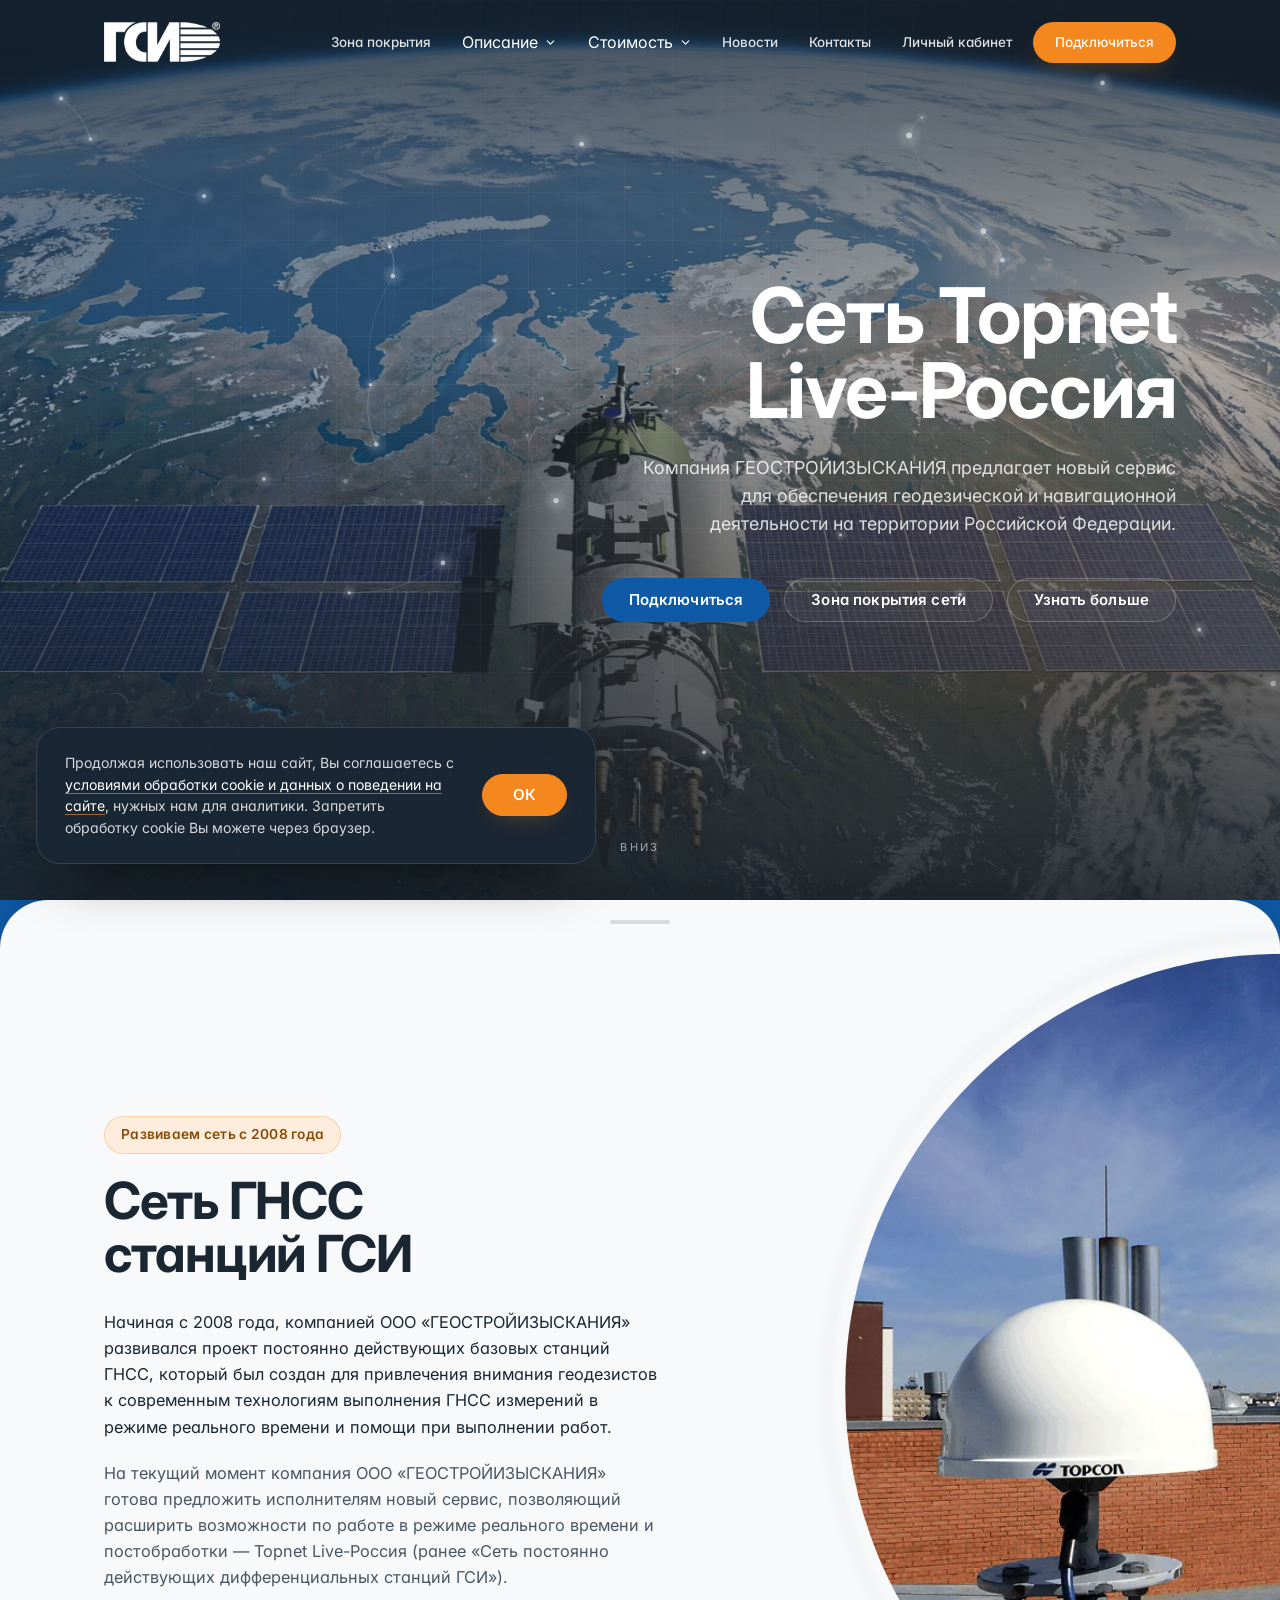
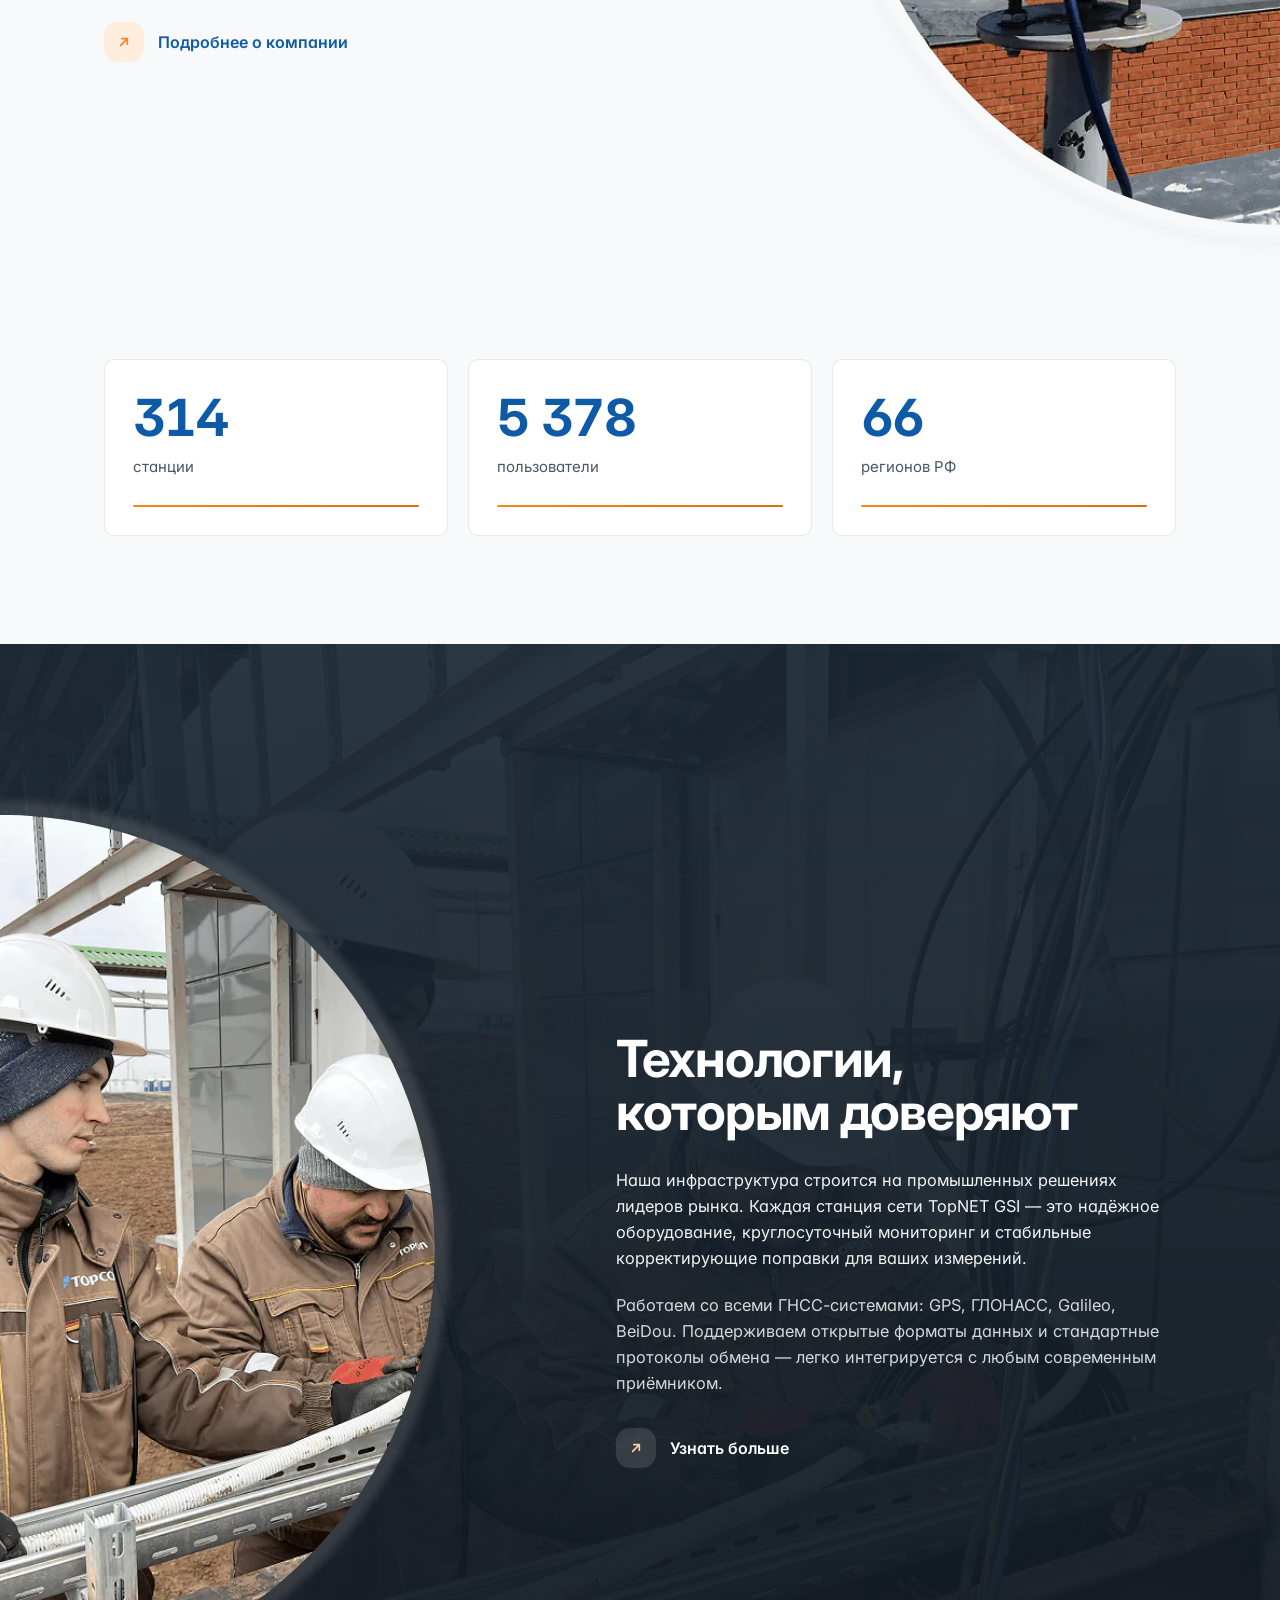
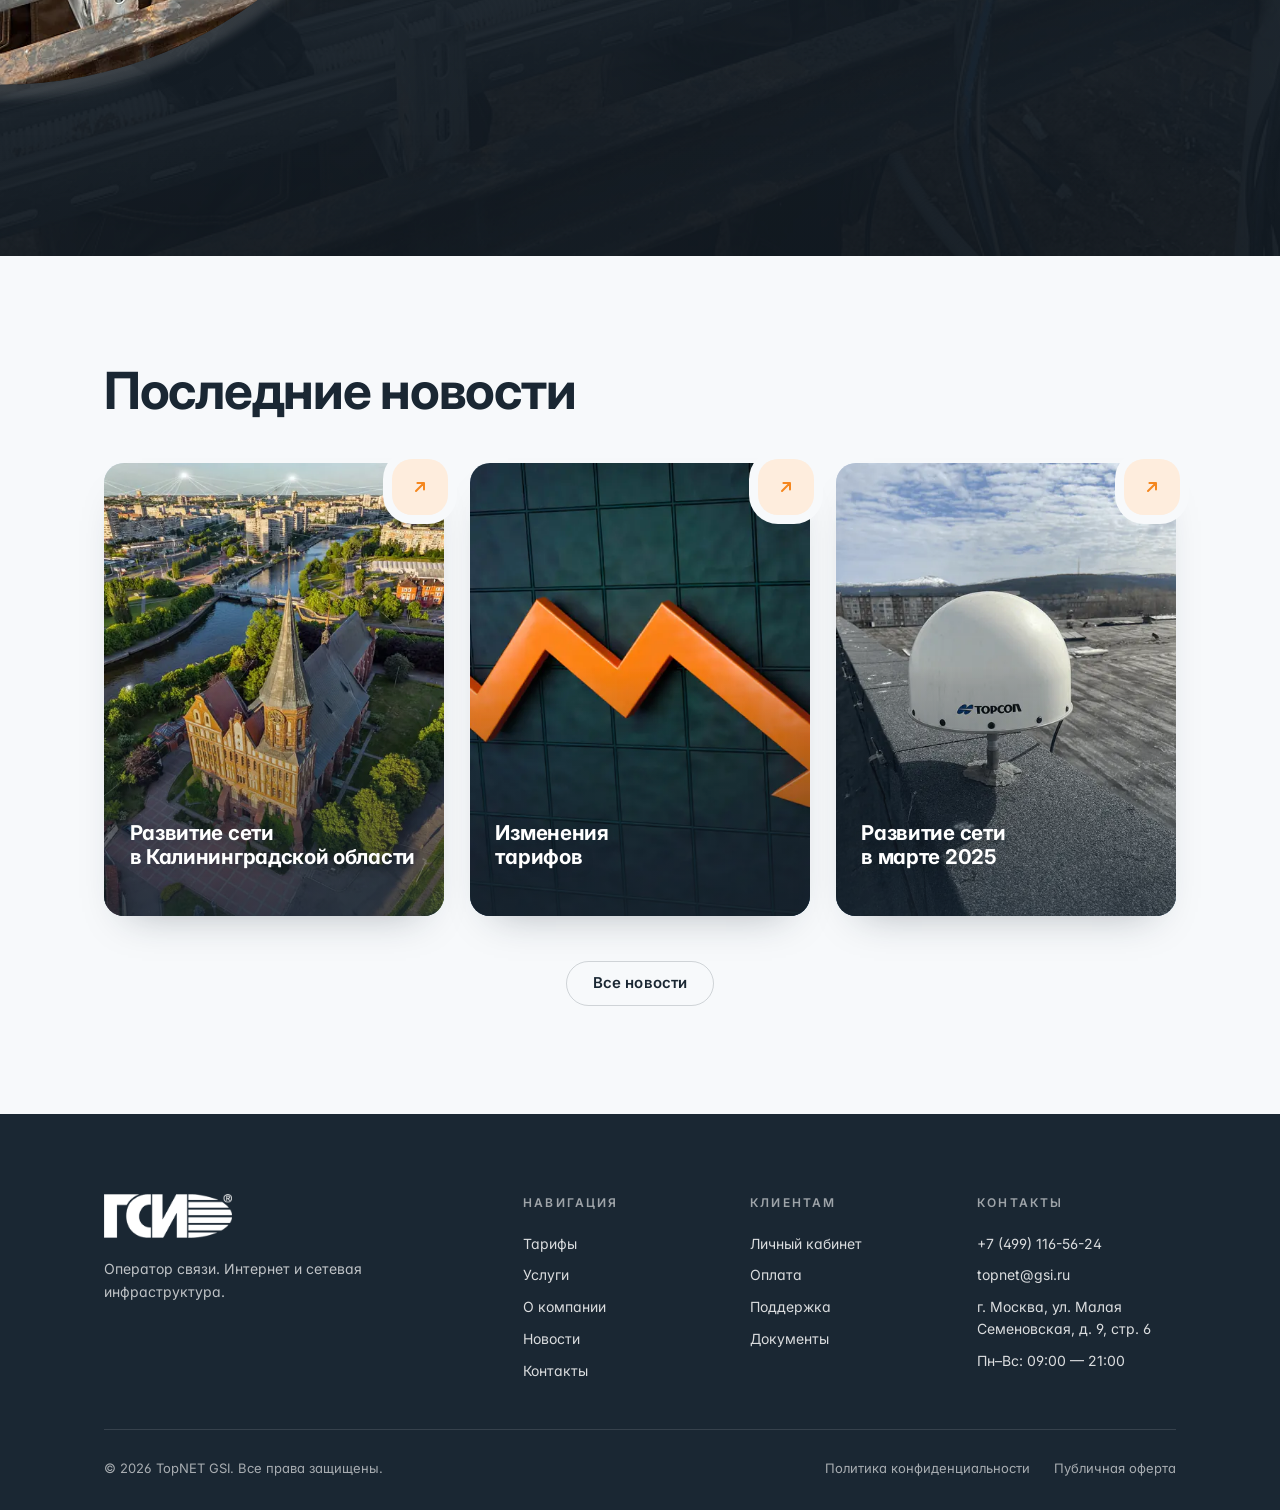
==== index.html @ 5efa6b9d "фавиконы" ====
<!DOCTYPE html>
<html lang="ru">
<head>
  <meta charset="UTF-8" />
  <meta name="viewport" content="width=device-width, initial-scale=1.0" />
  <title>TopNET GSI — Интернет-провайдер нового поколения</title>
  <meta name="description" content="TopNET GSI — оператор связи. Высокоскоростной интернет, стабильная сеть, поддержка 24/7." />
  <link rel="icon" href="favicon.svg" type="image/svg+xml" />
  <link rel="icon" href="favicon.ico" sizes="32x32" />
  <link rel="apple-touch-icon" href="apple-touch-icon.png" />
  <link rel="manifest" href="site.webmanifest" />
  <meta name="theme-color" content="#1A2733" />
  <link rel="preconnect" href="https://fonts.googleapis.com" />
  <link rel="preconnect" href="https://fonts.gstatic.com" crossorigin />
  <link href="https://fonts.googleapis.com/css2?family=Inter:wght@400;500;600;700;800&display=swap" rel="stylesheet" />
  <link rel="stylesheet" href="css/tokens.css" />
  <link rel="stylesheet" href="css/style.css" />
  <link rel="stylesheet" href="css/cookie.css" />
</head>
<body>

  <!-- ================= HEADER ================= -->
  <header class="header" id="site-header">
    <div class="header__inner">
      <a href="index.html" class="logo" aria-label="TopNET GSI — на главную">
        <img src="assets/images/logo.png" alt="TopNET GSI" class="logo__img" />
      </a>
      <nav class="nav" aria-label="Главное меню">
        <a class="nav__link" href="coverage.html">Зона покрытия</a>
        <div class="nav__item nav__item--dropdown">
          <button type="button" class="nav__link nav__trigger" aria-haspopup="true" aria-expanded="false">
            Описание
            <svg class="nav__trigger-caret" viewBox="0 0 24 24" fill="none" aria-hidden="true">
              <path d="M6 9l6 6 6-6" stroke="currentColor" stroke-width="2" stroke-linecap="round" stroke-linejoin="round"/>
            </svg>
          </button>
          <div class="nav__dropdown">
            <a class="nav__dd-link" href="network.html">
              <span class="nav__dd-text">
                <span class="nav__dd-title">Описание сети</span>
              </span>
              <svg class="nav__dd-arrow" viewBox="0 0 24 24" fill="none" aria-hidden="true">
                <path d="M8 16 16 8M16 8H9.4M16 8v6.6" stroke="currentColor" stroke-width="2" stroke-linecap="round" stroke-linejoin="round"/>
              </svg>
            </a>
            <a class="nav__dd-link" href="docs.html">
              <span class="nav__dd-text">
                <span class="nav__dd-title">Документация</span>
              </span>
              <svg class="nav__dd-arrow" viewBox="0 0 24 24" fill="none" aria-hidden="true">
                <path d="M8 16 16 8M16 8H9.4M16 8v6.6" stroke="currentColor" stroke-width="2" stroke-linecap="round" stroke-linejoin="round"/>
              </svg>
            </a>
          </div>
        </div>
        <div class="nav__item nav__item--dropdown">
          <button type="button" class="nav__link nav__trigger" aria-haspopup="true" aria-expanded="false">
            Стоимость
            <svg class="nav__trigger-caret" viewBox="0 0 24 24" fill="none" aria-hidden="true">
              <path d="M6 9l6 6 6-6" stroke="currentColor" stroke-width="2" stroke-linecap="round" stroke-linejoin="round"/>
            </svg>
          </button>
          <div class="nav__dropdown">
            <a class="nav__dd-link" href="tariffs.html">
              <span class="nav__dd-text">
                <span class="nav__dd-title">Тарифы и услуги</span>
              </span>
              <svg class="nav__dd-arrow" viewBox="0 0 24 24" fill="none" aria-hidden="true"><path d="M8 16 16 8M16 8H9.4M16 8v6.6" stroke="currentColor" stroke-width="2" stroke-linecap="round" stroke-linejoin="round"/></svg>
            </a>
            <a class="nav__dd-link" href="payment.html">
              <span class="nav__dd-text">
                <span class="nav__dd-title">Оплата</span>
              </span>
              <svg class="nav__dd-arrow" viewBox="0 0 24 24" fill="none" aria-hidden="true"><path d="M8 16 16 8M16 8H9.4M16 8v6.6" stroke="currentColor" stroke-width="2" stroke-linecap="round" stroke-linejoin="round"/></svg>
            </a>
          </div>
        </div>
        <a class="nav__link" href="news.html">Новости</a>
        <a class="nav__link" href="contacts.html">Контакты</a>
        <a class="nav__link" href="login.html">Личный кабинет</a>
        <a class="nav__link nav__link--cta" href="register.html">Подключиться</a>
      </nav>
      <button class="burger" aria-label="Меню" type="button">
        <span></span><span></span><span></span>
      </button>
    </div>
  </header>

  <!-- ================= BLOCK 1 — HERO (CRH-style frame reveal) ================= -->
  <section class="hero" id="hero">
    <div class="hero__sticky">
      <div class="hero__frame" id="heroFrame">
        <div class="hero__bg" id="heroBg"></div>
        <div class="hero__grid" aria-hidden="true"></div>
        <div class="hero__overlay" aria-hidden="true"></div>
        <!-- сеть точек/связей hero: строго под контентом (z-index 1 против 2) -->
        <canvas class="net-hero" id="netHero" aria-hidden="true"></canvas>
        <div class="hero__content">
          <div class="hero__inner">
            <h1 class="hero__title">
              Сеть Topnet<br>Live-Россия
            </h1>
            <p class="hero__subtitle">
              Компания ГЕОСТРОЙИЗЫСКАНИЯ предлагает новый сервис для обеспечения геодезической и навигационной деятельности на территории Российской Федерации.
            </p>
            <div class="hero__actions">
              <a href="register.html" class="btn btn--primary btn--shine">Подключиться</a>
              <a href="coverage.html" class="btn btn--outline-on-dark">Зона покрытия сети</a>
              <a href="network.html" class="btn btn--outline-on-dark">Узнать больше</a>
            </div>
          </div>
        </div>
        <div class="hero__scroll" aria-hidden="true">
          <div class="hero__scroll-line"><span></span></div>
          <span class="hero__scroll-label">Вниз</span>
        </div>
      </div>
    </div>
  </section>

  <!-- ============ BLOCK 2 — ABOUT (полукруг с фото слева + текст справа) ============ -->
  <section class="about" id="about">
    <div class="arcsec arcsec--right">
      <figure class="arc">
        <img src="assets/images/img-wight.webp" alt="Базовая станция ГНСС сети ГСИ на крыше здания" class="arc__img" loading="lazy" />
      </figure>
      <div class="container">
        <div class="arcsec__text">
          <span class="arcsec__eyebrow">Развиваем сеть с 2008 года</span>
          <h2 class="arcsec__title">
            Сеть ГНСС <br>станций ГСИ
          </h2>
          <p class="arcsec__lead">
            Начиная с 2008 года, компанией ООО «ГЕОСТРОЙИЗЫСКАНИЯ» развивался проект постоянно действующих базовых станций ГНСС,
            который был создан для привлечения внимания геодезистов к современным технологиям выполнения ГНСС измерений
            в режиме реального времени и помощи при выполнении работ.
          </p>
          <p class="arcsec__lead">
            На текущий момент компания ООО «ГЕОСТРОЙИЗЫСКАНИЯ» готова предложить исполнителям новый сервис,
            позволяющий расширить возможности по работе в режиме реального времени и постобработки —
            Topnet Live-Россия (ранее «Сеть постоянно действующих дифференциальных станций ГСИ»).
          </p>
          <a href="network.html" class="link-arrow">
            <span class="link-arrow__chip" aria-hidden="true">
              <svg viewBox="0 0 24 24" fill="none">
                <path d="M8 16 16 8M16 8H9.4M16 8v6.6" stroke="currentColor" stroke-width="2" stroke-linecap="round" stroke-linejoin="round"/>
              </svg>
            </span>
            Подробнее о компании
          </a>
        </div>
      </div>
    </div>
  </section>

  <!-- ================= BLOCK 3 — STATS ================= -->
  <section class="stats" id="stats">
    <div class="container">
      <div class="stats__grid">
        <div class="stat">
          <div class="stat__value" data-count="314">0</div>
          <div class="stat__label">станции</div>
          <div class="stat__bar"><span></span></div>
        </div>
        <div class="stat">
          <div class="stat__value" data-count="5381">0</div>
          <div class="stat__label">пользователи</div>
          <div class="stat__bar"><span></span></div>
        </div>
        <div class="stat">
          <div class="stat__value" data-count="66">0</div>
          <div class="stat__label">регионов РФ</div>
          <div class="stat__bar"><span></span></div>
        </div>
      </div>
    </div>
  </section>

  <!-- ========== BLOCK 4 — FEATURE (тёмный: полукруг с фото слева + текст справа) ========== -->
  <section class="feature" id="feature">
    <div class="feature__backdrop" aria-hidden="true"></div>
    <div class="arcsec arcsec--dark">
      <figure class="arc">
        <img src="assets/images/img-black.webp" alt="Оборудование базовой станции сети TopNET GSI" class="arc__img" loading="lazy" />
      </figure>
      <div class="container">
        <div class="arcsec__text">
          <h2 class="arcsec__title">
            Технологии,<br>которым доверяют
          </h2>
          <p class="arcsec__lead">
            Наша инфраструктура строится на промышленных решениях лидеров рынка. Каждая станция
            сети TopNET GSI — это надёжное оборудование, круглосуточный мониторинг и стабильные
            корректирующие поправки для ваших измерений.
          </p>
          <p class="arcsec__lead">
            Работаем со всеми ГНСС-системами: GPS, ГЛОНАСС, Galileo, BeiDou. Поддерживаем открытые
            форматы данных и стандартные протоколы обмена — легко интегрируется с любым современным
            приёмником.
          </p>
          <a href="network.html" class="link-arrow">
            <span class="link-arrow__chip" aria-hidden="true">
              <svg viewBox="0 0 24 24" fill="none">
                <path d="M8 16 16 8M16 8H9.4M16 8v6.6" stroke="currentColor" stroke-width="2" stroke-linecap="round" stroke-linejoin="round"/>
              </svg>
            </span>
            Узнать больше
          </a>
        </div>
      </div>
    </div>
  </section>

  <!-- ================= BLOCK 5 — NEWS (three latest posts) ================= -->
  <section class="news" id="news">
    <div class="container">
      <div class="news__head">
        <h2 class="news__title">Последние новости</h2>
      </div>

      <div class="news__grid">
        <article class="news-card">
          <a href="news.html#post-kaliningrad" class="news-card__link" aria-label="Развитие сети в Калининградской области">
            <div class="news-card__media">
              <img
                class="news-media__img"
                src="assets/images/news/kaliningrad/card-840.webp"
                srcset="assets/images/news/kaliningrad/card-480.webp 480w,
                        assets/images/news/kaliningrad/card-840.webp 840w"
                sizes="(min-width: 1200px) 344px, (min-width: 768px) 29vw, (min-width: 480px) 420px, calc(100vw - 40px)"
                width="840" height="1120"
                alt="Развитие сети в Калининградской области"
                loading="lazy" decoding="async">
            </div>
            <span class="news-card__arrow" aria-hidden="true">
              <svg viewBox="0 0 24 24" fill="none">
                <path d="M8 16 16 8M16 8H9.4M16 8v6.6" stroke="currentColor" stroke-width="2" stroke-linecap="round" stroke-linejoin="round"/>
              </svg>
            </span>
            <div class="news-card__content">
              <h3 class="news-card__title">Развитие сети<br>в Калининградской области</h3>
              <div class="news-card__excerpt-wrap">
                <p class="news-card__excerpt">
                  Завершено создание сети дифференциальных геодезических станций в Калининградской области
                </p>
              </div>
            </div>
          </a>
        </article>
        <article class="news-card">
          <a href="news.html#post-tariffs" class="news-card__link" aria-label="Изменения тарифов">
            <div class="news-card__media">
              <img
                class="news-media__img"
                src="assets/images/news/tariffs/card-816.webp"
                srcset="assets/images/news/tariffs/card-480.webp 480w,
                        assets/images/news/tariffs/card-816.webp 816w"
                sizes="(min-width: 1200px) 344px, (min-width: 768px) 29vw, (min-width: 480px) 420px, calc(100vw - 40px)"
                width="816" height="1088"
                alt="Изменения тарифов"
                loading="lazy" decoding="async">
            </div>
            <span class="news-card__arrow" aria-hidden="true">
              <svg viewBox="0 0 24 24" fill="none">
                <path d="M8 16 16 8M16 8H9.4M16 8v6.6" stroke="currentColor" stroke-width="2" stroke-linecap="round" stroke-linejoin="round"/>
              </svg>
            </span>
            <div class="news-card__content">
              <h3 class="news-card__title">Изменения<br>тарифов</h3>
              <div class="news-card__excerpt-wrap">
                <p class="news-card__excerpt">
                  Снизили стоимость тарифов RTK и добавили новый тариф «RTK без МСК»
                </p>
              </div>
            </div>
          </a>
        </article>
        <article class="news-card">
          <a href="news.html#post-march-2025" class="news-card__link" aria-label="Развитие сети Topnet Live Россия. Март 2025.">
            <div class="news-card__media">
              <img
                class="news-media__img"
                src="assets/images/news/march-2025/card-804.webp"
                srcset="assets/images/news/march-2025/card-480.webp 480w,
                        assets/images/news/march-2025/card-804.webp 804w"
                sizes="(min-width: 1200px) 344px, (min-width: 768px) 29vw, (min-width: 480px) 420px, calc(100vw - 40px)"
                width="804" height="1072"
                alt="Развитие сети Topnet Live Россия. Март 2025."
                loading="lazy" decoding="async">
            </div>
            <span class="news-card__arrow" aria-hidden="true">
              <svg viewBox="0 0 24 24" fill="none">
                <path d="M8 16 16 8M16 8H9.4M16 8v6.6" stroke="currentColor" stroke-width="2" stroke-linecap="round" stroke-linejoin="round"/>
              </svg>
            </span>
            <div class="news-card__content">
              <h3 class="news-card__title">Развитие сети<br>в марте 2025</h3>
              <div class="news-card__excerpt-wrap">
                <p class="news-card__excerpt">
                  Карта покрытия пополнилась станциями в Луховицах, Кобани, Туймазах и Студенцах
                </p>
              </div>
            </div>
          </a>
        </article>
      </div>
    </div>

    <div class="container news__footer">
      <a href="news.html" class="btn btn--outline">Все новости</a>
    </div>
  </section>

  <!-- ================= BLOCK 6 — FOOTER ================= -->
  <footer class="footer">
    <div class="container">
      <div class="footer__top">
        <div class="footer__brand">
          <a href="index.html" class="logo logo--footer">
            <img src="assets/images/logo.png" alt="TopNET GSI" class="logo__img" />
          </a>
          <p class="footer__tag">Оператор связи. Интернет и сетевая инфраструктура.</p>
        </div>
        <div class="footer__cols">
          <div class="footer__col">
            <h4 class="footer__col-title">Навигация</h4>
            <a href="tariffs.html">Тарифы</a>
            <a href="tariffs.html">Услуги</a>
            <a href="network.html">О компании</a>
            <a href="news.html">Новости</a>
            <a href="contacts.html">Контакты</a>
          </div>
          <div class="footer__col">
            <h4 class="footer__col-title">Клиентам</h4>
            <a href="login.html">Личный кабинет</a>
            <a href="payment.html">Оплата</a>
            <a href="contacts.html">Поддержка</a>
            <a href="docs.html">Документы</a>
          </div>
          <div class="footer__col">
            <h4 class="footer__col-title">Контакты</h4>
            <a href="tel:+74991165624">+7 (499) 116-56-24</a>
            <a href="mailto:topnet@gsi.ru">topnet@gsi.ru</a>
            <span>г. Москва, ул. Малая Семеновская, д. 9, стр. 6</span>
            <span>Пн–Вс: 09:00 — 21:00</span>
          </div>
        </div>
      </div>
      <div class="footer__bottom">
        <span>© 2026 TopNET GSI. Все права защищены.</span>
        <div class="footer__legal">
          <a href="privacy.html">Политика конфиденциальности</a>
          <a href="#">Публичная оферта</a>
        </div>
      </div>
    </div>
  </footer>


  <!-- ================= СОГЛАСИЕ НА COOKIE ================= -->
  <aside class="cookie" data-cookie role="region" aria-label="Согласие на обработку cookie" hidden>
    <p class="cookie__text">
      Продолжая использовать наш сайт, Вы соглашаетесь с
      <a href="privacy.html">условиями обработки cookie и данных о поведении на сайте</a>,
      нужных нам для аналитики. Запретить обработку cookie Вы можете через браузер.
    </p>
    <button type="button" class="cookie__btn" data-cookie-accept>ОК</button>
  </aside>
  <script src="js/main.js" defer></script>
  <script src="js/net-bg.js" defer></script>
  <script src="js/cookie.js" defer></script>
</body>
</html>
---- css/tokens.css ----
/* =============================================================
   TopNET GSI — ЕДИНЫЕ ТОКЕНЫ ДИЗАЙН-СИСТЕМЫ
   Подключается ПЕРВЫМ на всех страницах, включая ЛК и регистрацию.
   Здесь и только здесь живут цвета, радиусы и тени сайта.
   ============================================================= */

:root {
  /* ---------- Палитра бренда ---------- */
  --brand:   #0E5AA7;      /* primary  */
  --accent:  #F5871F;      /* accent   */
  --success: #2E9E5B;      /* success  */
  --bg:      #F7F9FB;      /* background */
  --bg-alt:  #FFFFFF;      /* карточки на светлом */
  --ink:     #1A2733;      /* text / dark */
  --ink-2:   #4A5763;
  --muted:   #8B95A1;

  /* оттенки для ховеров и градиентов */
  --brand-2:  #0A3D70;
  --brand-3:  #4A83BD;
  --brand-4:  #7AA4CF;
  --brand-tint: #CFDEED;   /* самый светлый Primary — плейсхолдеры */
  --accent-2: #D97010;
  --accent-3: #F9B16D;

  /* мягкие подложки акцента (иконки, чипы) */
  --accent-soft:      #FEEDDD;
  --accent-soft-ink:  #8A4B08;
  --accent-on-dark:   #FFCF9E;   /* акцентный текст на тёмном */
  --success-on-dark:  #9FE3BC;   /* успех на тёмном */

  /* тёмные поверхности */
  --dark:      #1A2733;
  --dark-2:    #111921;
  --dark-3:    #223449;
  --card-dark: #22303E;          /* карточка ЛК/регистрации */

  --accent-glow: rgba(245, 135, 31, 0.35);
  --brand-glow:  rgba(14, 90, 167, 0.28);

  /* ---------- Линии ---------- */
  --line:        rgba(26, 39, 51, 0.10);
  --line-strong: rgba(26, 39, 51, 0.18);
  --line-light:  rgba(255, 255, 255, 0.14);

  /* ---------- Типографика ---------- */
  --h1: clamp(2.8rem, 6vw, 5.4rem);
  --h2: clamp(2rem, 4vw, 3.4rem);
  --h3: 1.5rem;

  /* ---------- Радиусы: одна шкала на сайт ---------- */
  --radius-sm: 8px;
  --radius:    10px;   /* поля ввода */
  --radius-md: 14px;
  --radius-lg: 20px;   /* карточки */
  --radius-xl: 24px;   /* крупные карточки */
  --radius-pill: 999px;

  /* ---------- Тени: три уровня ---------- */
  --shadow-sm: 0 6px 18px -12px rgba(26, 39, 51, 0.35);
  --shadow-md: 0 20px 40px -30px rgba(26, 39, 51, 0.35);
  --shadow-lg: 0 30px 56px -30px rgba(26, 39, 51, 0.45);

  /* ---------- Layout ---------- */
  --container: 1200px;
  --gutter: clamp(20px, 5vw, 72px);
}
---- css/style.css ----
/* базовый курсор */
* {
  cursor: default;
}

/* =============================================================
   TopNET GSI — Landing styles
   ============================================================= */

/* ---------- Reset & Base ---------- */
*,
*::before,
*::after { box-sizing: border-box; }

html, body {
  margin: 0;
  padding: 0;
  -webkit-font-smoothing: antialiased;
  -moz-osx-font-smoothing: grayscale;
}

body {
  font-family: 'Inter', -apple-system, BlinkMacSystemFont, "Segoe UI", Roboto,
    "Helvetica Neue", Arial, "Noto Sans", sans-serif;
  color: var(--ink);
  background: var(--bg);
  line-height: 1.55;
  overflow-x: hidden;
  font-feature-settings: 'ss01', 'cv11';
}

img { max-width: 100%; display: block; }
a { color: inherit; text-decoration: none; }
button { font-family: inherit; cursor: pointer; }

/* ---------- Курсор: pointer на всём кликабельном ----------
   `* { cursor: default }` выше отключает браузерный pointer для КАЖДОГО
   элемента, включая детей ссылок/кнопок (иконки, span, svg): раз `*`
   задаёт курсор явно, наследование от родителя-ссылки не срабатывает —
   pointer нужно вернуть отдельным правилом. */
a, a *,
button, button *,
select,
summary, summary *,
[role="button"], [role="button"] *,
[role="link"], [role="link"] * {
  cursor: pointer;
}
/* лейблы-тумблеры — отдельным правилом: если :has() не поддерживается,
   остальной список выше не должен пострадать */
label:has(> input[type="checkbox"]), label:has(> input[type="checkbox"]) *,
label:has(> input[type="radio"]), label:has(> input[type="radio"]) * {
  cursor: pointer;
}

:root {
  /* палитра, радиусы и тени — в css/tokens.css (подключается первым) */
  /* здесь остаются только значения, специфичные для лендинга */
  --radius-hero: 44px;   /* скруглённый переход в светлую секцию */
}

.container {
  max-width: var(--container);
  margin: 0 auto;
  padding: 0 var(--gutter);
  width: 100%;
}

/* ---------- Section eyebrow ---------- */
.section-eyebrow {
  display: inline-block;
  font-size: 12px;
  letter-spacing: 0.18em;
  text-transform: uppercase;
  color: var(--accent);
  font-weight: 600;
  margin-bottom: 18px;
  position: relative;
  padding-left: 24px;
}
.section-eyebrow::before {
  content: "";
  position: absolute;
  left: 0; top: 50%;
  width: 16px; height: 1px;
  background: var(--accent);
  transform: translateY(-50%);
}
.section-eyebrow--light { color: var(--accent); }
.section-eyebrow--light::before { background: var(--accent); }

/* =============================================================
   HEADER
   ============================================================= */
.header {
  position: fixed;
  inset: 0 0 auto 0;
  /* выше всех слоёв страницы, включая подвал и canvas-сети */
  z-index: 1000;
  padding: 20px 0;
  transition: background 0.35s ease, backdrop-filter 0.35s ease, padding 0.35s ease,
              transform 0.35s cubic-bezier(0.2, 0.7, 0.2, 1);
}
/* шапка уезжает вверх у подвала, возвращается при скролле вверх */
.header.is-hidden {
  transform: translateY(-100%);
}
.header.is-scrolled {
  background: rgba(26, 39, 51, 0.78);
  backdrop-filter: saturate(140%) blur(14px);
  -webkit-backdrop-filter: saturate(140%) blur(14px);
  padding: 12px 0;
  border-bottom: 1px solid rgba(255,255,255,0.06);
}
.header__inner {
  max-width: var(--container);
  margin: 0 auto;
  padding: 0 var(--gutter);
  display: flex;
  align-items: center;
  justify-content: space-between;
  gap: 24px;
  color: #fff;
}
.logo {
  display: inline-flex;
  align-items: center;
  gap: 12px;
  font-weight: 700;
  font-size: 20px;
  letter-spacing: 0.02em;
  color: currentColor;
}
.logo__mark {
  width: 32px; height: 32px;
  color: var(--brand);
  filter: drop-shadow(0 0 12px var(--brand-glow));
}
.logo__text { line-height: 1; }
.logo__accent { color: var(--accent); margin-left: 2px; }

.logo__img {
  display: block;
  height: 40px;
  width: auto;
  max-width: 220px;
  object-fit: contain;
  transition: height 0.35s ease;
}
.header.is-scrolled .logo__img { height: 32px; }
.logo--footer .logo__img { height: 44px; }
.logo--footer { color: #fff; }

.nav {
  display: flex;
  align-items: center;
  gap: clamp(0px, 0.3vw, 6px);
}
.nav__link {
  position: relative;
  /* пункты не переносятся и слегка ужимаются на узких десктопах */
  white-space: nowrap;
  flex: none;
  padding: 10px clamp(10px, 1.05vw, 16px);
  font-size: clamp(13.5px, 1.02vw, 15px);
  font-weight: 500;
  color: rgba(255,255,255,0.86);
  border-radius: 999px;
  transition: color 0.2s ease, background 0.2s ease;
}
.nav__link:hover {
  color: #fff;
  background: rgba(255,255,255,0.08);
}

/* =============================================================
   NAV — dropdown «Описание» + CTA-пилюля
   ============================================================= */
.nav__item { display: flex; }
.nav__item--dropdown { position: relative; }
.nav__trigger {
  display: inline-flex;
  align-items: center;
  gap: 6px;
  background: none;
  border: none;
  color: inherit;
  font: inherit;
}
.nav__trigger-caret {
  width: 13px; height: 13px;
  transition: transform 0.2s ease;
}
.nav__item--dropdown.is-open .nav__trigger-caret { transform: rotate(180deg); }

.nav__dropdown {
  position: absolute;
  top: calc(100% + 10px);
  left: 50%;
  transform: translateX(-50%) translateY(-6px);
  width: min(380px, 88vw);
  display: flex;
  flex-direction: column;
  gap: 2px;
  background: rgba(26, 39, 51, 0.92);
  backdrop-filter: saturate(140%) blur(16px);
  -webkit-backdrop-filter: saturate(140%) blur(16px);
  border: 1px solid rgba(255, 255, 255, 0.10);
  border-radius: 16px;
  padding: 8px;
  box-shadow: 0 26px 50px -20px rgba(0, 0, 0, 0.55);
  opacity: 0;
  visibility: hidden;
  pointer-events: none;
  transition: opacity 0.18s ease, transform 0.18s ease, visibility 0.18s;
  z-index: 20;
}
.nav__item--dropdown.is-open .nav__dropdown {
  opacity: 1;
  visibility: visible;
  pointer-events: auto;
  transform: translateX(-50%) translateY(0);
}
.nav__dd-link {
  display: flex;
  align-items: center;
  gap: 12px;
  padding: 13px 14px;
  border-radius: 12px;
  color: #fff;
  transition: background 0.2s ease;
}
.nav__dd-link:hover,
.nav__dd-link:focus-visible,
.nav__dd-link.is-active {
  background: rgba(255, 255, 255, 0.08);
}
.nav__dd-text {
  min-width: 0;
  flex: 1;
}
.nav__dd-title {
  font-size: 14px;
  font-weight: 600;
  white-space: nowrap;
}
.nav__dd-arrow {
  flex: none;
  width: 15px; height: 15px;
  color: transparent;
  transition: color 0.2s ease, transform 0.2s ease;
}
.nav__dd-link:hover .nav__dd-arrow,
.nav__dd-link:focus-visible .nav__dd-arrow,
.nav__dd-link.is-active .nav__dd-arrow { color: var(--accent); transform: translateX(2px); }

.nav__link--cta {
  background: var(--accent);
  color: #fff;
  padding: 10px 22px;
  margin-left: 4px;
  box-shadow: 0 10px 24px -10px var(--accent-glow);
  transition: background 0.2s ease, transform 0.2s ease, box-shadow 0.2s ease;
}
.nav__link--cta:hover {
  background: var(--accent-2);
  color: #fff;
  transform: translateY(-1px);
}
.nav__link--cta.is-active { background: var(--accent-2); }

.burger {
  display: none;
  width: 42px; height: 42px;
  background: rgba(255,255,255,0.08);
  border: 1px solid rgba(255,255,255,0.15);
  border-radius: 12px;
  color: #fff;
  align-items: center;
  justify-content: center;
  flex-direction: column;
  gap: 4px;
  padding: 0;
}
.burger span {
  display: block;
  width: 18px; height: 2px;
  background: #fff;
  border-radius: 2px;
  transition:
    width 0.3s cubic-bezier(0.2, 0.7, 0.2, 1),
    height 0.3s cubic-bezier(0.2, 0.7, 0.2, 1),
    border-radius 0.3s cubic-bezier(0.2, 0.7, 0.2, 1),
    background 0.3s ease,
    box-shadow 0.3s ease,
    transform 0.3s cubic-bezier(0.2, 0.7, 0.2, 1),
    opacity 0.2s ease;
}
.burger:hover { background: rgba(255,255,255,0.16); }

/* открытое состояние: линии складываются в круг — он же кнопка закрытия */
.header.is-menu-open .burger span:first-child,
.header.is-menu-open .burger span:last-child {
  opacity: 0;
  transform: scaleX(0.2);
}
.header.is-menu-open .burger span:nth-child(2) {
  width: 22px; height: 22px;
  border-radius: 50%;
  background: transparent;
  box-shadow: inset 0 0 0 2px #fff;
  transform: rotate(180deg);
}

/* ---------- выпадающее меню (ширины, где показан бургер) ---------- */
@media (max-width: 960px) {
  .header.is-menu-open .nav {
    display: flex;
    position: absolute;
    top: 100%;
    left: 0; right: 0;
    flex-direction: column;
    align-items: stretch;
    gap: 4px;
    padding: 14px var(--gutter) 22px;
    background: rgba(26, 39, 51, 0.96);
    backdrop-filter: saturate(140%) blur(14px);
    -webkit-backdrop-filter: saturate(140%) blur(14px);
    border-bottom: 1px solid rgba(255,255,255,0.08);
    box-shadow: 0 20px 40px -24px rgba(0,0,0,0.6);
    animation: navDrop 0.28s cubic-bezier(0.2, 0.7, 0.2, 1);
  }
  .header.is-menu-open .nav__link {
    border-radius: 12px;
    padding: 14px 16px;
    font-size: 16px;
  }
  /* дропдаун «Описание» → аккордеон внутри бургер-меню */
  .header.is-menu-open .nav__item--dropdown { position: static; }
  .header.is-menu-open .nav__trigger { width: 100%; justify-content: space-between; }
  .header.is-menu-open .nav__dropdown {
    position: static;
    opacity: 1;
    visibility: visible;
    pointer-events: auto;
    transform: none;
    max-height: 0;
    overflow: hidden;
    background: rgba(255, 255, 255, 0.04);
    border: none;
    box-shadow: none;
    padding: 0;
    margin: 0;
    transition: max-height 0.3s ease, padding 0.3s ease, margin 0.3s ease;
  }
  .header.is-menu-open .nav__item--dropdown.is-open .nav__dropdown {
    max-height: 320px;
    padding: 6px 0 4px;
    margin: 2px 0 4px;
  }
  .header.is-menu-open .nav__link--cta {
    margin-left: 0;
    margin-top: 6px;
    text-align: center;
    justify-content: center;
  }
}
@keyframes navDrop {
  from { opacity: 0; transform: translateY(-10px); }
  to   { opacity: 1; transform: translateY(0); }
}
@media (prefers-reduced-motion: reduce) {
  .header,
  .header.is-hidden { transition: none; }
  .header.is-menu-open .nav { animation: none; }
  .burger span { transition: none; }
  .btn--shine::after,
  .nav__link--cta::after { animation: none; opacity: 0; }
}

/* =============================================================
   BLOCK 1 — HERO (CRH-style: hero is pinned, About slides UP OVER it)
   ============================================================= */
.hero {
  position: relative;
  height: 200vh;       /* scroll room so About overlaps hero */
  background: var(--brand);
  z-index: 1;
}
.hero__sticky {
  position: sticky;
  top: 0;
  height: 100vh;
  overflow: hidden;
  background: var(--brand);
}
.hero__frame {
  position: absolute;
  inset: 0;
  overflow: hidden;
  background: var(--brand);
  will-change: transform;
}
.hero__bg {
  position: absolute;
  inset: 0;
  background:
    /* soft brand-tint glow on top (Primary + Accent) */
    radial-gradient(ellipse at 20% 30%, rgba(14, 90, 167, 0.18) 0%, transparent 55%),
    radial-gradient(ellipse at 80% 70%, rgba(245, 135, 31, 0.18) 0%, transparent 55%),
    /* darkening gradient so hero title stays readable on any photo */
    linear-gradient(180deg, rgba(26, 39, 51, 0.55) 0%, rgba(26, 39, 51, 0.35) 40%, rgba(26, 39, 51, 0.75) 100%),
    /* actual hero photo */
    url('../assets/images/hero.webp') center/cover no-repeat,
    /* fallback if image missing */
    linear-gradient(160deg, var(--dark-2) 0%, var(--dark) 40%, var(--dark-3) 100%);
  /* fixed overscale: JS only translates, so the layer is rasterized once
     instead of re-rasterizing on every new scale value */
  transform: scale(1.08);
  will-change: transform;
}
.hero__grid {
  /* oversized by one cell so the drift can loop via transform (compositable)
     instead of background-position (repaints the whole layer every frame) */
  position: absolute; inset: -48px;
  background-image:
    linear-gradient(rgba(255,255,255,0.045) 1px, transparent 1px),
    linear-gradient(90deg, rgba(255,255,255,0.045) 1px, transparent 1px);
  background-size: 48px 48px;
  mask-image: radial-gradient(ellipse at 50% 45%, black 30%, transparent 75%);
  -webkit-mask-image: radial-gradient(ellipse at 50% 45%, black 30%, transparent 75%);
  animation: heroGridDrift 40s linear infinite;
  will-change: transform;
}
@keyframes heroGridDrift {
  0%   { transform: translate3d(0, 0, 0); }
  100% { transform: translate3d(48px, 48px, 0); }
}
.hero__overlay {
  position: absolute; inset: 0;
  background:
    linear-gradient(180deg, rgba(26, 39, 51, 0.55) 0%, transparent 40%, rgba(26, 39, 51, 0.6) 100%);
  pointer-events: none;
}

.hero__content {
  position: absolute;
  left: 0; right: 0; bottom: 0; top: 0;
  display: flex;
  flex-direction: column;
  justify-content: center;
  align-items: center;      /* блок текста центрируется по ширине страницы */
  text-align: right;        /* текст hero — по правому краю */
  color: #fff;
  z-index: 2;
  will-change: transform, opacity;   /* transformed every frame from JS */
}
/* внутренняя обёртка = .container: те же отступы от краёв, что и у остальных секций */
.hero__inner {
  width: 100%;
  max-width: var(--container);
  margin: 0 auto;
  padding: 0 var(--gutter);
  display: flex;
  flex-direction: column;
  align-items: flex-end;    /* контент прижат к правому краю контейнера */
}
.hero__title,
.hero__subtitle,
.hero__actions { max-width: 720px; }
.hero__actions { justify-content: flex-end; }
.hero__eyebrow {
  font-size: 13px;
  letter-spacing: 0.22em;
  text-transform: uppercase;
  color: var(--accent);
  margin: 0 0 22px;
  font-weight: 600;
}
.hero__title {
  font-size: var(--h1);
  line-height: 0.98;
  letter-spacing: -0.02em;
  margin: 0;
  font-weight: 700;
}
.hero__subtitle {
  margin: 26px 0 40px;
  font-size: clamp(1rem, 1.4vw, 1.25rem);
  max-width: 540px;
  color: rgba(255,255,255,0.82);
  line-height: 1.55;
}
.hero__actions {
  display: flex; gap: 14px; flex-wrap: wrap;
}

/* =============================================================
   КНОПКИ — единая система на весь сайт
   Компактные пилюли. Главное действие — Primary (синий),
   акцентный оранжевый остаётся за CTA в шапке и бейджами.
     primary        — заливка Primary
     accent         — заливка Accent (отдельный акцент)
     outline        — контурная на светлом фоне
     outline-on-dark— контурная на тёмном фоне
     btn--sm        — уменьшенный размер (карточки)
   ============================================================= */
.btn {
  display: inline-flex;
  align-items: center;
  justify-content: center;
  padding: 12px 26px;
  border-radius: var(--radius-pill);
  font-weight: 600;
  font-size: 15px;
  line-height: 1.25;
  letter-spacing: 0.01em;
  transition: transform 0.25s ease, background 0.25s ease, color 0.25s ease,
              box-shadow 0.25s ease, border-color 0.25s ease;
  border: 1px solid transparent;
  white-space: nowrap;
}
/* --- Блик: раз в несколько секунд по кнопке пробегает световая полоса.
   Вешается на кнопки «Подключиться» (класс btn--shine, шапка — nav__link--cta). --- */
.btn--shine,
.nav__link--cta {
  position: relative;
  overflow: hidden;
  /* блик не должен вылезать за скруглённые края */
  isolation: isolate;
}
.btn--shine::after,
.nav__link--cta::after {
  content: "";
  position: absolute;
  top: -60%;
  left: 0;
  width: 26%;
  height: 220%;
  background: linear-gradient(100deg,
    rgba(255, 255, 255, 0) 0%,
    rgba(255, 255, 255, 0.28) 38%,
    rgba(255, 255, 255, 0.72) 50%,
    rgba(255, 255, 255, 0.28) 62%,
    rgba(255, 255, 255, 0) 100%);
  transform: translateX(-170%) skewX(-18deg);
  pointer-events: none;
  z-index: 1;
  animation: btnShine 6s linear infinite;
}
/* Пауза заложена в keyframes: полоса стоит вплотную за левым краем ~70% цикла
   (≈3.8 с) и равномерно проходит кнопку за оставшиеся ≈2.2 с. Диапазон сдвига
   держим близким к ширине кнопки — иначе блик тратит время вне кадра
   и кажется, что он «проскакивает». */
@keyframes btnShine {
  0%, 64%  { transform: translateX(-170%) skewX(-18deg); }
  100%     { transform: translateX(440%)  skewX(-18deg); }
}
/* соседние кнопки бликуют вразнобой, а не хором */
.nav__link--cta::after { animation-delay: 1.2s; }

/* компактный размер — кнопки внутри карточек */
.btn--sm {
  padding: 10px 24px;
  font-size: 14.5px;
}

/* --- primary: Primary --- */
.btn--primary {
  background: var(--brand);
  color: #fff;
  box-shadow: 0 8px 22px -10px var(--brand-glow);
}
.btn--primary:hover {
  background: var(--brand-2);
  color: #fff;
  transform: translateY(-2px);
  box-shadow: 0 14px 30px -12px var(--brand-glow);
}

/* --- accent: Accent --- */
.btn--accent {
  background: var(--accent);
  color: #fff;
  box-shadow: 0 8px 22px -10px var(--accent-glow);
}
.btn--accent:hover {
  background: var(--accent-2);
  color: #fff;
  transform: translateY(-2px);
  box-shadow: 0 14px 30px -12px var(--accent-glow);
}

/* --- outline на светлом фоне --- */
.btn--outline {
  color: var(--ink);
  border-color: var(--line-strong);
  background: transparent;
}
.btn--outline:hover {
  background: rgba(26, 39, 51, 0.04);
  border-color: var(--brand);
  color: var(--brand);
  transform: translateY(-2px);
}

/* --- outline на тёмном фоне (.btn--ghost — алиас) --- */
.btn--outline-on-dark,
.btn--ghost {
  color: #fff;
  border-color: rgba(255, 255, 255, 0.24);
  background: rgba(255, 255, 255, 0.04);
}
.btn--outline-on-dark:hover,
.btn--ghost:hover {
  background: rgba(255, 255, 255, 0.12);
  border-color: rgba(255, 255, 255, 0.4);
  color: #fff;
  transform: translateY(-2px);
}

.hero__scroll {
  position: absolute;
  left: 50%; bottom: 44px;
  transform: translateX(-50%);
  display: flex; flex-direction: column; align-items: center; gap: 12px;
  color: rgba(255,255,255,0.6);
  font-size: 11px;
  letter-spacing: 0.22em;
  text-transform: uppercase;
  z-index: 3;
}
.hero__scroll-line {
  width: 1px; height: 46px;
  background: rgba(255,255,255,0.18);
  position: relative;
  overflow: hidden;
}
.hero__scroll-line span {
  position: absolute;
  top: -20px; left: 0;
  width: 100%; height: 18px;
  background: var(--brand);
  animation: scrollHint 1.8s ease-in-out infinite;
}
@keyframes scrollHint {
  0% { top: -20px; opacity: 0; }
  40% { opacity: 1; }
  100% { top: 100%; opacity: 0; }
}

/* =============================================================
   BLOCK 2 — ABOUT (slides UP over the pinned hero — parallax overlap)
   ============================================================= */
.about {
  position: relative;
  z-index: 2;
  margin-top: -100vh;               /* pull About up to overlap the pinned hero */
  background: var(--bg);            /* один тон со следующей секцией .stats */
  border-radius: 48px 48px 0 0;     /* rounded top edge — the "cover" */
  overflow: hidden;                 /* снимок обрезается по скруглению секции */
  padding: 0;                       /* кадр идёт от края до края */
  box-shadow: 0 -30px 60px -30px rgba(0, 0, 0, 0.35);
  /* moved by document flow (sticky hero + negative margin), never transformed —
     promoting it just kept an extra blurred layer alive over the hero */
  will-change: auto;
}
.about::before {
  /* thin accent bar centered above the section, like a "grip" hint */
  content: "";
  position: absolute;
  top: 20px; left: 50%;
  width: 60px; height: 4px;
  background: rgba(26, 39, 51, 0.14);
  border-radius: 999px;
  transform: translateX(-50%);
  z-index: 3;
}
/* "Подробнее" link component — arrow chip (same visual as .news-card__arrow)
   + text, one <a>. Используется в блоках 2 и 4. */
.link-arrow {
  display: inline-flex;
  align-items: center;
  gap: 14px;
  font-weight: 600;
  font-size: 1rem;
  transition: gap 0.25s ease, color 0.25s ease;
}
.link-arrow:hover { gap: 20px; }
.link-arrow__chip {
  flex: none;
  display: inline-flex;
  align-items: center;
  justify-content: center;
  width: 40px;
  height: 40px;
  border-radius: 14px;
  background: var(--accent-soft);
  color: var(--accent);
  transition: background 0.3s ease, color 0.3s ease;
}
.link-arrow__chip svg {
  width: 20px;
  height: 20px;
  display: block;
  transition: transform 0.35s cubic-bezier(0.2, 0.7, 0.2, 1);
}
.link-arrow:hover .link-arrow__chip,
.link-arrow:focus-visible .link-arrow__chip { background: var(--accent); color: #fff; }
.link-arrow:hover .link-arrow__chip svg,
.link-arrow:focus-visible .link-arrow__chip svg { transform: translate(3px, -3px); }

/* =============================================================
   ARCSEC — секция «полукруг с фото слева + текст справа»
   Круглая медиа-область выходит за левый край экрана, поэтому
   видна только её правая половина — полукруг. Блоки 2 и 4.
   ============================================================= */
.arcsec {
  /* диаметр круга; видимая часть = половина */
  --arc: clamp(560px, 68vw, 980px);
  --arc-ring: 14px;
  position: relative;
  display: flex;
  align-items: center;
  min-height: calc(var(--arc) + clamp(80px, 12vh, 150px));
  padding: clamp(72px, 10vh, 120px) 0;
}
.arc {
  position: absolute;
  top: 50%;
  left: 0;
  z-index: 0;
  width: var(--arc);
  height: var(--arc);
  margin: 0;
  transform: translate(-50%, -50%);
  border-radius: 50%;
  overflow: hidden;
  /* «рамка» полукруга — светлое кольцо + мягкая тень под ним.
     Настоящая причина «стыка»: у кольца (первый слой) blur=0 — это
     математически ЖЁСТКИЙ край, а тень под ним (второй слой) мягкая.
     Жёсткий край кольца всегда виден отдельной линией на фоне мягкого
     растекания тени, независимо от смещения/spread — слои разного
     характера просто не сливаются. Даём кольцу свой небольшой blur,
     чтобы оба слоя гасли одинаково плавно и стыка не было в принципе. */
  box-shadow:
    0 0 8px var(--arc-ring) rgba(255, 255, 255, 0.78),
    0 0 32px rgba(26, 39, 51, 0.24);
}
.arc__img {
  width: 100%;
  height: 100%;
  max-width: none;
  object-fit: cover;
  object-position: 50% 46%;
  display: block;
  transition: transform 0.9s cubic-bezier(0.2, 0.7, 0.2, 1);
}
/* ---------- Зеркальная версия: полукруг справа, текст слева ---------- */
.arcsec--right .arc {
  left: auto;
  right: 0;
  transform: translate(50%, -50%);
}

.arcsec--right .arcsec__text {
  margin-left: 0;
  margin-right: auto;
}
/* блок 4 (круг слева, видна ПРАВАЯ/дальняя половина квадрата-подложки):
   сдвиг через translateX безопасен — «пустая» сторона снимка, которая
   обнажается при сдвиге, приходится на левую половину квадрата, а она
   в этой раскладке и так спрятана за краем экрана. */
.feature .arc__img { transform: translateX(30%); }
/* блок 2 (круг справа, видна ЛЕВАЯ/ближняя половина квадрата): здесь та же
   translateX-обнажаемая сторона снимка как раз попадает в видимую половину,
   поэтому сдвигаем не сам слой, а окно кадрирования через object-position —
   оно всегда покрывает контейнер целиком, без пустот. */
.about .arc__img { object-position: 30% 42%; }

/* Контейнер лежит поверх круга и растянут на всю ширину секции: если он
   ловит курсор, наведение на изображение срабатывает через раз. Отдаём клики
   сквозь него, а сам текстовый блок остаётся интерактивным. */
.arcsec .container {
  position: relative;
  z-index: 1;
  pointer-events: none;
}
.arcsec__text {
  max-width: 560px;
  margin-left: auto;      /* текст прижат к правой половине сетки */
  pointer-events: auto;
}
.arcsec__eyebrow {
  display: inline-block;
  margin-bottom: 20px;
  padding: 7px 16px;
  border-radius: var(--radius-pill);
  border: 1px solid rgba(245, 135, 31, 0.28);
  background: var(--accent-soft);
  color: var(--accent-soft-ink);
  font-size: 0.86rem;
  font-weight: 600;
  letter-spacing: 0.02em;
}
.arcsec__title {
  font-size: var(--h2);
  line-height: 1.05;
  letter-spacing: -0.025em;
  margin: 0 0 28px;
  font-weight: 700;
  color: var(--ink);
}
.arcsec__lead {
  font-size: clamp(1.02rem, 1.2vw, 1.14rem);
  line-height: 1.6;
  margin: 0 0 20px;
  color: var(--ink-2);
}
.arcsec__lead:first-of-type { color: var(--ink); }
.arcsec__lead:last-of-type { margin-bottom: 32px; }
.arcsec .link-arrow { color: var(--brand); }
.arcsec .link-arrow:hover { color: var(--accent); }

/* ---------- Тёмная версия (блок 4) ---------- */
.arcsec--dark .arc {
  box-shadow:
    0 0 8px var(--arc-ring) rgba(255, 255, 255, 0.14),
    0 0 32px rgba(0, 0, 0, 0.32);
}
.arcsec--dark .arcsec__title { color: #fff; }
.arcsec--dark .arcsec__lead  { color: rgba(255, 255, 255, 0.82); }
.arcsec--dark .arcsec__lead:first-of-type { color: rgba(255, 255, 255, 0.94); }
.arcsec--dark .link-arrow { color: #fff; }
.arcsec--dark .link-arrow:hover { color: var(--accent-on-dark); }
.arcsec--dark .link-arrow__chip {
  background: rgba(255, 255, 255, 0.12);
  color: var(--accent-on-dark);
}
.arcsec--dark .link-arrow:hover .link-arrow__chip,
.arcsec--dark .link-arrow:focus-visible .link-arrow__chip {
  background: var(--accent);
  color: #fff;
}

/* =============================================================
   BLOCK 4 — FEATURE (тёмная секция «Технологии, которым доверяют»)
   ============================================================= */
.feature {
  position: relative;
  z-index: 2;
  background: var(--dark);
  padding: clamp(80px, 13vh, 160px) 0;
  overflow: hidden;
}
/* приглушённая фоновая «подложка» из того же изображения — как в референсе */
.feature__backdrop {
  position: absolute;
  inset: 0;
  background:
    linear-gradient(180deg, rgba(26, 39, 51, 0.93) 0%, rgba(17, 25, 33, 0.95) 100%),
    url('../assets/images/img-black.webp') center/cover no-repeat;
  pointer-events: none;
}
.feature .container { position: relative; z-index: 1; }

/* =============================================================
   NETWORK PARTICLES (Holcim-style pinned scroll)
   ============================================================= */
.network {
  position: relative;
  z-index: 2;
  background: var(--ink);
  color: #fff;
}
.network__scroll {
  height: 260vh;      /* scroll range for particle reveal */
  position: relative;
}
.network__sticky {
  position: sticky;
  top: 0;
  height: 100vh;
  overflow: hidden;
  background: radial-gradient(ellipse at 50% 50%, var(--brand-2) 0%, var(--ink) 70%);
}
.network__canvas {
  position: absolute;
  inset: 0;
  width: 100%;
  height: 100%;
  display: block;
}
.network__content {
  position: absolute;
  inset: 0;
  display: flex;
  flex-direction: column;
  justify-content: center;
  padding: 0 clamp(24px, 6vw, 96px);
  max-width: 1240px;
  margin: 0 auto;
  z-index: 2;
  pointer-events: none;
}
.network__title {
  font-size: var(--h2);
  line-height: 1.05;
  margin: 0 0 22px;
  font-weight: 700;
  letter-spacing: -0.02em;
  max-width: 720px;
}
.network__text {
  font-size: clamp(1rem, 1.3vw, 1.15rem);
  color: rgba(255,255,255,0.72);
  max-width: 520px;
  margin: 0 0 40px;
}
.network__progress {
  width: min(320px, 60vw);
  height: 2px;
  background: rgba(255,255,255,0.12);
  position: relative;
  overflow: hidden;
  border-radius: 2px;
}
.network__progress-bar {
  position: absolute;
  inset: 0 100% 0 0;
  background: linear-gradient(90deg, var(--accent), var(--accent-3));
  border-radius: 2px;
  transition: right 0.05s linear;
}

/* =============================================================
   BLOCK 3 — STATS
   ============================================================= */
.stats {
  position: relative;
  z-index: 2;
  padding: clamp(56px, 9vh, 100px) 0 clamp(80px, 12vh, 140px);
  background: var(--bg);   /* продолжение светлого блока «О сети» */
}
.stats__grid {
  display: grid;
  grid-template-columns: repeat(3, 1fr);
  gap: 20px;
}
.stat {
  padding: 32px 28px 28px;
  background: #fff;
  border-radius: var(--radius);
  border: 1px solid var(--line);
  position: relative;
  overflow: hidden;
}
.stat__value {
  font-size: clamp(2.6rem, 4vw, 3.6rem);
  font-weight: 700;
  line-height: 1;
  letter-spacing: -0.03em;
  color: var(--brand);
  font-variant-numeric: tabular-nums;
}
.stat__bar span {
  background: linear-gradient(90deg, var(--brand), var(--accent));
}
.stat__label {
  margin-top: 12px;
  color: var(--ink-2);
  font-size: 15px;
  line-height: 1.4;
}
.stat__bar {
  margin-top: 28px;
  height: 2px;
  background: var(--line);
  border-radius: 2px;
  overflow: hidden;
}
.stat__bar span {
  display: block;
  width: 0;
  height: 100%;
  background: linear-gradient(90deg, var(--accent), var(--accent-2));
  transition: width 1.6s cubic-bezier(0.2, 0.7, 0.2, 1);
}
.stat.is-in .stat__bar span { width: 100%; }

/* =============================================================
   BLOCK 4 — NEWS (three latest project tiles)
   ============================================================= */
.news {
  padding: clamp(80px, 12vh, 140px) 0;
  background: var(--bg);
  overflow: hidden;
}
.news__head {
  margin-bottom: clamp(32px, 5vh, 56px);
}
.news__title {
  font-size: var(--h2);
  line-height: 1.05;
  margin: 0;
  font-weight: 700;
  letter-spacing: -0.025em;
  color: var(--ink);
}

/* Three latest posts in a row; stacks down on narrow screens */
.news__grid {
  display: grid;
  grid-template-columns: repeat(3, 1fr);
  gap: clamp(16px, 2vw, 28px);
}
/* Новостей ровно три, поэтому промежуточной раскладки в две колонки нет:
   она оставила бы третью карточку одну во втором ряду. Узкий экран —
   один столбец, ограниченный по ширине, чтобы карточка не вытягивалась. */
@media (max-width: 767px) {
  .news__grid {
    grid-template-columns: 1fr;
    max-width: 420px;
    margin-inline: auto;
  }
}

.news__footer {
  margin-top: clamp(32px, 5vh, 48px);
  text-align: center;
}

/* -------------------------------------------------------------
   ЕДИНЫЙ МЕДИА-БЛОК НОВОСТИ — общий для карточки на главной
   (.news-card__media) и для карточки на странице новостей
   (.tl-card__media). Рамку задаёт родитель, картинка её заполняет.

   Два варианта разметки, стили одинаковы для обоих:
   • только WebP — одиночный <img class="news-media__img"> (так сейчас);
   • WebP + JPEG-дубль — <picture class="news-media"> с <source>
     и запасным <img> внутри.

   Точку фокуса кропа админка задаёт инлайном на внешнем элементе:
   style="--news-media-pos: 50% 30%"
   ------------------------------------------------------------- */
.news-media {
  display: block;
  position: absolute;
  inset: 0;
}
.news-media__img {
  position: absolute;
  inset: 0;
  display: block;
  width: 100%;
  height: 100%;
  object-fit: cover;
  object-position: var(--news-media-pos, 50% 50%);
}

/* Project card */
.news-card {
  position: relative;
  margin: 0;
}
.news-card__link {
  display: block;
  position: relative;
  color: inherit;
  height: 100%;
}
.news-card__media {
  position: relative;
  aspect-ratio: 3 / 4;
  border-radius: var(--radius-lg);
  overflow: hidden;
  background: linear-gradient(135deg, var(--brand-tint) 0%, var(--brand-4) 55%, var(--brand-3) 100%);
  box-shadow: 0 20px 40px -24px rgba(26, 39, 51, 0.35);
}
/* subtle grid pattern on the placeholder */
.news-card__media::before {
  content: "";
  position: absolute;
  inset: 0;
  background-image:
    linear-gradient(rgba(255,255,255,0.14) 1px, transparent 1px),
    linear-gradient(90deg, rgba(255,255,255,0.14) 1px, transparent 1px);
  background-size: 28px 28px;
  opacity: 0.7;
  pointer-events: none;
}
/* darkening gradient at bottom so white title stays readable */
.news-card__media::after {
  content: "";
  position: absolute;
  inset: 0;
  background: linear-gradient(180deg, rgba(26, 39, 51, 0) 45%, rgba(26, 39, 51, 0.7) 100%);
  pointer-events: none;
}
/* full-card scrim that fades in on hover (reference: whole photo darkens) */
.news-card__link::before {
  content: "";
  position: absolute;
  inset: 0;
  border-radius: var(--radius-lg);
  background: rgba(26, 39, 51, 0.55);
  opacity: 0;
  z-index: 1;
  pointer-events: none;
  transition: opacity 0.4s ease;
}
.news-card__link:hover::before,
.news-card__link:focus-visible::before { opacity: 1; }

.news-card__placeholder {
  position: absolute;
  top: 50%;
  left: 50%;
  transform: translate(-50%, -50%);
  color: rgba(255, 255, 255, 0.85);
  font-size: 12px;
  font-weight: 700;
  letter-spacing: 0.16em;
  text-transform: uppercase;
  z-index: 1;
}

/* Arrow chip — overhangs the top-right corner, separated from the photo
   by a page-coloured ring (the "notch" in the reference) */
.news-card__arrow {
  position: absolute;
  top: -4px;
  right: -4px;
  width: clamp(52px, 4.4vw, 64px);
  height: clamp(52px, 4.4vw, 64px);
  border-radius: 20px;
  /* flat, fully opaque fill — the photo must not show through */
  background: var(--accent-soft);
  box-shadow: 0 0 0 9px var(--bg);
  color: var(--accent);
  display: inline-flex;
  align-items: center;
  justify-content: center;
  z-index: 3;
  transition: background 0.3s ease, color 0.3s ease;
}
.news-card__arrow svg {
  width: 24px;
  height: 24px;
  display: block;
  transition: transform 0.35s cubic-bezier(0.2, 0.7, 0.2, 1);
}
/* on hover the chip fills solid accent and the arrow drifts to its top-right corner */
.news-card__link:hover .news-card__arrow,
.news-card__link:focus-visible .news-card__arrow {
  background: var(--accent);
  color: #fff;
}
.news-card__link:hover .news-card__arrow svg,
.news-card__link:focus-visible .news-card__arrow svg {
  transform: translate(5px, -5px);
}

/* Text block anchored to the bottom — the excerpt expands on hover and
   pushes the title upwards (reference: second state) */
.news-card__content {
  position: absolute;
  left: clamp(18px, 2vw, 28px);
  right: clamp(18px, 2vw, 28px);
  bottom: clamp(20px, 3vw, 32px);
  z-index: 2;
  color: #fff;
}
.news-card__title {
  margin: 0;
  color: #fff;
  font-size: clamp(1.15rem, 1.6vw, 1.6rem);
  line-height: 1.15;
  font-weight: 700;
  letter-spacing: -0.015em;
  text-shadow: 0 2px 12px rgba(26, 39, 51, 0.35);
}
.news-card__excerpt-wrap {
  display: grid;
  grid-template-rows: 0fr;
  opacity: 0;
  transition: grid-template-rows 0.45s cubic-bezier(0.2, 0.7, 0.2, 1), opacity 0.35s ease;
}
.news-card__link:hover .news-card__excerpt-wrap,
.news-card__link:focus-visible .news-card__excerpt-wrap {
  grid-template-rows: 1fr;
  opacity: 1;
}
.news-card__excerpt {
  overflow: hidden;
  margin: 0;
  padding-top: 16px;
  font-size: clamp(1rem, 1.15vw, 1.12rem);
  line-height: 1.45;
  color: rgba(255, 255, 255, 0.92);
}

/* =============================================================
   BLOCK 5 — FOOTER
   ============================================================= */
.footer {
  /* тот же цвет, что у шапки: rgba(26, 39, 51, …) = var(--dark) */
  background: var(--dark);
  color: rgba(255,255,255,0.78);
  padding: 80px 0 32px;
  /* шапка (z-index 100) всегда остаётся выше подвала */
  position: relative;
  z-index: 0;
}
.footer__top {
  display: grid;
  grid-template-columns: 1.1fr 2fr;
  gap: 60px;
  align-items: start;
  padding-bottom: 48px;
  border-bottom: 1px solid rgba(255,255,255,0.12);
}
.footer__brand .logo { color: #fff; margin-bottom: 20px; }
.footer__tag {
  max-width: 320px;
  color: rgba(255,255,255,0.72);
  font-size: 14px;
  margin: 0;
  line-height: 1.6;
}
.footer__cols {
  display: grid;
  grid-template-columns: repeat(3, 1fr);
  gap: 28px;
}
.footer__col {
  display: flex;
  flex-direction: column;
  gap: 10px;
}
.footer__col-title {
  font-size: 12px;
  letter-spacing: 0.18em;
  text-transform: uppercase;
  color: rgba(255,255,255,0.58);
  font-weight: 600;
  margin: 0 0 10px;
}
.footer__col a,
.footer__col span {
  color: rgba(255,255,255,0.84);
  font-size: 14px;
  transition: color 0.2s ease;
}
.footer__col a:hover { color: var(--accent); }

.footer__bottom {
  display: flex;
  justify-content: space-between;
  align-items: center;
  gap: 20px;
  flex-wrap: wrap;
  padding-top: 28px;
  font-size: 13px;
  color: rgba(255,255,255,0.62);
}
.footer__legal { display: flex; gap: 24px; flex-wrap: wrap; }
.footer__legal a:hover { color: var(--accent); }

/* =============================================================
   RESPONSIVE
   ============================================================= */
@media (max-width: 960px) {
  .nav { display: none; }
  .burger { display: inline-flex; }
  /* узкий экран: круг разворачивается в арку сверху, текст под ней */
  .arcsec {
    display: block;
    min-height: 0;
    padding: 0 0 clamp(48px, 8vh, 72px);
  }
  /* блок 4 (feature): своя секция с равным верх/низ отступом — на мобильном
     арка должна начинаться сразу от края блока, как и в блоке 2 (about),
     а не после лишнего верхнего паддинга секции */
  .feature { padding-top: 0; }
  .arc {
    position: relative;
    top: auto;
    left: 50%;
    width: 128vw;
    height: 64vw;
    min-height: 260px;
    transform: translateX(-50%);
    border-radius: 0 0 50% 50% / 0 0 100% 100%;
    margin-bottom: clamp(36px, 6vh, 56px);
    box-shadow: 0 14px 38px -18px rgba(26, 39, 51, 0.55);
  }
  /* зеркальный вариант на узком экране раскладывается так же — аркой сверху */
  .arcsec--right .arc {
    left: 50%;
    right: auto;
    transform: translateX(-50%);
  }
  .arcsec--right .arcsec__text { margin-right: 0; }
  .arcsec--dark .arc { box-shadow: 0 14px 38px -18px rgba(0, 0, 0, 0.65); }
  /* арка во всю ширину — виден почти весь кадр, сдвиг не нужен */
  .arc__img,
  .about .arc__img,
  .feature .arc__img { object-position: 50% 42%; transform: none; }
  .arcsec__text { max-width: none; margin-left: 0; margin-right: 0; }
  .stats__grid { grid-template-columns: repeat(3, 1fr); }
  .footer__top { grid-template-columns: 1fr; }
  .footer__cols { grid-template-columns: 1fr 1fr; }
}

@media (max-width: 560px) {
  .hero__actions { flex-direction: column; align-items: stretch; }
  .btn { width: 100%; }
  .stats__grid { grid-template-columns: 1fr; }
  .footer__cols { grid-template-columns: 1fr; }
  .footer__bottom { flex-direction: column; align-items: flex-start; }
}

/* =============================================================
   BACKGROUND NETWORK — точки/дуги в боковых полях страницы.
   Только отрисовка на canvas: layout и разметка секций не меняются.
   ============================================================= */
.net-bg {
  position: fixed;
  inset: 0;
  width: 100%;
  height: 100%;
  display: block;
  pointer-events: none;
  /* выше фонов секций (z-index 1–2), ниже шапки (z-index 100);
     точки рисуются только в боковых полях за пределами --container,
     поэтому слой физически не может попасть на текст и кнопки */
  z-index: 3;
}

/* сеть hero: внутри .hero__frame, ниже .hero__content (z-index 2) */
.net-hero {
  position: absolute;
  inset: 0;
  width: 100%;
  height: 100%;
  display: block;
  pointer-events: none;
  z-index: 1;
}

/* на узких экранах анимация не нужна */
@media (max-width: 767px) {
  .net-bg,
  .net-hero { display: none; }
}

/* уважаем системную настройку «уменьшить движение» */
@media (prefers-reduced-motion: reduce) {
  .net-bg,
  .net-hero { display: none; }
}

/* =============================================================
   Шапка с постоянной тёмной подложкой (светлые подстраницы)
   ============================================================= */
/* на светлой странице подложка одинаковая и до, и после скролла:
   main.js вешает .is-scrolled и там, вид шапки от этого меняться не должен */
.header--solid,
.header--solid.is-scrolled {
  background: rgba(26, 39, 51, 0.92);
  backdrop-filter: saturate(140%) blur(14px);
  -webkit-backdrop-filter: saturate(140%) blur(14px);
  border-bottom: 1px solid rgba(255, 255, 255, 0.06);
}
.nav__link.is-active {
  color: #fff;
  background: rgba(255, 255, 255, 0.14);
}

/* =============================================================
   CONTACTS PAGE — карточки контактов слева + карта справа
   ============================================================= */
/* Контакты: карточки слева, полукруг с фото уходит за правый край экрана —
   тот же компонент .arcsec / .arc, что и на главной. */
.page-body--arc {
  overflow: hidden;      /* круг обрезается по краю секции и её скруглению */
  padding-bottom: 0;
}
/* размер круга — как на главной (переменная --arc из .arcsec выше) */
.contacts-arc {
  min-height: calc(var(--arc) + clamp(24px, 3vh, 48px));
  padding: 0 0 clamp(24px, 4vh, 56px);
}
/* в видимую (левую) половину круга выводим специалиста с телефоном */
.contacts-arc .arc__img { object-position: 40% 50%; }
.contacts-side { max-width: 460px; }
.contacts-side .section-head { margin-bottom: clamp(20px, 3vh, 28px); }

/* ---------- стопка карточек ---------- */
.contacts-stack {
  display: flex;
  flex-direction: column;
  gap: 16px;
}
.info-card {
  display: flex;
  align-items: flex-start;
  gap: 16px;
  background: var(--bg-alt);
  border: 1px solid var(--line);
  border-radius: var(--radius-lg);
  padding: 22px 24px;
  box-shadow: 0 20px 40px -30px rgba(26, 39, 51, 0.35);
  transition: transform 0.25s ease, box-shadow 0.25s ease, border-color 0.25s ease;
}
.info-card:hover {
  transform: translateY(-2px);
  border-color: rgba(245, 135, 31, 0.35);
  box-shadow: 0 26px 50px -30px rgba(26, 39, 51, 0.45);
}
.info-card__icon {
  flex: none;
  display: inline-flex;
  align-items: center;
  justify-content: center;
  width: 44px;
  height: 44px;
  border-radius: 14px;
  background: var(--accent-soft);
  color: var(--accent);
}
.info-card__icon svg {
  width: 22px;
  height: 22px;
  display: block;
}
.info-card__body {
  min-width: 0;
  display: flex;
  flex-direction: column;
  gap: 5px;
}
.info-card__label {
  font-size: 11.5px;
  letter-spacing: 0.16em;
  text-transform: uppercase;
  color: var(--muted);
  font-weight: 600;
}
.info-card__value {
  font-size: 1.02rem;
  line-height: 1.45;
  color: var(--ink);
  font-weight: 500;
  overflow-wrap: anywhere;
  transition: color 0.2s ease;
}
a.info-card__value {
  text-decoration: underline;
  text-underline-offset: 3px;
  text-decoration-color: rgba(245, 135, 31, 0.45);
}
a.info-card__value:hover { color: var(--accent); }
.info-card__note {
  font-size: 13px;
  color: var(--ink-2);
}

/* ---------- карта ---------- */
/* ---------- тёмная CTA-плашка ---------- */
.cta-band {
  background: var(--dark);
  color: #fff;
  padding: clamp(52px, 8vh, 88px) 0;
}
.cta-band__inner {
  display: flex;
  align-items: center;
  justify-content: space-between;
  gap: clamp(24px, 4vw, 48px);
  flex-wrap: wrap;
}
.cta-band__title {
  margin: 0 0 10px;
  font-size: clamp(1.6rem, 3vw, 2.4rem);
  line-height: 1.1;
  font-weight: 800;
  letter-spacing: -0.02em;
}
.cta-band__text {
  margin: 0;
  max-width: 520px;
  font-size: 1rem;
  line-height: 1.6;
  color: rgba(255, 255, 255, 0.68);
}

@media (max-width: 960px) {
  /* узкий экран: круг разворачивается в арку сверху (правила .arc выше),
     карточки контактов идут под ней. Верхний паддинг «плашки» (нужен на
     десктопе для скруглённого перехода из hero) здесь ни к чему — фото
     должно начинаться сразу от края блока; составной селектор перебивает
     .page-body--soft независимо от порядка правил в файле. */
  .page-body--soft.page-body--arc { padding-top: 0; }
  .contacts-arc {
    min-height: 0;
    padding-bottom: clamp(40px, 6vh, 64px);
  }
  .contacts-arc .arc__img { object-position: 42% 46%; }
  .contacts-side { max-width: none; }
}
@media (max-width: 560px) {
  .cta-band__inner { flex-direction: column; align-items: flex-start; }
}

/* =============================================================
   PAGE STUB — каркас подстраниц (network / coverage / docs / register)
   ============================================================= */
.crumbs {
  display: flex;
  align-items: center;
  gap: 10px;
  font-size: 13px;
  letter-spacing: 0.02em;
  color: rgba(255, 255, 255, 0.55);
  margin: 0 0 22px;
}
.crumbs a { color: rgba(255, 255, 255, 0.75); transition: color 0.2s ease; }
.crumbs a:hover { color: var(--accent); }
.crumbs__sep { color: rgba(255, 255, 255, 0.35); }
.crumbs__current { color: #fff; font-weight: 600; }

.page-hero {
  background: var(--dark);
  color: #fff;
  padding: clamp(150px, 20vh, 210px) 0 clamp(64px, 9vh, 96px);
}
.page-hero__title {
  font-size: var(--h2);
  line-height: 1.05;
  font-weight: 800;
  letter-spacing: -0.02em;
  margin: 0;
  max-width: 720px;
}

.page-body {
  background: var(--bg);
  padding: clamp(64px, 10vh, 120px) 0 clamp(90px, 13vh, 150px);
}
.page-placeholder {
  max-width: 640px;
  margin: 0 auto;
  text-align: center;
  background: var(--bg-alt);
  border: 1px solid var(--line);
  border-radius: var(--radius-lg);
  padding: clamp(48px, 7vw, 72px) clamp(28px, 5vw, 56px);
  box-shadow: 0 20px 40px -30px rgba(26, 39, 51, 0.35);
}
.page-placeholder__icon {
  display: inline-flex;
  align-items: center;
  justify-content: center;
  width: 56px; height: 56px;
  border-radius: 16px;
  background: var(--accent-soft);
  color: var(--accent);
  margin-bottom: 22px;
}
.page-placeholder__icon svg { width: 26px; height: 26px; }
.page-placeholder__title {
  margin: 0 0 8px;
  font-size: 1.2rem;
  font-weight: 700;
  color: var(--ink);
}
.page-placeholder__text {
  margin: 0;
  font-size: 0.98rem;
  color: var(--ink-2);
}

/* модификатор: та же скруглённая карточка, но под карту — без паддинга
   и ограничения ширины, чтобы iframe заполнял её целиком */
.page-placeholder--map {
  max-width: none;
  padding: 0;
  overflow: hidden;
  /* карта идёт первой, схема зон и легенда — под ней */
  margin-bottom: clamp(40px, 6vw, 64px);
}
.page-placeholder--map .map-embed {
  display: block;
  width: 100%;
  height: clamp(360px, 55vw, 560px);
  border: 0;
}

/* =============================================================
   COVERAGE — «Легенда и зоны покрытия» (coverage.html)
   ============================================================= */
.coverage-legend {
  display: grid;
  grid-template-columns: minmax(280px, 440px) 1fr;
  gap: clamp(20px, 3vw, 32px);
  align-items: stretch;
}

/* ---------- Схема зон: белая скруглённая карточка ---------- */
.zone-scheme {
  display: flex;
  align-items: center;
  background: var(--bg-alt);
  border: 1px solid var(--line);
  border-radius: 24px;
  padding: clamp(16px, 2.4vw, 26px);
  box-shadow: 0 20px 40px -30px rgba(26, 39, 51, 0.35);
}
.zone-scheme__svg {
  display: block;
  width: 100%;
  height: auto;
}
.zone-scheme__circle--outer {
  fill: rgba(14, 90, 167, 0.12);
  stroke: rgba(14, 90, 167, 0.30);
  stroke-width: 1.5;
}
.zone-scheme__circle--inner {
  fill: rgba(14, 90, 167, 0.28);
  stroke: rgba(14, 90, 167, 0.55);
  stroke-width: 1.5;
}
.zone-scheme__leader {
  stroke: rgba(26, 39, 51, 0.4);
  stroke-width: 1.5;
}
.zone-scheme__dot { fill: var(--brand); }
.zone-scheme__marker {
  fill: #EFC53B;
  stroke: #ffffff;
  stroke-width: 1.5;
  stroke-linejoin: round;
}
.zone-scheme__label {
  font-family: 'Inter', -apple-system, BlinkMacSystemFont, "Segoe UI", Roboto,
    "Helvetica Neue", Arial, "Noto Sans", sans-serif;
  font-size: 13.5px;
  line-height: 1.4;
  font-weight: 600;
  color: var(--ink);
}
.zone-scheme__label--inner { font-weight: 500; }

/* ---------- Легенда: три карточки-чипа ---------- */
.legend-list {
  list-style: none;
  margin: 0;
  padding: 0;
  display: flex;
  flex-direction: column;
  justify-content: center;
  gap: clamp(10px, 1.6vw, 14px);
}
.legend-chip {
  display: flex;
  align-items: center;
  gap: 14px;
  background: var(--bg-alt);
  border: 1px solid var(--line);
  border-radius: 16px;
  padding: 16px 20px;
  box-shadow: 0 16px 32px -28px rgba(26, 39, 51, 0.35);
  transition: transform 0.25s ease, box-shadow 0.25s ease;
}
.legend-chip:hover {
  transform: translateY(-2px);
  box-shadow: 0 22px 40px -26px rgba(26, 39, 51, 0.4);
}
.legend-chip__icon { width: 20px; height: 20px; flex: none; }
.legend-chip__text {
  font-size: 0.95rem;
  line-height: 1.42;
  font-weight: 500;
  color: var(--ink-2);
}

@media (max-width: 860px) {
  .coverage-legend { grid-template-columns: 1fr; }
}
@media (max-width: 560px) {
  .legend-chip {
    flex-direction: column;
    align-items: flex-start;
    padding: 14px 16px;
    border-radius: 14px;
  }
}

/* =============================================================
   TARIFFS — тёмный hero с живой сетью + карточки тарифов
   ============================================================= */

/* hero с canvas-сетью: холст размером с экран, лишнее срезает overflow */
.page-hero--net {
  position: relative;
  overflow: hidden;
  /* сети нужно место: холст во весь экран, hero не должен срезать почти всё */
  min-height: 66vh;
}
.page-hero__net {
  position: absolute;
  top: 0; left: 0;
  width: 100vw;
  height: 100vh;
  display: block;
  pointer-events: none;
  z-index: 0;
}
.page-hero--net .container { position: relative; z-index: 1; }

/* крошки-пилюли */
.crumbs--pill {
  gap: 8px;
  margin-bottom: 26px;
}
.crumbs--pill a,
.crumbs--pill .crumbs__current {
  display: inline-flex;
  align-items: center;
  padding: 6px 14px;
  border-radius: 999px;
  background: rgba(255, 255, 255, 0.06);
  border: 1px solid rgba(255, 255, 255, 0.10);
  font-size: 12.5px;
  transition: background 0.2s ease, border-color 0.2s ease, color 0.2s ease;
}
.crumbs--pill a:hover {
  background: rgba(255, 255, 255, 0.12);
  border-color: rgba(255, 255, 255, 0.2);
}
.crumbs--pill .crumbs__current {
  background: rgba(245, 135, 31, 0.14);
  border-color: rgba(245, 135, 31, 0.35);
  color: var(--accent-on-dark);
}

.page-hero__title--xl {
  font-size: clamp(2.4rem, 5.4vw, 4.4rem);
  max-width: 860px;
}
.page-hero__accent { color: var(--accent); }

.page-hero__lead {
  margin: 22px 0 0;
  max-width: 640px;
  font-size: clamp(0.98rem, 1.15vw, 1.1rem);
  line-height: 1.6;
  color: rgba(255, 255, 255, 0.68);
}
.page-hero__lead a {
  color: #fff;
  text-decoration: underline;
  text-underline-offset: 3px;
  text-decoration-color: rgba(245, 135, 31, 0.6);
  transition: color 0.2s ease;
}
.page-hero__lead a:hover { color: var(--accent); }

/* мягкий переход в светлую секцию — скруглённая «плашка» поверх hero */
.page-body--soft {
  position: relative;
  z-index: 1;
  margin-top: -44px;
  border-radius: 44px 44px 0 0;
  padding-top: clamp(64px, 9vh, 104px);
  box-shadow: 0 -30px 60px -34px rgba(0, 0, 0, 0.45);
}

.section-head {
  max-width: 720px;
  margin-bottom: clamp(32px, 5vh, 48px);
}
.section-head__title {
  font-size: var(--h2);
  line-height: 1.06;
  letter-spacing: -0.025em;
  font-weight: 700;
  margin: 0;
  color: var(--ink);
}
/* подзаголовок секции — когда H1 в hero уже назвал раздел (coverage.html) */
.section-subhead {
  margin: 0 0 clamp(24px, 4vh, 36px);
  font-size: clamp(1.05rem, 1.5vw, 1.25rem);
  font-weight: 600;
  letter-spacing: -0.01em;
  color: var(--ink);
}

.section-head__lead {
  margin: 14px 0 0;
  font-size: clamp(0.98rem, 1.15vw, 1.08rem);
  line-height: 1.6;
  color: var(--ink-2);
  max-width: 640px;
}

/* ---------- Несколько блоков тарифов на одной странице (tariffs.html) ---------- */
.tariff-section + .tariff-section {
  margin-top: clamp(56px, 8vh, 88px);
}
.tariffs-note {
  margin: 18px 0 0;
  font-size: 12.5px;
  color: var(--muted);
}

/* =============================================================
   КАРТОЧКИ ТАРИФОВ — цветная шапка периода, крупная цена,
   цена за месяц, бейдж «Популярный», подъём на hover
   ============================================================= */
.tariffs {
  display: grid;
  grid-template-columns: repeat(3, 1fr);
  gap: clamp(16px, 2vw, 24px);
  align-items: stretch;
}

.tariff {
  position: relative;
  display: flex;
  flex-direction: column;
  overflow: hidden;
  background: var(--bg-alt);
  border: 1px solid var(--line);
  border-radius: var(--radius-xl);
  box-shadow: var(--shadow-md);
  transition: transform 0.3s cubic-bezier(0.2, 0.7, 0.2, 1),
              box-shadow 0.3s ease, border-color 0.3s ease;
}
.tariff:hover {
  transform: translateY(-6px);
  border-color: rgba(245, 135, 31, 0.35);
  box-shadow: var(--shadow-lg);
}

/* ---------- Цветная шапка карточки ---------- */
.tariff__head {
  position: relative;
  padding: 18px clamp(22px, 2.6vw, 28px) 20px;
  background: linear-gradient(135deg, rgba(14, 90, 167, 0.10), rgba(14, 90, 167, 0.04));
  border-bottom: 1px solid var(--line);
}
/* акцентная шапка — для выделенного тарифа */
.tariff--featured .tariff__head {
  background: linear-gradient(135deg, rgba(245, 135, 31, 0.16), rgba(245, 135, 31, 0.05));
}
.tariff--featured { border-color: rgba(245, 135, 31, 0.32); }

.tariff__kicker {
  margin: 0 0 4px;
  font-size: 11.5px;
  letter-spacing: 0.16em;
  text-transform: uppercase;
  font-weight: 700;
  color: var(--brand);
}
.tariff--featured .tariff__kicker { color: var(--accent-2); }

.tariff__period {
  margin: 0;
  font-size: clamp(1.1rem, 1.5vw, 1.3rem);
  font-weight: 700;
  letter-spacing: -0.02em;
  line-height: 1.2;
  color: var(--ink);
}

/* бейдж «Популярный» */
.tariff__badge {
  position: absolute;
  top: 16px;
  right: clamp(18px, 2.4vw, 24px);
  display: inline-flex;
  align-items: center;
  padding: 5px 12px;
  border-radius: var(--radius-pill);
  background: var(--accent);
  color: #fff;
  font-size: 11px;
  font-weight: 700;
  letter-spacing: 0.06em;
  text-transform: uppercase;
  box-shadow: 0 8px 18px -8px var(--accent-glow);
}

/* ---------- Тело карточки ---------- */
.tariff__body {
  display: flex;
  flex-direction: column;
  flex: 1;
  padding: clamp(22px, 2.6vw, 28px);
}

.tariff__price {
  font-size: clamp(1.7rem, 2.6vw, 2.3rem);
  font-weight: 800;
  letter-spacing: -0.03em;
  line-height: 1.1;
  color: var(--ink);
  margin: 0;
}
.tariff__price-alt {
  color: var(--brand);
  white-space: nowrap;
}
.tariff__star {
  color: var(--accent);
  font-weight: 700;
}
.tariff__vat {
  margin: 10px 0 0;
  font-size: 13px;
  color: var(--muted);
}

/* ≈ N ₽/мес — для тарифов от 3 месяцев */
.tariff__permonth {
  display: inline-flex;
  align-items: center;
  align-self: flex-start;
  margin: 14px 0 0;
  padding: 6px 13px;
  border-radius: var(--radius-pill);
  background: rgba(14, 90, 167, 0.08);
  color: var(--brand);
  font-size: 13px;
  font-weight: 600;
  white-space: nowrap;
}
.tariff--featured .tariff__permonth {
  background: rgba(245, 135, 31, 0.12);
  color: var(--accent-2);
}

.tariff__cta {
  margin-top: auto;
  padding-top: clamp(18px, 2.4vw, 24px);
}

.btn--wide,
.btn--block { width: 100%; }

@media (max-width: 960px) {
  .tariffs { grid-template-columns: 1fr; }
}
@media (max-width: 767px) {
  .page-hero__net { display: none; }
}
---- css/cookie.css ----
/* =============================================================
   TopNET GSI — плашка согласия на обработку cookie.
   Автономный компонент: подключается на всех страницах, включая ЛК
   (там свой css/login.css), поэтому не опирается на .btn и .container.
   ============================================================= */

.cookie {
  position: fixed;
  left: clamp(16px, 3vw, 36px);
  bottom: clamp(16px, 3vw, 36px);
  z-index: 900;
  width: min(560px, calc(100vw - 2 * clamp(16px, 3vw, 36px)));
  display: flex;
  align-items: center;
  gap: clamp(16px, 2vw, 26px);
  padding: clamp(18px, 2vw, 24px) clamp(20px, 2.2vw, 28px);
  border-radius: var(--radius-xl);
  background: rgba(26, 39, 51, 0.94);
  border: 1px solid rgba(255, 255, 255, 0.12);
  backdrop-filter: saturate(140%) blur(14px);
  -webkit-backdrop-filter: saturate(140%) blur(14px);
  color: rgba(255, 255, 255, 0.82);
  box-shadow: 0 30px 60px -30px rgba(0, 0, 0, 0.75);
  /* до инициализации скрипта плашки не видно: без JS согласие не запросить */
  opacity: 0;
  visibility: hidden;
  transform: translateY(16px);
  transition: opacity 0.4s ease, transform 0.4s cubic-bezier(0.2, 0.7, 0.2, 1),
              visibility 0.4s;
}
.cookie.is-shown {
  opacity: 1;
  visibility: visible;
  transform: translateY(0);
}

.cookie__text {
  margin: 0;
  font-size: 0.88rem;
  line-height: 1.55;
}
.cookie__text a {
  color: #fff;
  text-decoration: underline;
  text-underline-offset: 3px;
  text-decoration-color: rgba(245, 135, 31, 0.65);
  transition: color 0.2s ease, text-decoration-color 0.2s ease;
}
.cookie__text a:hover {
  color: var(--accent-on-dark);
  text-decoration-color: var(--accent);
}

.cookie__btn {
  flex: none;
  align-self: center;
  padding: 11px 30px;
  border: 1px solid var(--accent);
  border-radius: var(--radius-pill);
  background: var(--accent);
  color: #fff;
  font-family: inherit;
  font-size: 0.95rem;
  font-weight: 600;
  line-height: 1.2;
  box-shadow: 0 10px 24px -12px var(--accent-glow);
  transition: background 0.25s ease, border-color 0.25s ease,
              transform 0.25s ease, box-shadow 0.25s ease;
}
.cookie__btn:hover {
  background: var(--accent-2);
  border-color: var(--accent-2);
  transform: translateY(-2px);
  box-shadow: 0 16px 30px -14px var(--accent-glow);
}
.cookie__btn:focus-visible {
  outline: 2px solid #fff;
  outline-offset: 3px;
}

/* На широком экране плашка прижата влево, а кнопка «Назад» в ЛК — вправо,
   они не пересекаются. На узком плашка занимает всю ширину, поэтому кнопку
   поднимаем над ней: фактическую высоту плашки скрипт кладёт в --cookie-h. */

@media (max-width: 640px) {
  .cookie {
    flex-direction: column;
    align-items: stretch;
    gap: 14px;
    text-align: left;
  }
  .cookie__btn { width: 100%; }
  body.has-cookie .back-fab {
    bottom: calc(var(--cookie-h, 200px) + clamp(16px, 3vw, 36px) + 14px);
  }
}

@media (prefers-reduced-motion: reduce) {
  .cookie,
  .cookie__btn { transition: none; }
  .cookie__btn:hover { transform: none; }
}
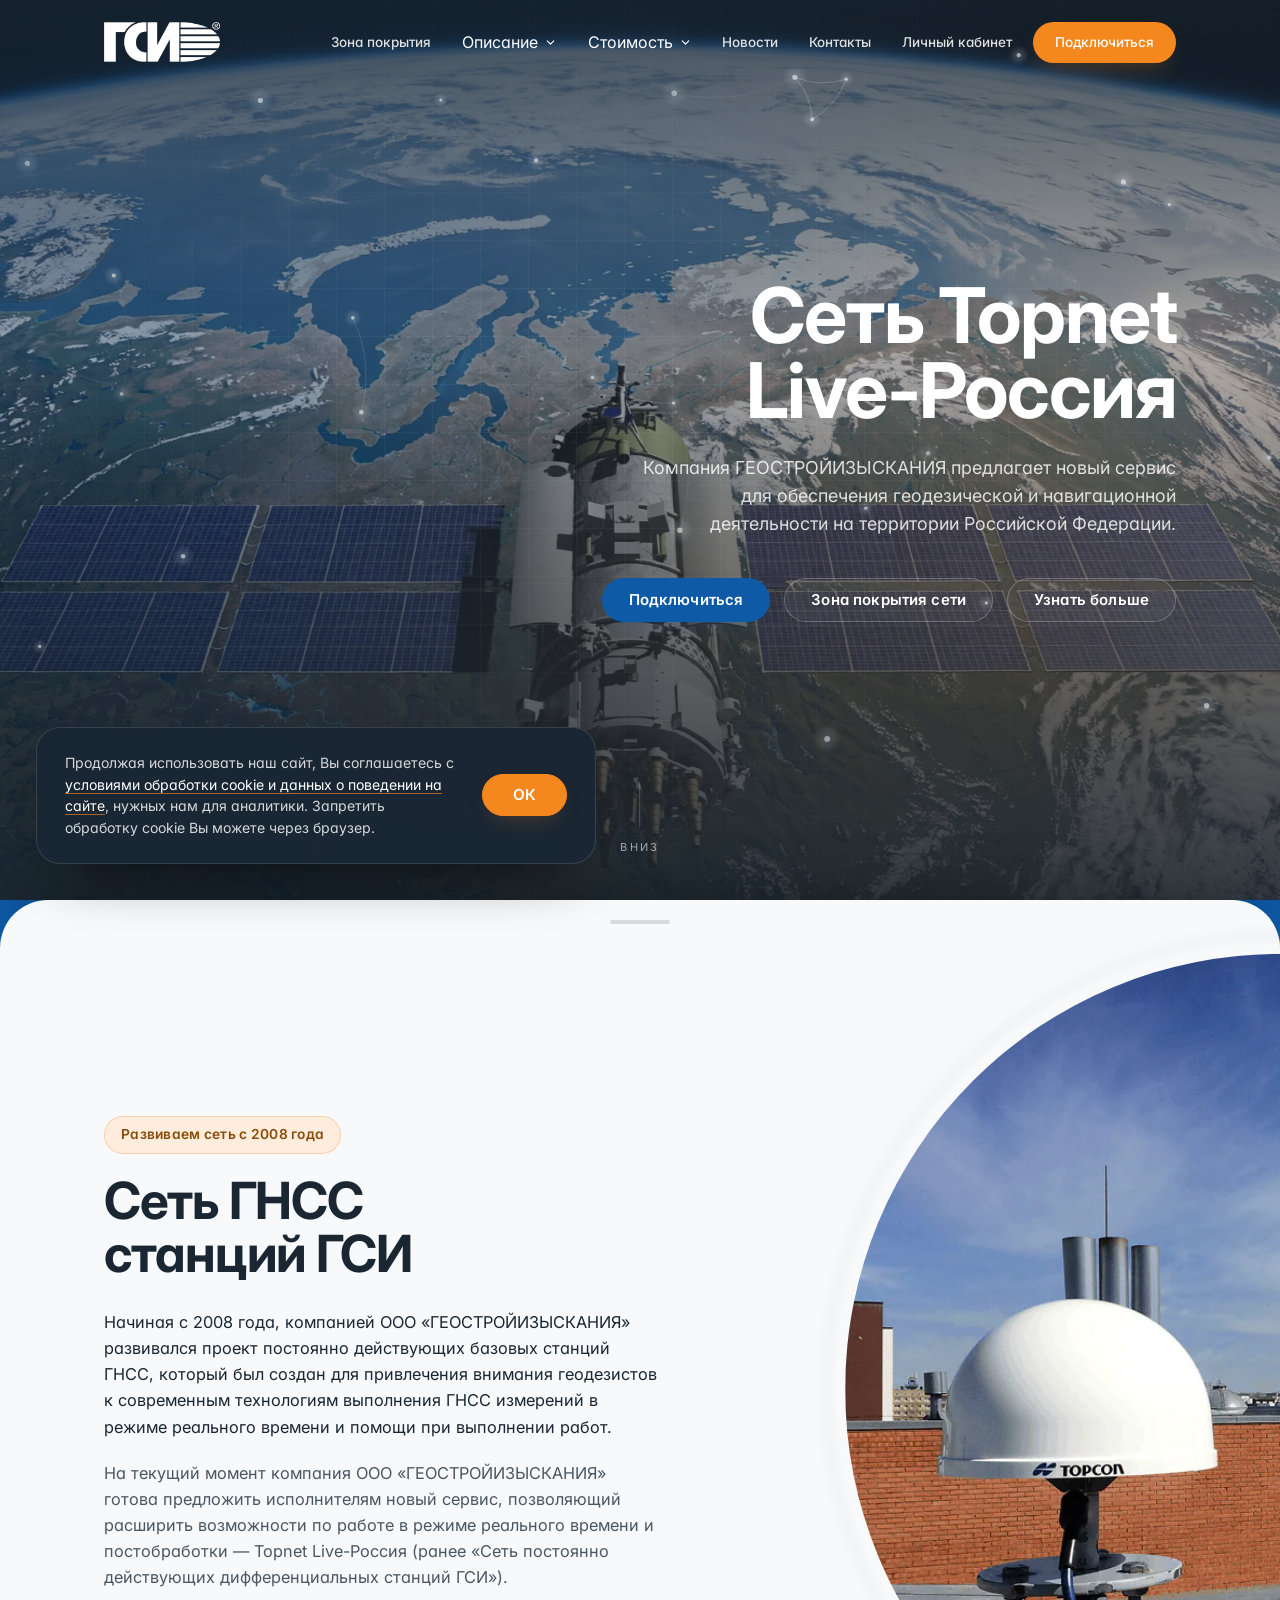
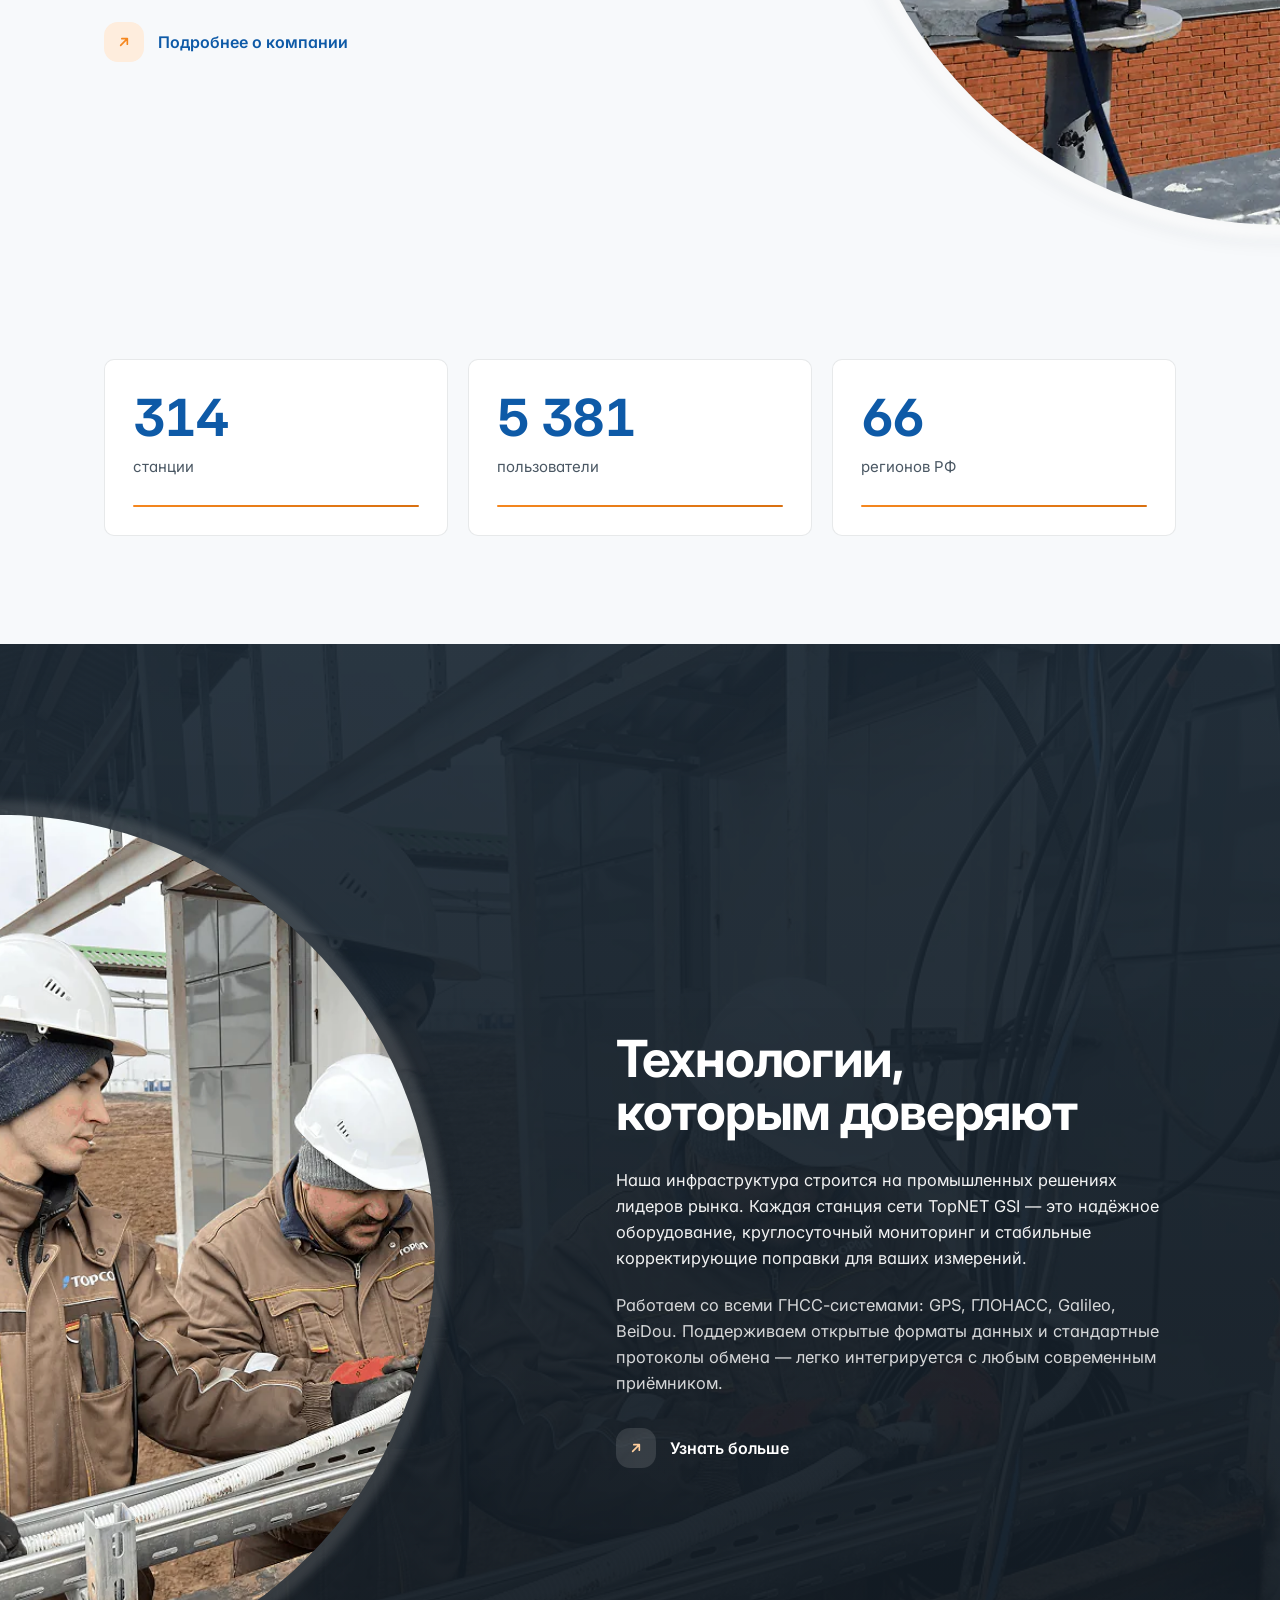
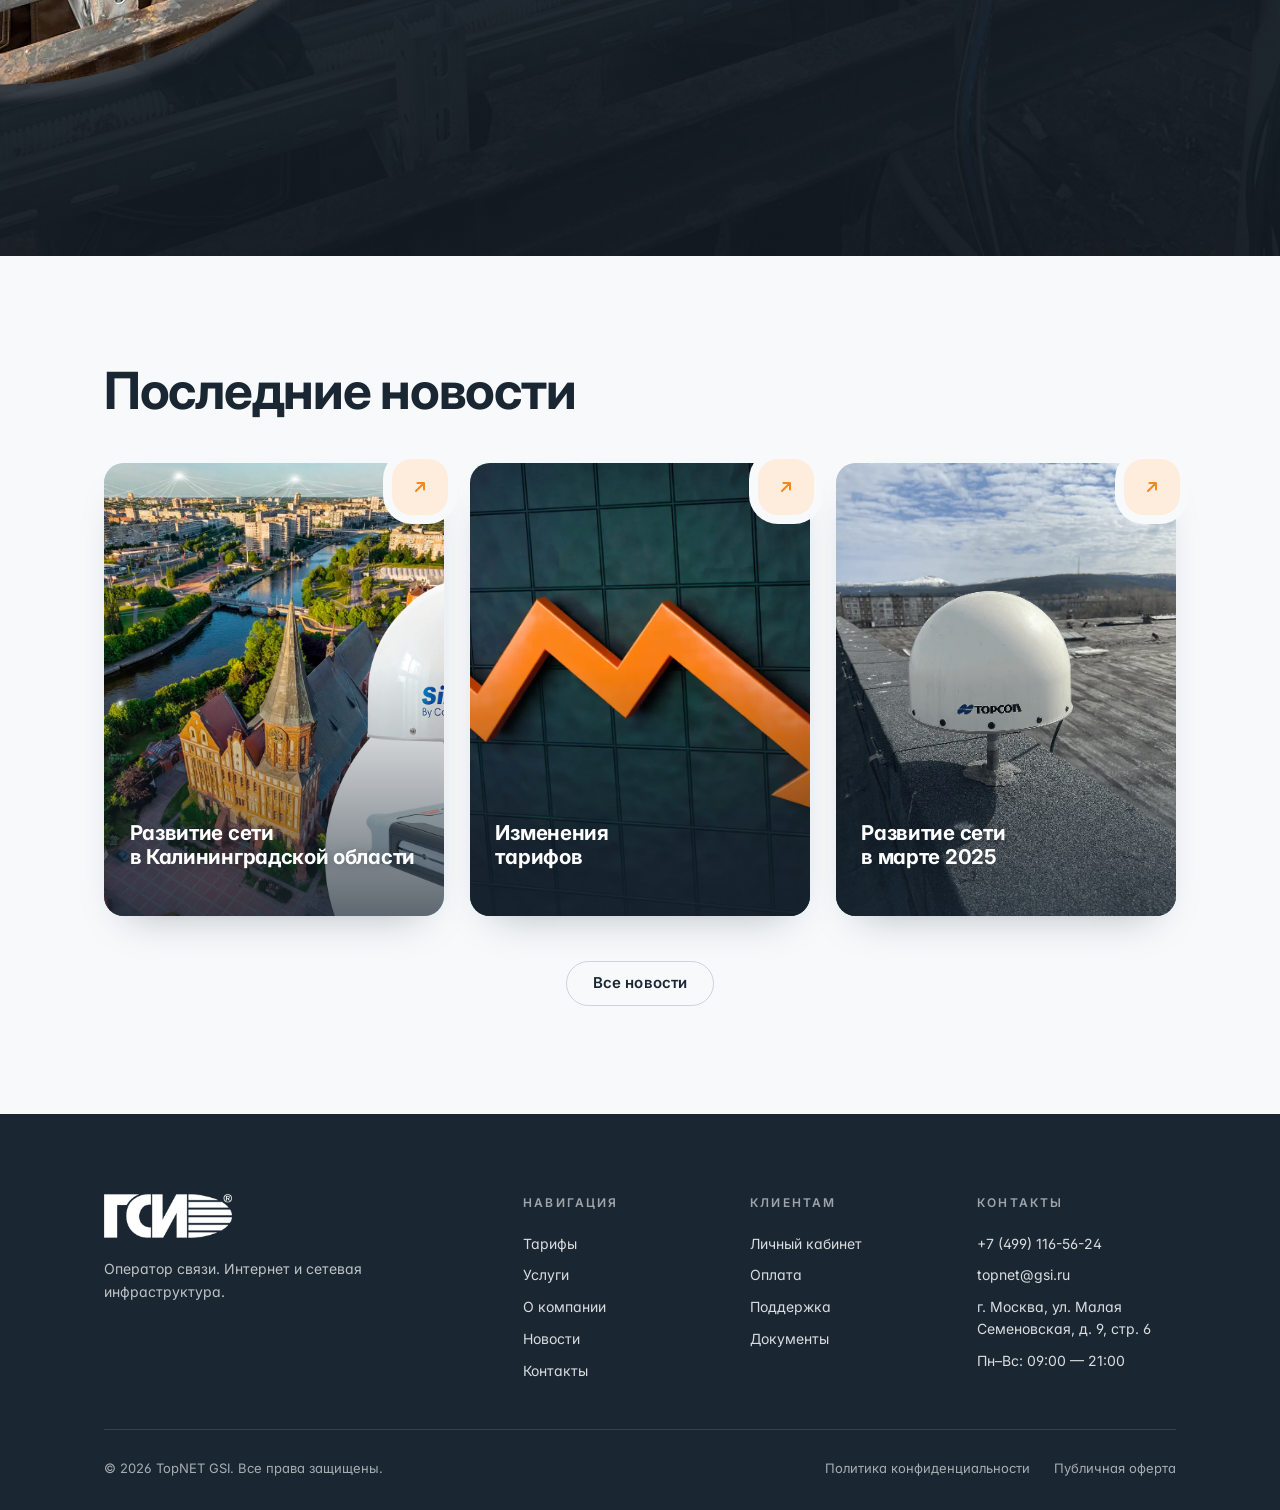
==== commit b02e8368: "исправления новостей под одно изображение" ====
--- a/index.html
+++ b/index.html
@@ -224,11 +224,8 @@
             <div class="news-card__media">
               <img
                 class="news-media__img"
-                src="assets/images/news/kaliningrad/card-840.webp"
-                srcset="assets/images/news/kaliningrad/card-480.webp 480w,
-                        assets/images/news/kaliningrad/card-840.webp 840w"
-                sizes="(min-width: 1200px) 344px, (min-width: 768px) 29vw, (min-width: 480px) 420px, calc(100vw - 40px)"
-                width="840" height="1120"
+                src="assets/images/news/kaliningrad/cover-1920.webp"
+                width="1920" height="1248"
                 alt="Развитие сети в Калининградской области"
                 loading="lazy" decoding="async">
             </div>
@@ -252,11 +249,8 @@
             <div class="news-card__media">
               <img
                 class="news-media__img"
-                src="assets/images/news/tariffs/card-816.webp"
-                srcset="assets/images/news/tariffs/card-480.webp 480w,
-                        assets/images/news/tariffs/card-816.webp 816w"
-                sizes="(min-width: 1200px) 344px, (min-width: 768px) 29vw, (min-width: 480px) 420px, calc(100vw - 40px)"
-                width="816" height="1088"
+                src="assets/images/news/tariffs/cover-1920.webp"
+                width="1920" height="1061"
                 alt="Изменения тарифов"
                 loading="lazy" decoding="async">
             </div>
@@ -280,11 +274,8 @@
             <div class="news-card__media">
               <img
                 class="news-media__img"
-                src="assets/images/news/march-2025/card-804.webp"
-                srcset="assets/images/news/march-2025/card-480.webp 480w,
-                        assets/images/news/march-2025/card-804.webp 804w"
-                sizes="(min-width: 1200px) 344px, (min-width: 768px) 29vw, (min-width: 480px) 420px, calc(100vw - 40px)"
-                width="804" height="1072"
+                src="assets/images/news/march-2025/cover-805.webp"
+                width="805" height="1073"
                 alt="Развитие сети Topnet Live Россия. Март 2025."
                 loading="lazy" decoding="async">
             </div>
--- a/css/style.css
+++ b/css/style.css
@@ -1035,10 +1035,11 @@
    (.news-card__media) и для карточки на странице новостей
    (.tl-card__media). Рамку задаёт родитель, картинка её заполняет.
 
-   Два варианта разметки, стили одинаковы для обоих:
-   • только WebP — одиночный <img class="news-media__img"> (так сейчас);
-   • WebP + JPEG-дубль — <picture class="news-media"> с <source>
-     и запасным <img> внутри.
+   У новости ровно ОДИН файл изображения — самый крупный, какой есть.
+   Никаких srcset/<source> и копий под разные разрешения: пропорции
+   каждого слота заданы явно через aspect-ratio, а картинка кроится
+   под них сама (object-fit: cover). Высота слота известна ещё до
+   загрузки файла, поэтому макет при загрузке не прыгает.
 
    Точку фокуса кропа админка задаёт инлайном на внешнем элементе:
    style="--news-media-pos: 50% 30%"
@@ -1055,7 +1056,7 @@
   width: 100%;
   height: 100%;
   object-fit: cover;
-  object-position: var(--news-media-pos, 50% 50%);
+  object-position: var(--news-media-pos, center);
 }
 
 /* Project card */
@@ -1069,6 +1070,8 @@
   color: inherit;
   height: 100%;
 }
+/* Слот №1 — вертикальная карточка карусели на главной.
+   Пропорции жёсткие, файл кроится под них сам. */
 .news-card__media {
   position: relative;
   aspect-ratio: 3 / 4;
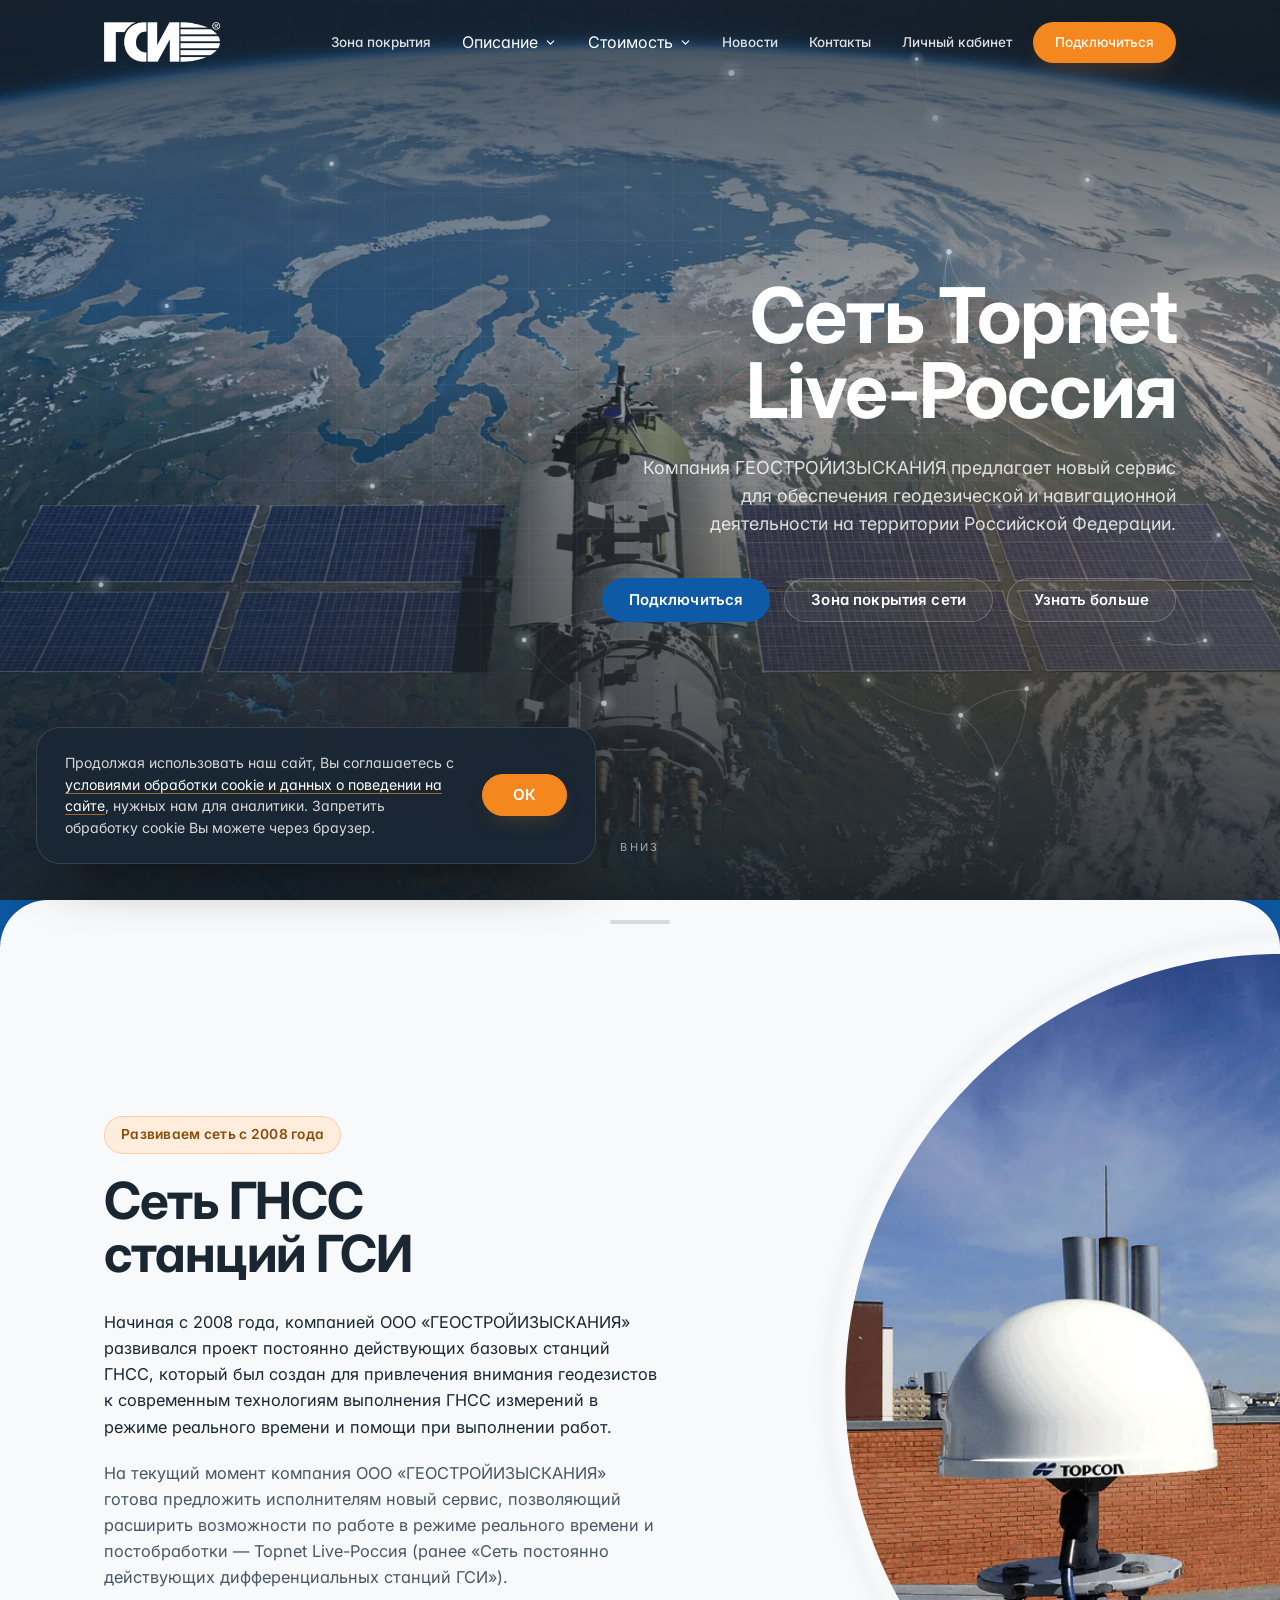
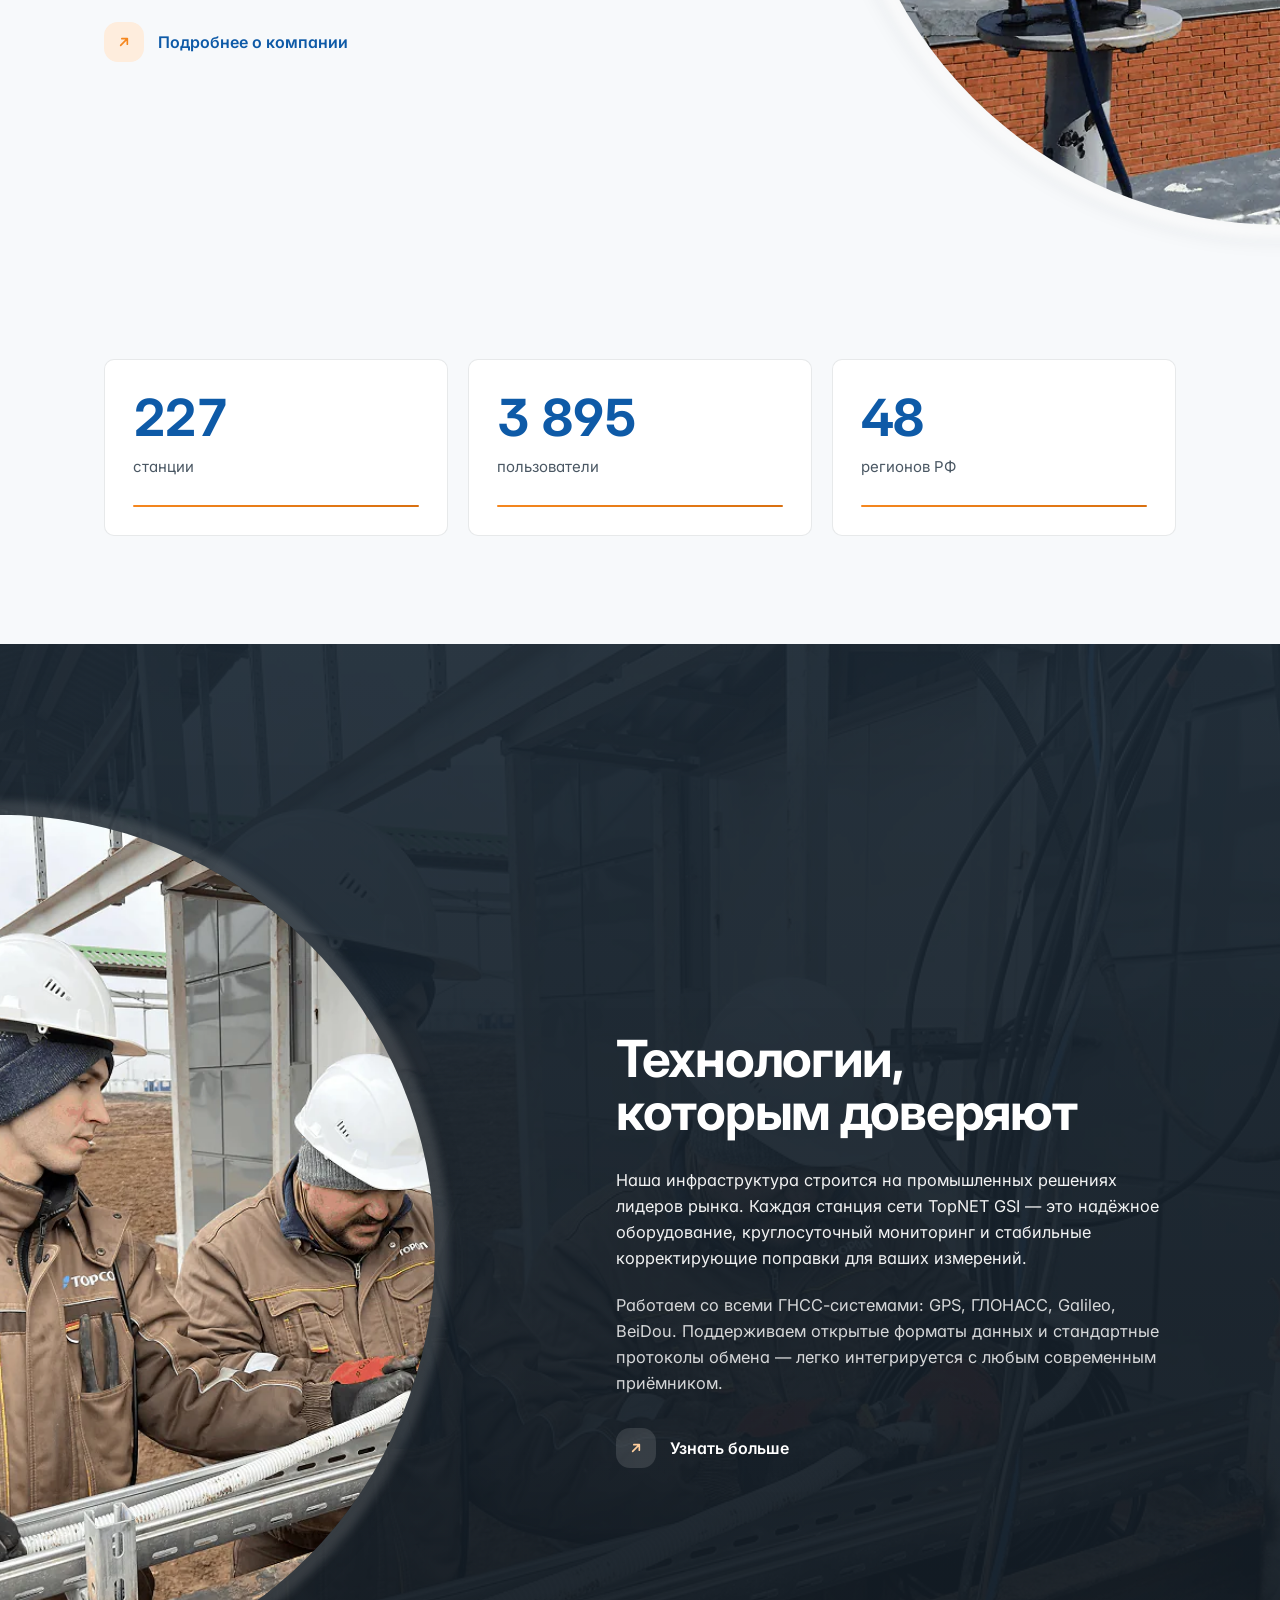
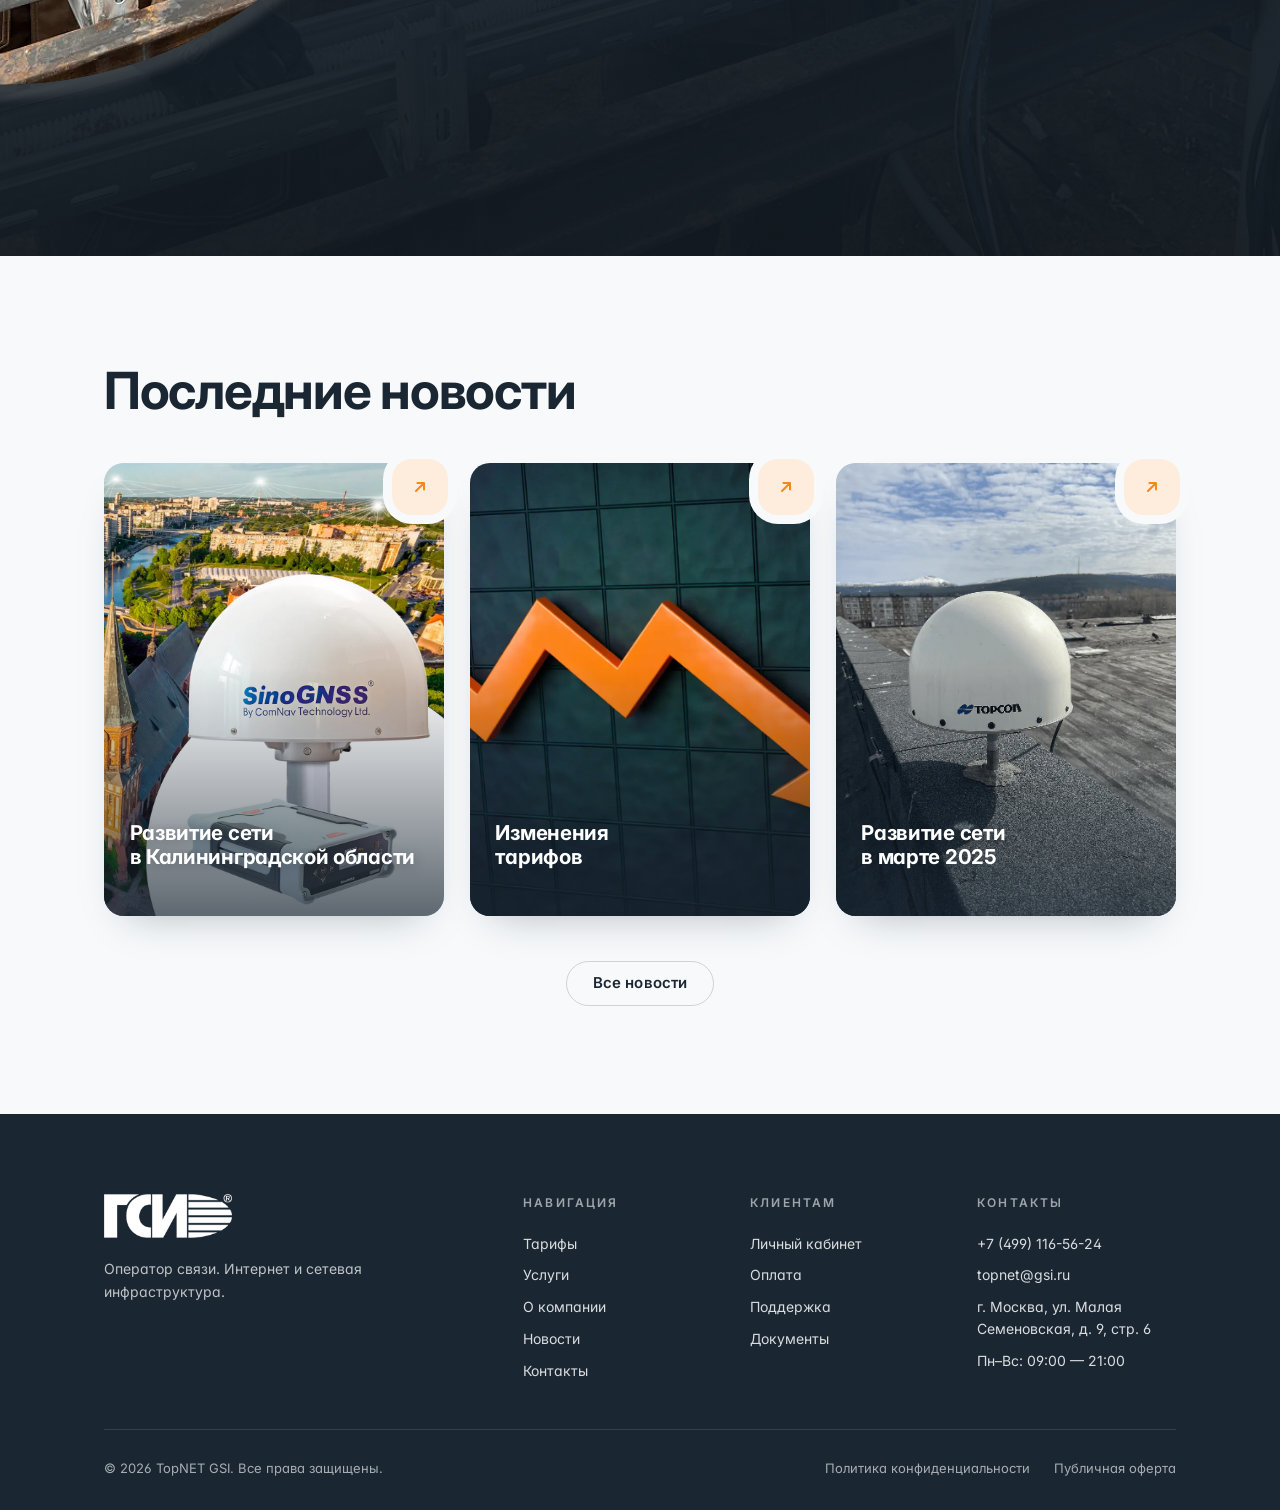
==== commit 910901ca: "подвинули кадр в карусели" ====
--- a/index.html
+++ b/index.html
@@ -221,7 +221,7 @@
       <div class="news__grid">
         <article class="news-card">
           <a href="news.html#post-kaliningrad" class="news-card__link" aria-label="Развитие сети в Калининградской области">
-            <div class="news-card__media">
+            <div class="news-card__media" style="--news-media-pos: 100% 50%">
               <img
                 class="news-media__img"
                 src="assets/images/news/kaliningrad/cover-1920.webp"
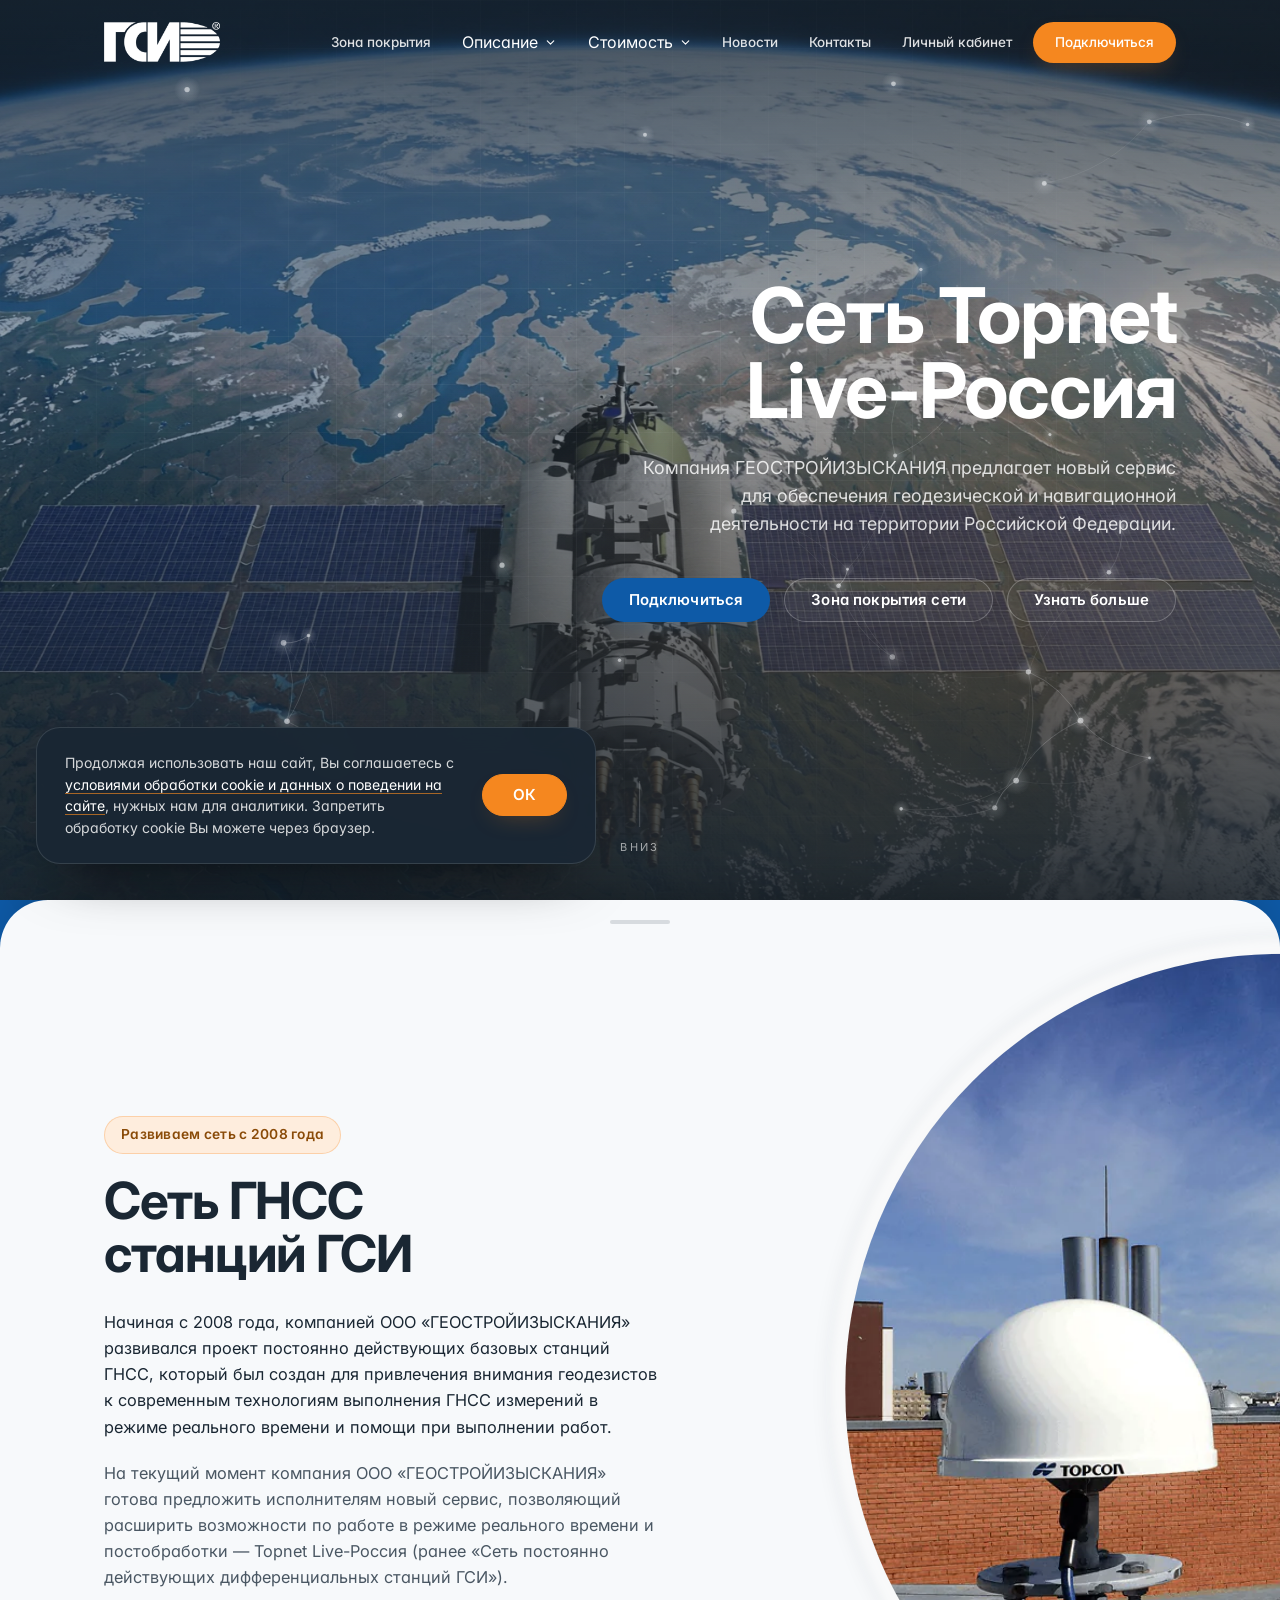
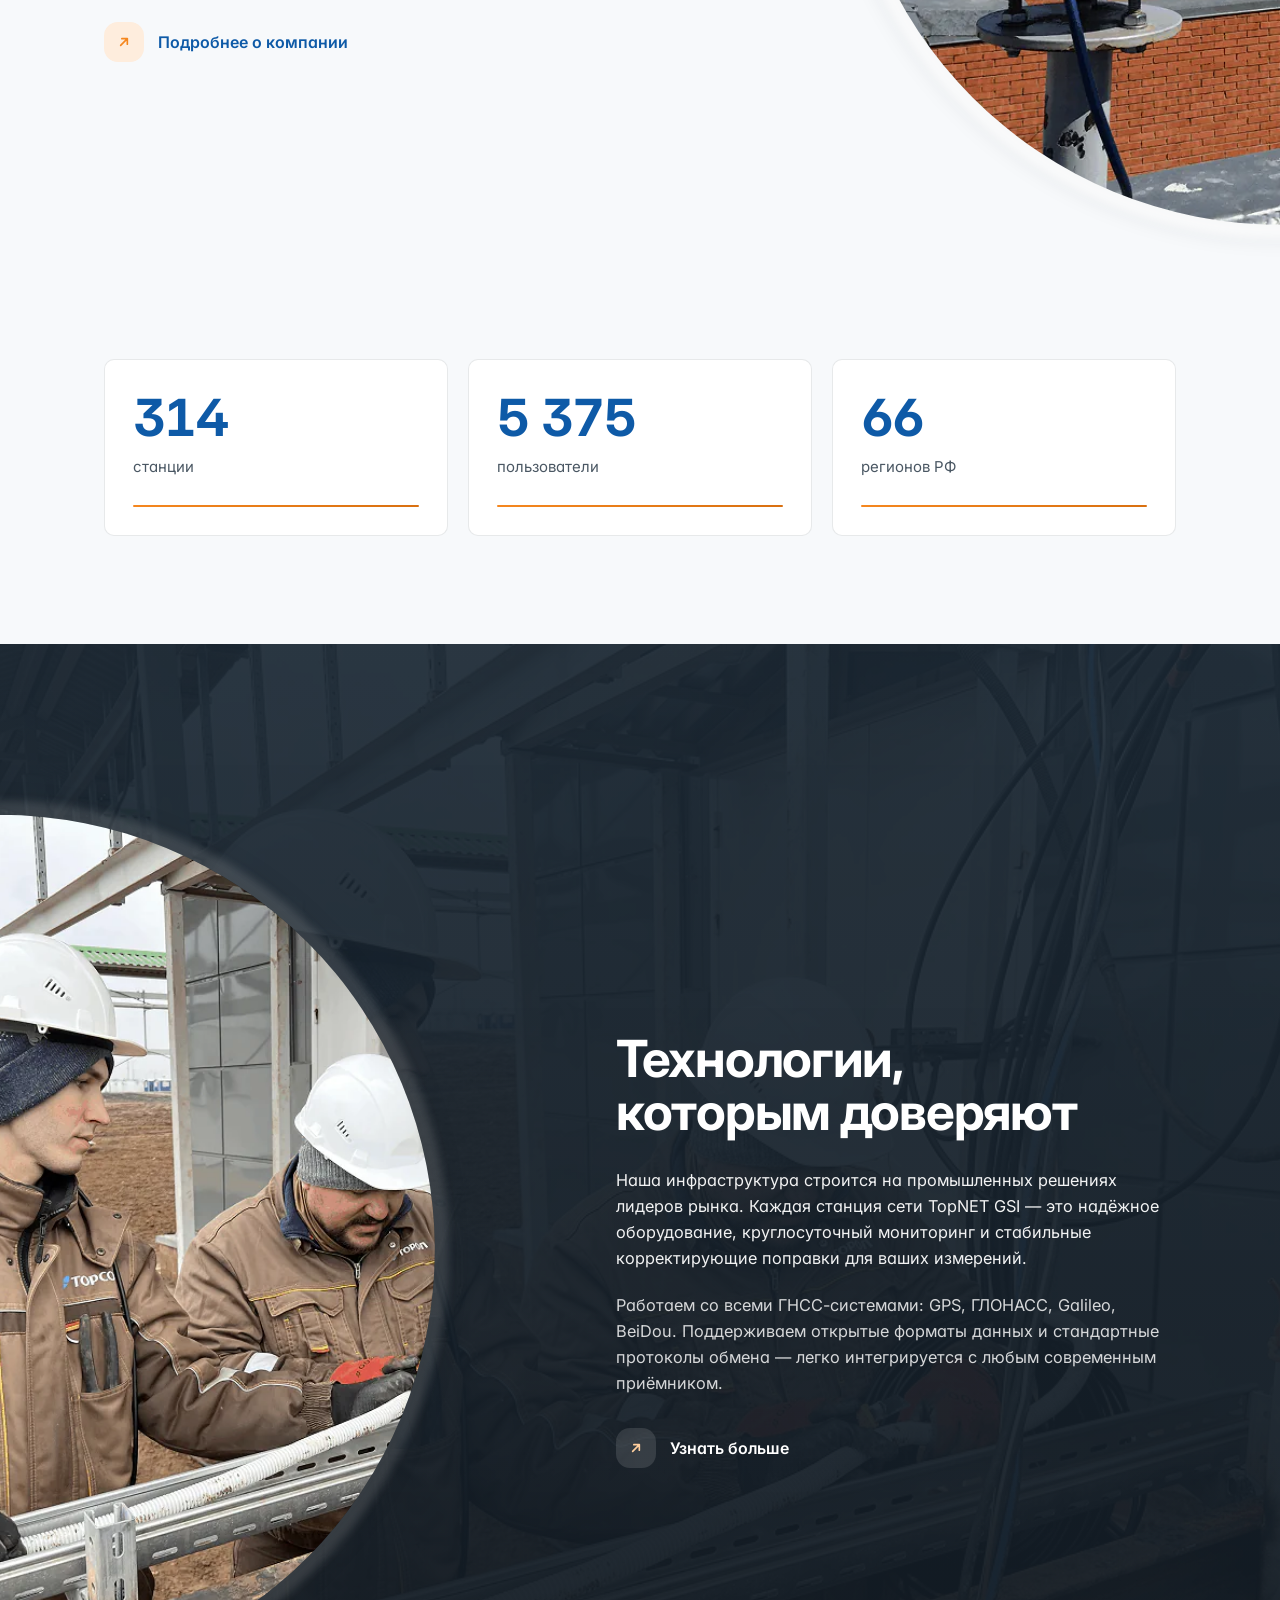
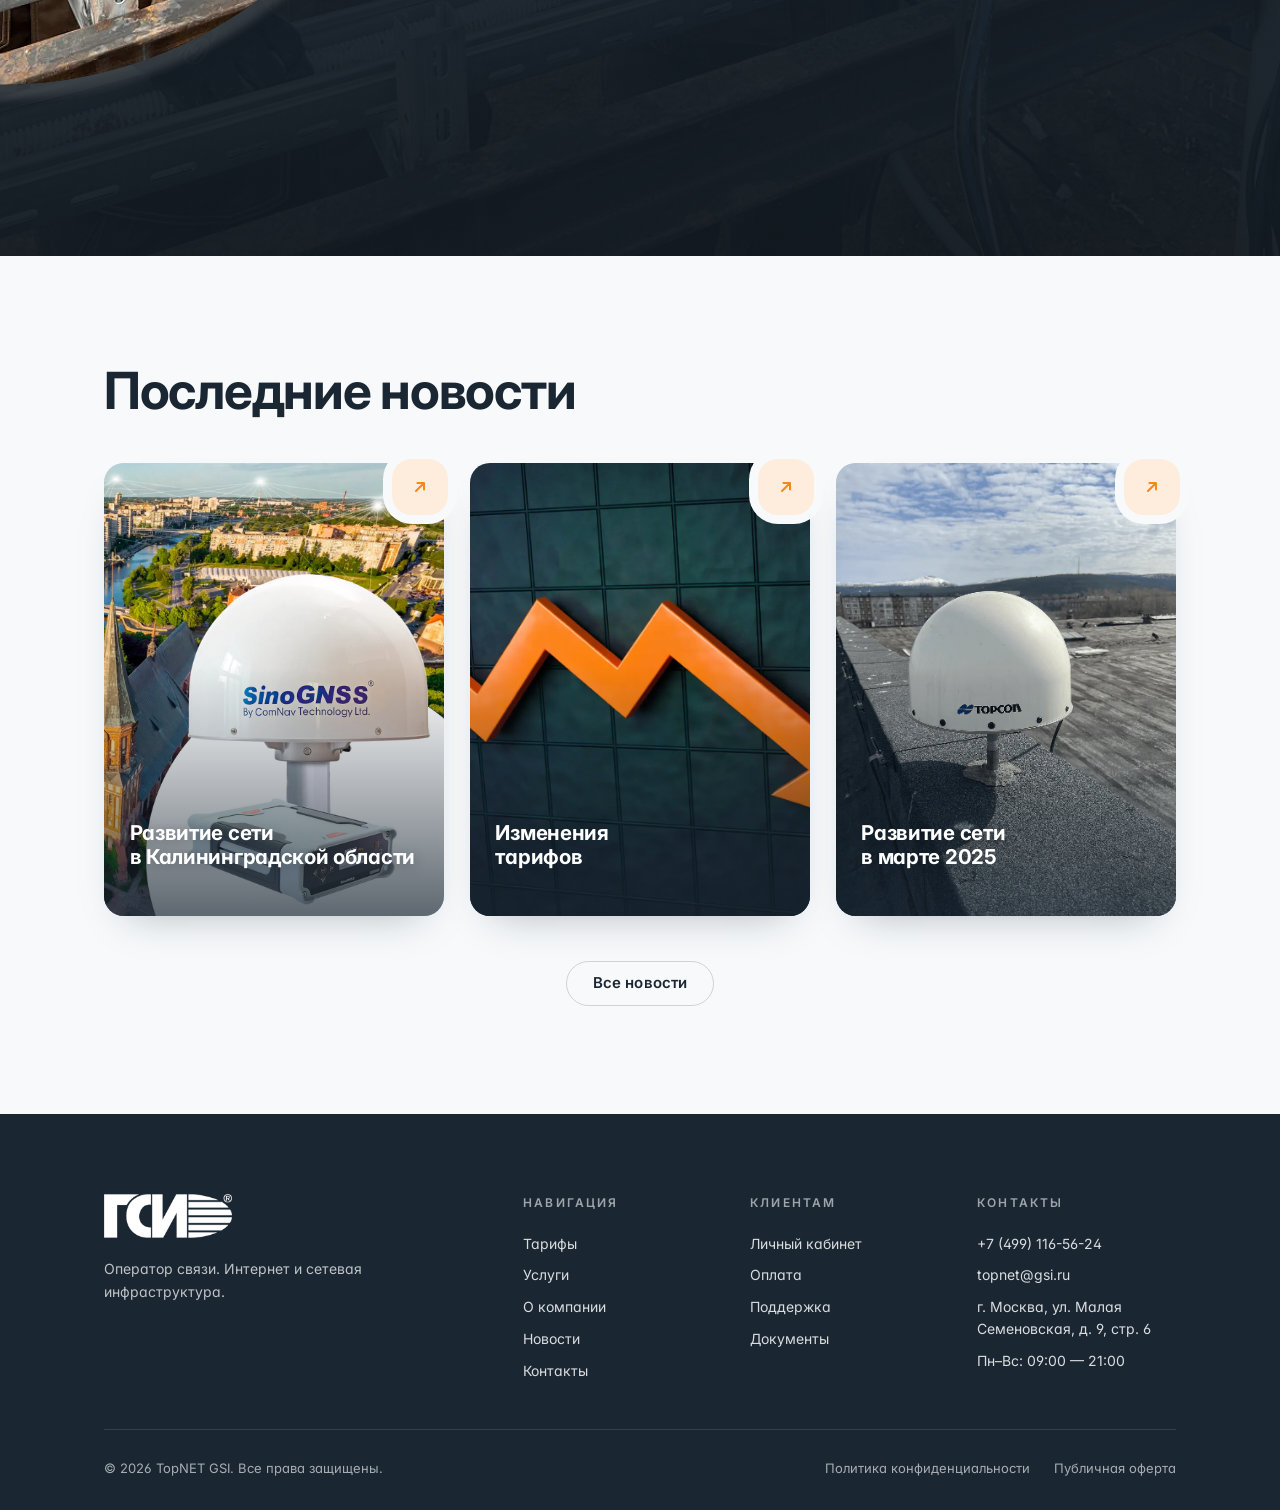
==== commit aa1dad27: "чистка кода" ====
--- a/index.html
+++ b/index.html
@@ -89,7 +89,7 @@
   <!-- ================= BLOCK 1 — HERO (CRH-style frame reveal) ================= -->
   <section class="hero" id="hero">
     <div class="hero__sticky">
-      <div class="hero__frame" id="heroFrame">
+      <div class="hero__frame">
         <div class="hero__bg" id="heroBg"></div>
         <div class="hero__grid" aria-hidden="true"></div>
         <div class="hero__overlay" aria-hidden="true"></div>
--- a/css/style.css
+++ b/css/style.css
@@ -66,29 +66,6 @@
   width: 100%;
 }
 
-/* ---------- Section eyebrow ---------- */
-.section-eyebrow {
-  display: inline-block;
-  font-size: 12px;
-  letter-spacing: 0.18em;
-  text-transform: uppercase;
-  color: var(--accent);
-  font-weight: 600;
-  margin-bottom: 18px;
-  position: relative;
-  padding-left: 24px;
-}
-.section-eyebrow::before {
-  content: "";
-  position: absolute;
-  left: 0; top: 50%;
-  width: 16px; height: 1px;
-  background: var(--accent);
-  transform: translateY(-50%);
-}
-.section-eyebrow--light { color: var(--accent); }
-.section-eyebrow--light::before { background: var(--accent); }
-
 /* =============================================================
    HEADER
    ============================================================= */
@@ -131,14 +108,6 @@
   letter-spacing: 0.02em;
   color: currentColor;
 }
-.logo__mark {
-  width: 32px; height: 32px;
-  color: var(--brand);
-  filter: drop-shadow(0 0 12px var(--brand-glow));
-}
-.logo__text { line-height: 1; }
-.logo__accent { color: var(--accent); margin-left: 2px; }
-
 .logo__img {
   display: block;
   height: 40px;
@@ -468,15 +437,6 @@
 .hero__title,
 .hero__subtitle,
 .hero__actions { max-width: 720px; }
-.hero__actions { justify-content: flex-end; }
-.hero__eyebrow {
-  font-size: 13px;
-  letter-spacing: 0.22em;
-  text-transform: uppercase;
-  color: var(--accent);
-  margin: 0 0 22px;
-  font-weight: 600;
-}
 .hero__title {
   font-size: var(--h1);
   line-height: 0.98;
@@ -493,6 +453,7 @@
 }
 .hero__actions {
   display: flex; gap: 14px; flex-wrap: wrap;
+  justify-content: flex-end;
 }
 
 /* =============================================================
@@ -604,15 +565,13 @@
   transform: translateY(-2px);
 }
 
-/* --- outline на тёмном фоне (.btn--ghost — алиас) --- */
-.btn--outline-on-dark,
-.btn--ghost {
+/* --- outline на тёмном фоне --- */
+.btn--outline-on-dark {
   color: #fff;
   border-color: rgba(255, 255, 255, 0.24);
   background: rgba(255, 255, 255, 0.04);
 }
-.btn--outline-on-dark:hover,
-.btn--ghost:hover {
+.btn--outline-on-dark:hover {
   background: rgba(255, 255, 255, 0.12);
   border-color: rgba(255, 255, 255, 0.4);
   color: #fff;
@@ -865,75 +824,6 @@
 .feature .container { position: relative; z-index: 1; }
 
 /* =============================================================
-   NETWORK PARTICLES (Holcim-style pinned scroll)
-   ============================================================= */
-.network {
-  position: relative;
-  z-index: 2;
-  background: var(--ink);
-  color: #fff;
-}
-.network__scroll {
-  height: 260vh;      /* scroll range for particle reveal */
-  position: relative;
-}
-.network__sticky {
-  position: sticky;
-  top: 0;
-  height: 100vh;
-  overflow: hidden;
-  background: radial-gradient(ellipse at 50% 50%, var(--brand-2) 0%, var(--ink) 70%);
-}
-.network__canvas {
-  position: absolute;
-  inset: 0;
-  width: 100%;
-  height: 100%;
-  display: block;
-}
-.network__content {
-  position: absolute;
-  inset: 0;
-  display: flex;
-  flex-direction: column;
-  justify-content: center;
-  padding: 0 clamp(24px, 6vw, 96px);
-  max-width: 1240px;
-  margin: 0 auto;
-  z-index: 2;
-  pointer-events: none;
-}
-.network__title {
-  font-size: var(--h2);
-  line-height: 1.05;
-  margin: 0 0 22px;
-  font-weight: 700;
-  letter-spacing: -0.02em;
-  max-width: 720px;
-}
-.network__text {
-  font-size: clamp(1rem, 1.3vw, 1.15rem);
-  color: rgba(255,255,255,0.72);
-  max-width: 520px;
-  margin: 0 0 40px;
-}
-.network__progress {
-  width: min(320px, 60vw);
-  height: 2px;
-  background: rgba(255,255,255,0.12);
-  position: relative;
-  overflow: hidden;
-  border-radius: 2px;
-}
-.network__progress-bar {
-  position: absolute;
-  inset: 0 100% 0 0;
-  background: linear-gradient(90deg, var(--accent), var(--accent-3));
-  border-radius: 2px;
-  transition: right 0.05s linear;
-}
-
-/* =============================================================
    BLOCK 3 — STATS
    ============================================================= */
 .stats {
@@ -962,9 +852,6 @@
   letter-spacing: -0.03em;
   color: var(--brand);
   font-variant-numeric: tabular-nums;
-}
-.stat__bar span {
-  background: linear-gradient(90deg, var(--brand), var(--accent));
 }
 .stat__label {
   margin-top: 12px;
@@ -1044,11 +931,6 @@
    Точку фокуса кропа админка задаёт инлайном на внешнем элементе:
    style="--news-media-pos: 50% 30%"
    ------------------------------------------------------------- */
-.news-media {
-  display: block;
-  position: absolute;
-  inset: 0;
-}
 .news-media__img {
   position: absolute;
   inset: 0;
@@ -1364,18 +1246,6 @@
   .net-hero { display: none; }
 }
 
-/* =============================================================
-   Шапка с постоянной тёмной подложкой (светлые подстраницы)
-   ============================================================= */
-/* на светлой странице подложка одинаковая и до, и после скролла:
-   main.js вешает .is-scrolled и там, вид шапки от этого меняться не должен */
-.header--solid,
-.header--solid.is-scrolled {
-  background: rgba(26, 39, 51, 0.92);
-  backdrop-filter: saturate(140%) blur(14px);
-  -webkit-backdrop-filter: saturate(140%) blur(14px);
-  border-bottom: 1px solid rgba(255, 255, 255, 0.06);
-}
 .nav__link.is-active {
   color: #fff;
   background: rgba(255, 255, 255, 0.14);
@@ -1562,28 +1432,6 @@
   padding: clamp(48px, 7vw, 72px) clamp(28px, 5vw, 56px);
   box-shadow: 0 20px 40px -30px rgba(26, 39, 51, 0.35);
 }
-.page-placeholder__icon {
-  display: inline-flex;
-  align-items: center;
-  justify-content: center;
-  width: 56px; height: 56px;
-  border-radius: 16px;
-  background: var(--accent-soft);
-  color: var(--accent);
-  margin-bottom: 22px;
-}
-.page-placeholder__icon svg { width: 26px; height: 26px; }
-.page-placeholder__title {
-  margin: 0 0 8px;
-  font-size: 1.2rem;
-  font-weight: 700;
-  color: var(--ink);
-}
-.page-placeholder__text {
-  margin: 0;
-  font-size: 0.98rem;
-  color: var(--ink-2);
-}
 
 /* модификатор: та же скруглённая карточка, но под карту — без паддинга
    и ограничения ширины, чтобы iframe заполнял её целиком */
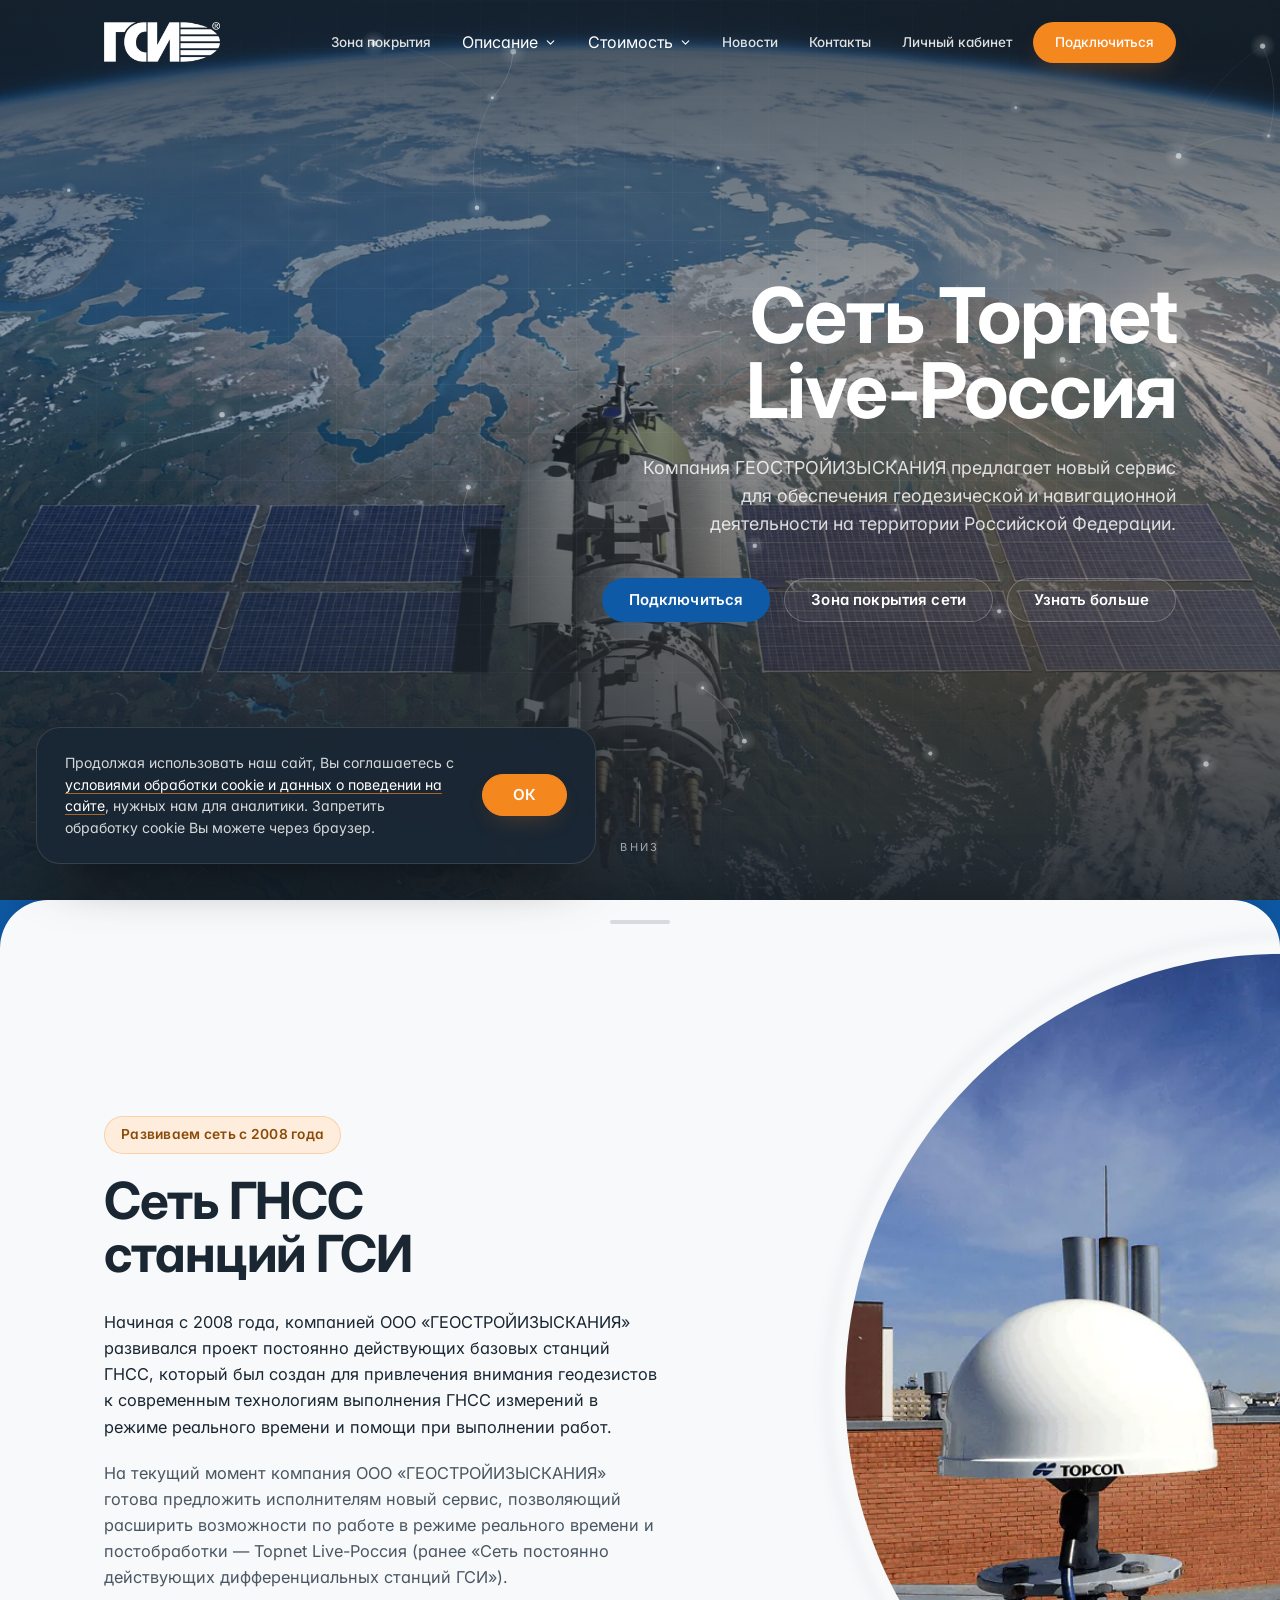
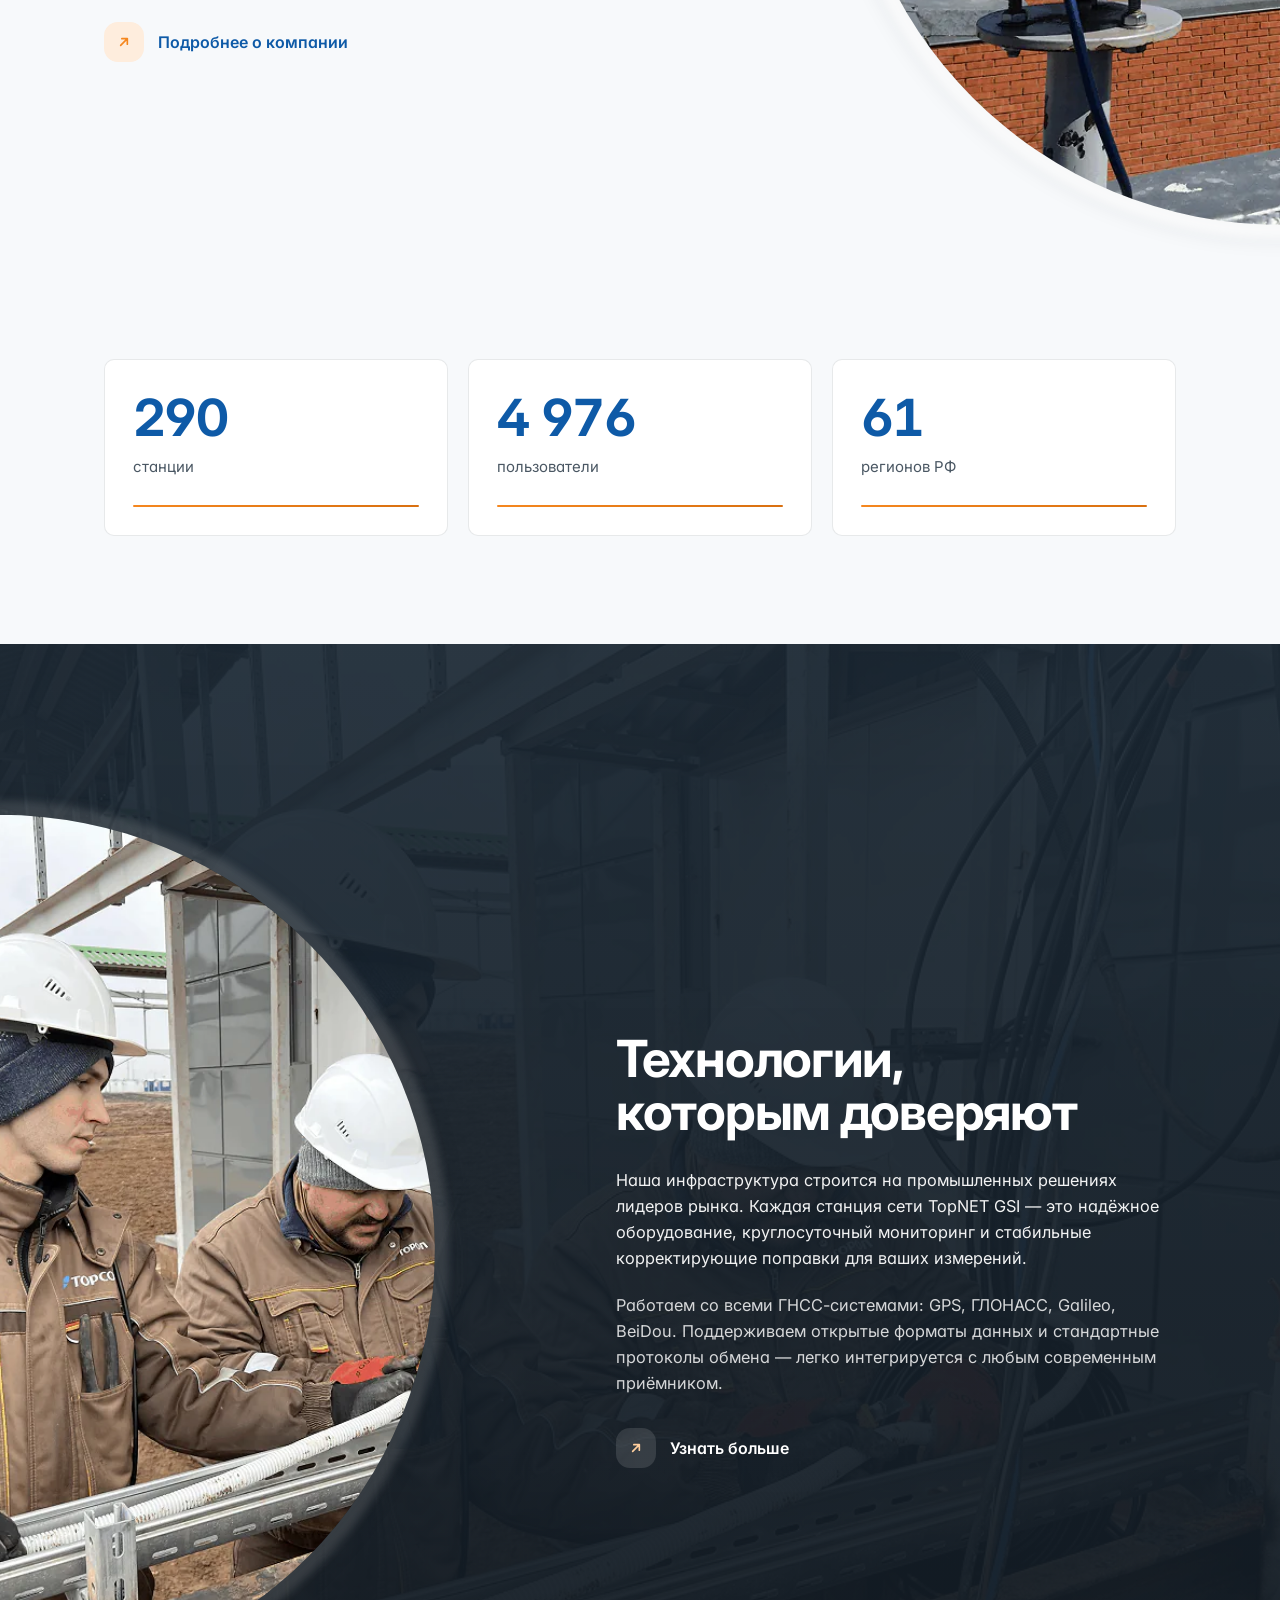
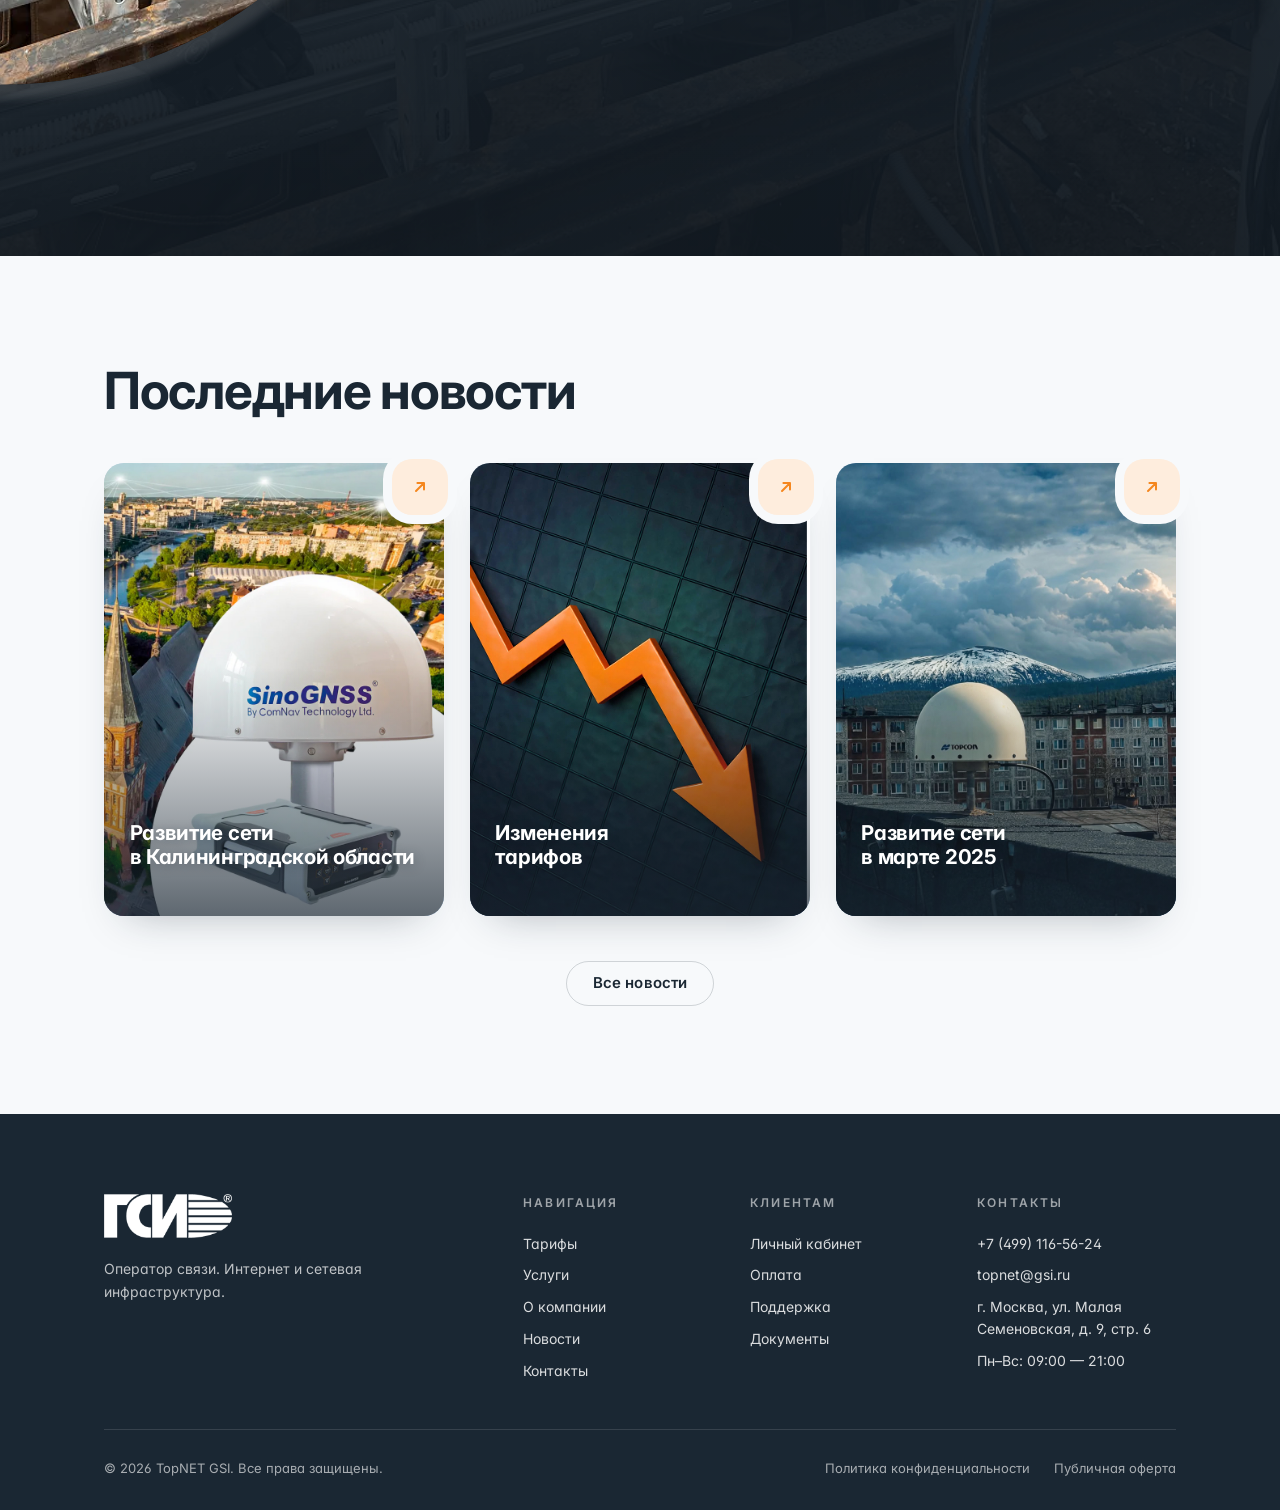
==== commit 4efcfd7a: "Картинки для новостей, 3 формата" ====
--- a/index.html
+++ b/index.html
@@ -224,8 +224,8 @@
             <div class="news-card__media" style="--news-media-pos: 100% 50%">
               <img
                 class="news-media__img"
-                src="assets/images/news/kaliningrad/cover-1920.webp"
-                width="1920" height="1248"
+                src="assets/images/news/kaliningrad/kaliningrad-420x560.jpg"
+                width="420" height="560"
                 alt="Развитие сети в Калининградской области"
                 loading="lazy" decoding="async">
             </div>
@@ -249,8 +249,8 @@
             <div class="news-card__media">
               <img
                 class="news-media__img"
-                src="assets/images/news/tariffs/cover-1920.webp"
-                width="1920" height="1061"
+                src="assets/images/news/tariffs/tariffs-420x560.jpg"
+                width="420" height="560"
                 alt="Изменения тарифов"
                 loading="lazy" decoding="async">
             </div>
@@ -274,8 +274,8 @@
             <div class="news-card__media">
               <img
                 class="news-media__img"
-                src="assets/images/news/march-2025/cover-805.webp"
-                width="805" height="1073"
+                src="assets/images/news/march-2025/march-2025-420x560.jpg"
+                width="420" height="560"
                 alt="Развитие сети Topnet Live Россия. Март 2025."
                 loading="lazy" decoding="async">
             </div>
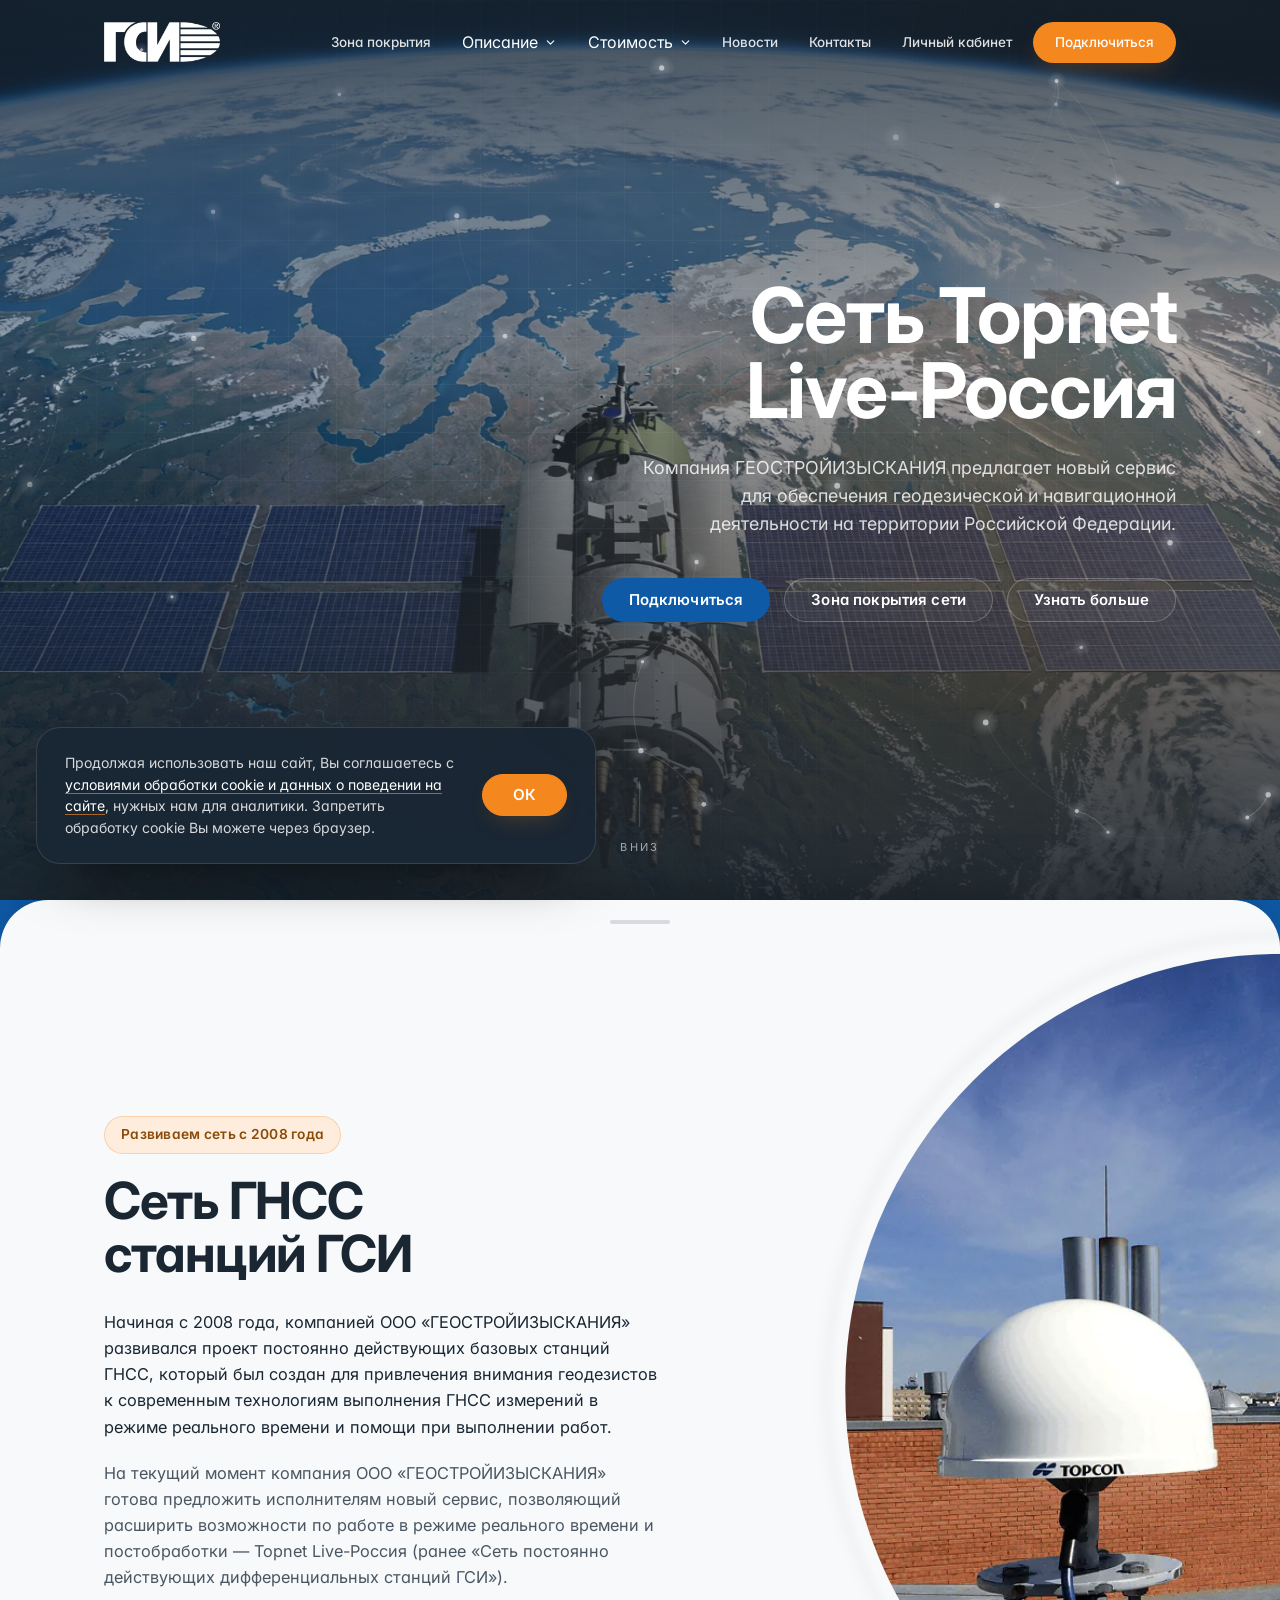
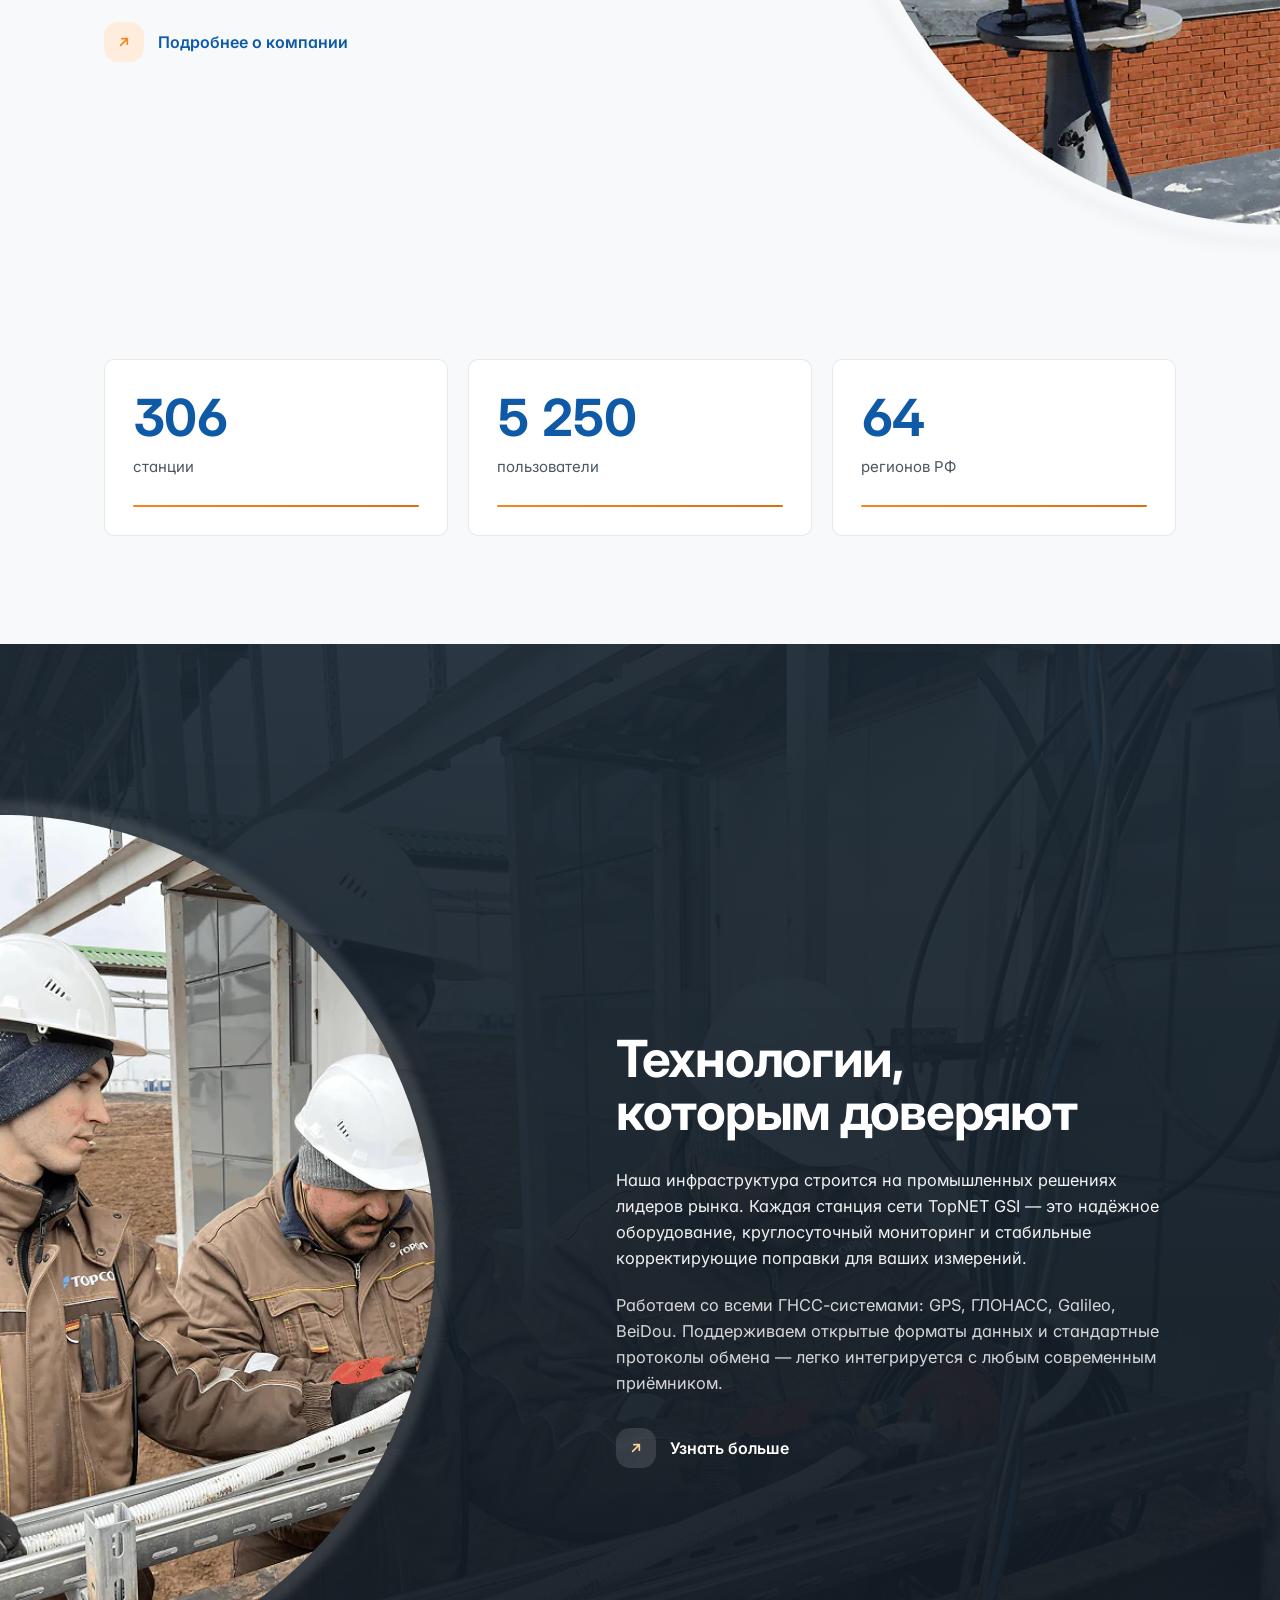
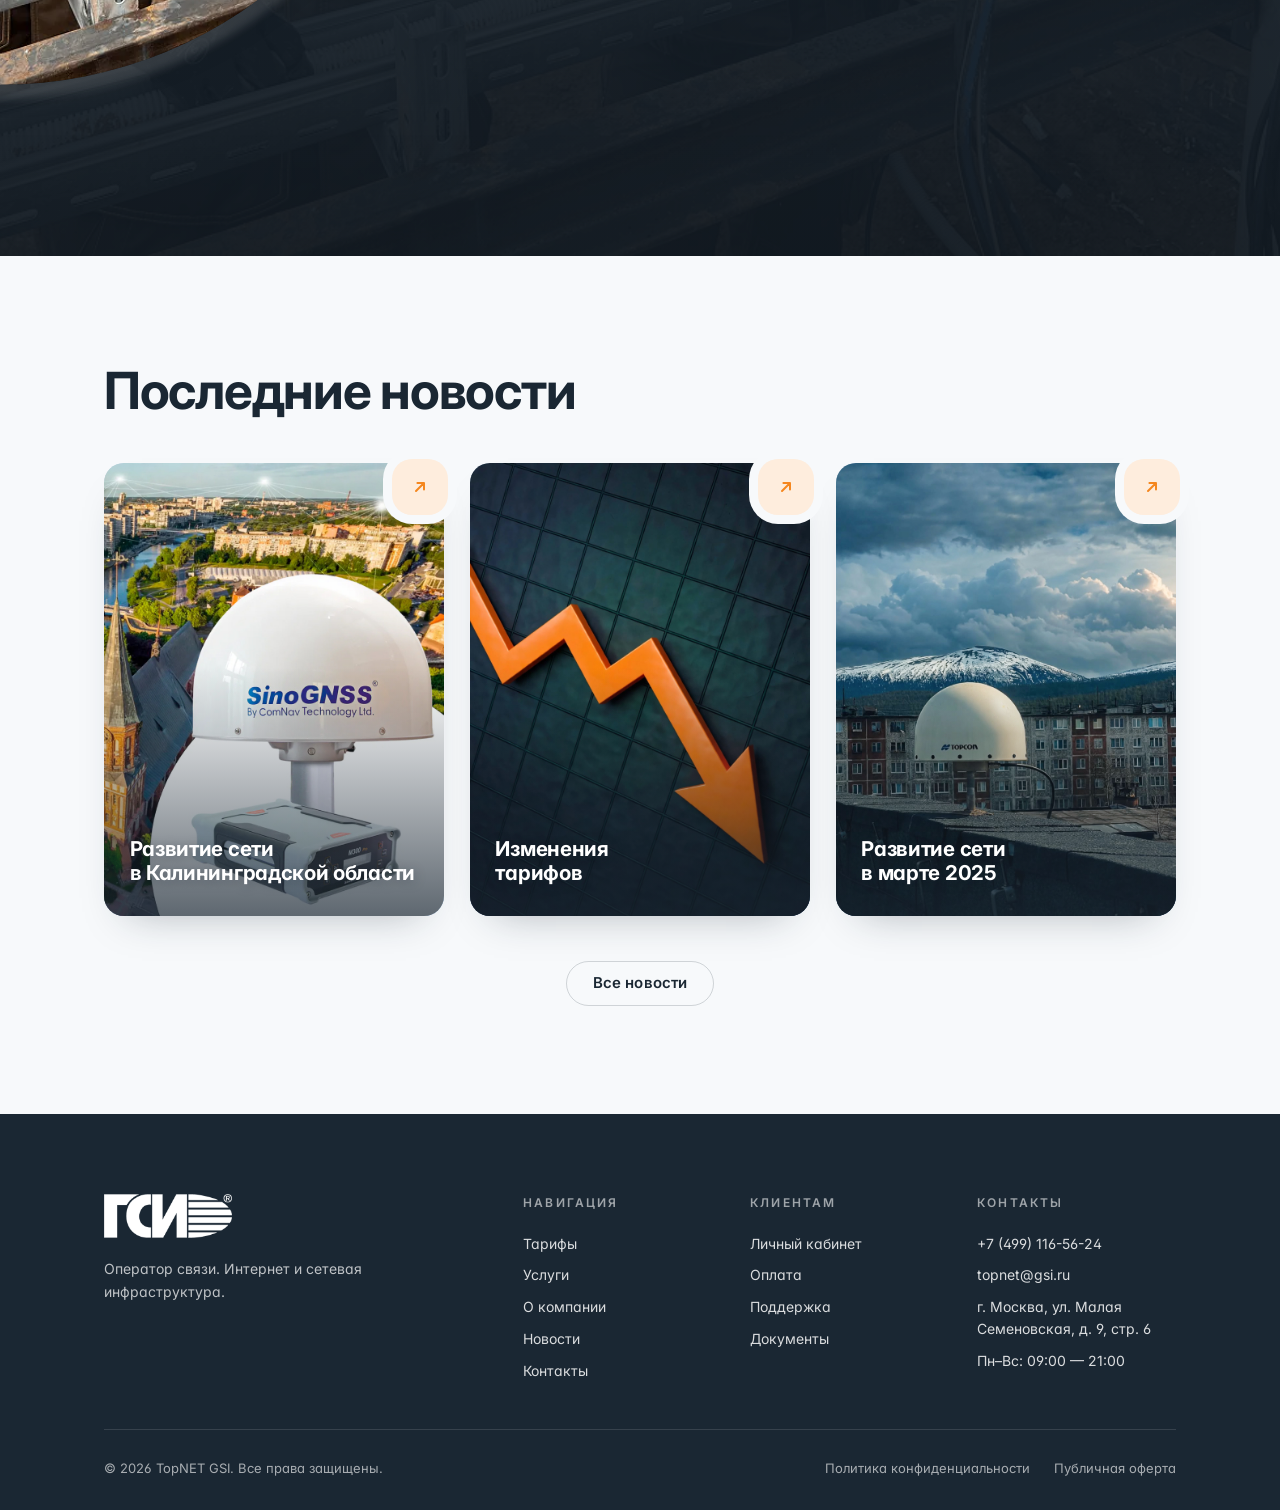
==== commit b2a1b232: "Убрали описание в карточках новостей на главной странице" ====
--- a/index.html
+++ b/index.html
@@ -236,11 +236,6 @@
             </span>
             <div class="news-card__content">
               <h3 class="news-card__title">Развитие сети<br>в Калининградской области</h3>
-              <div class="news-card__excerpt-wrap">
-                <p class="news-card__excerpt">
-                  Завершено создание сети дифференциальных геодезических станций в Калининградской области
-                </p>
-              </div>
             </div>
           </a>
         </article>
@@ -261,11 +256,6 @@
             </span>
             <div class="news-card__content">
               <h3 class="news-card__title">Изменения<br>тарифов</h3>
-              <div class="news-card__excerpt-wrap">
-                <p class="news-card__excerpt">
-                  Снизили стоимость тарифов RTK и добавили новый тариф «RTK без МСК»
-                </p>
-              </div>
             </div>
           </a>
         </article>
@@ -286,11 +276,6 @@
             </span>
             <div class="news-card__content">
               <h3 class="news-card__title">Развитие сети<br>в марте 2025</h3>
-              <div class="news-card__excerpt-wrap">
-                <p class="news-card__excerpt">
-                  Карта покрытия пополнилась станциями в Луховицах, Кобани, Туймазах и Студенцах
-                </p>
-              </div>
             </div>
           </a>
         </article>
--- a/css/style.css
+++ b/css/style.css
@@ -1046,8 +1046,7 @@
   transform: translate(5px, -5px);
 }
 
-/* Text block anchored to the bottom — the excerpt expands on hover and
-   pushes the title upwards (reference: second state) */
+/* Text block anchored to the bottom — только заголовок */
 .news-card__content {
   position: absolute;
   left: clamp(18px, 2vw, 28px);
@@ -1064,25 +1063,6 @@
   font-weight: 700;
   letter-spacing: -0.015em;
   text-shadow: 0 2px 12px rgba(26, 39, 51, 0.35);
-}
-.news-card__excerpt-wrap {
-  display: grid;
-  grid-template-rows: 0fr;
-  opacity: 0;
-  transition: grid-template-rows 0.45s cubic-bezier(0.2, 0.7, 0.2, 1), opacity 0.35s ease;
-}
-.news-card__link:hover .news-card__excerpt-wrap,
-.news-card__link:focus-visible .news-card__excerpt-wrap {
-  grid-template-rows: 1fr;
-  opacity: 1;
-}
-.news-card__excerpt {
-  overflow: hidden;
-  margin: 0;
-  padding-top: 16px;
-  font-size: clamp(1rem, 1.15vw, 1.12rem);
-  line-height: 1.45;
-  color: rgba(255, 255, 255, 0.92);
 }
 
 /* =============================================================
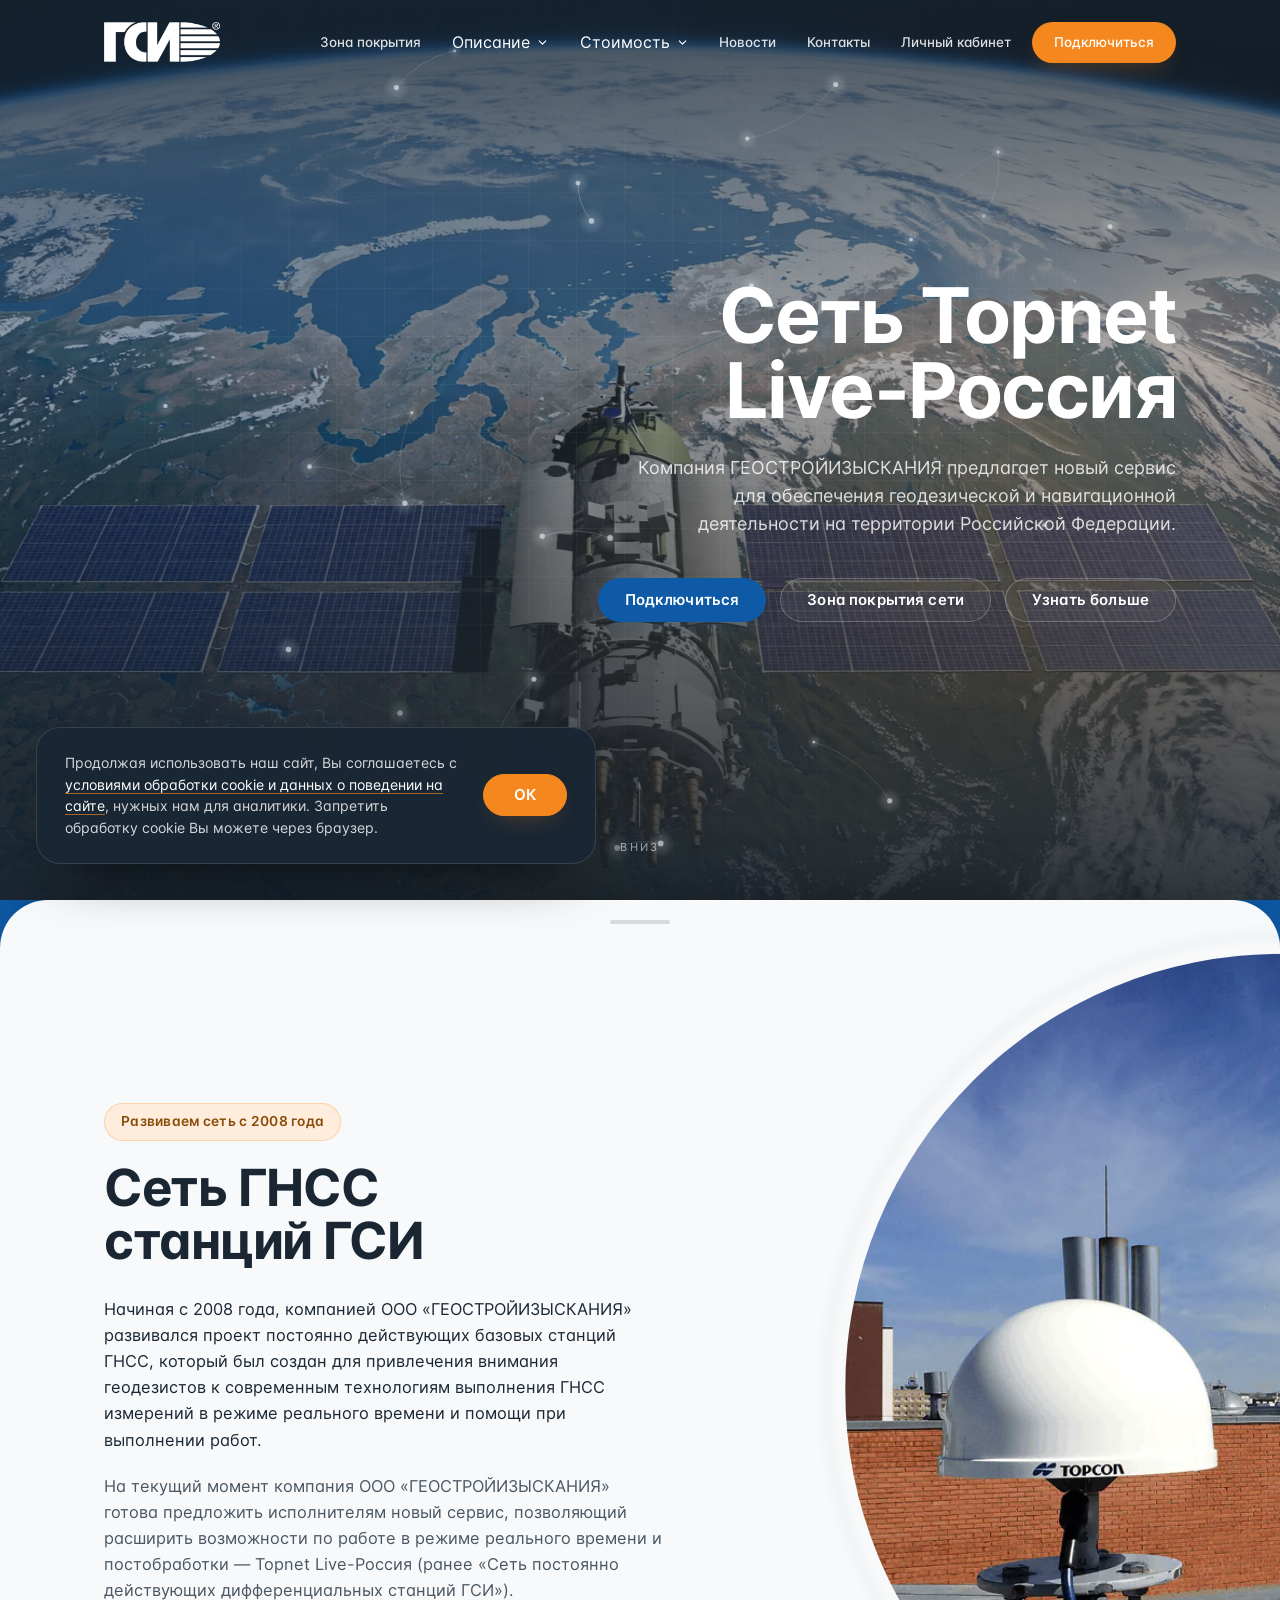
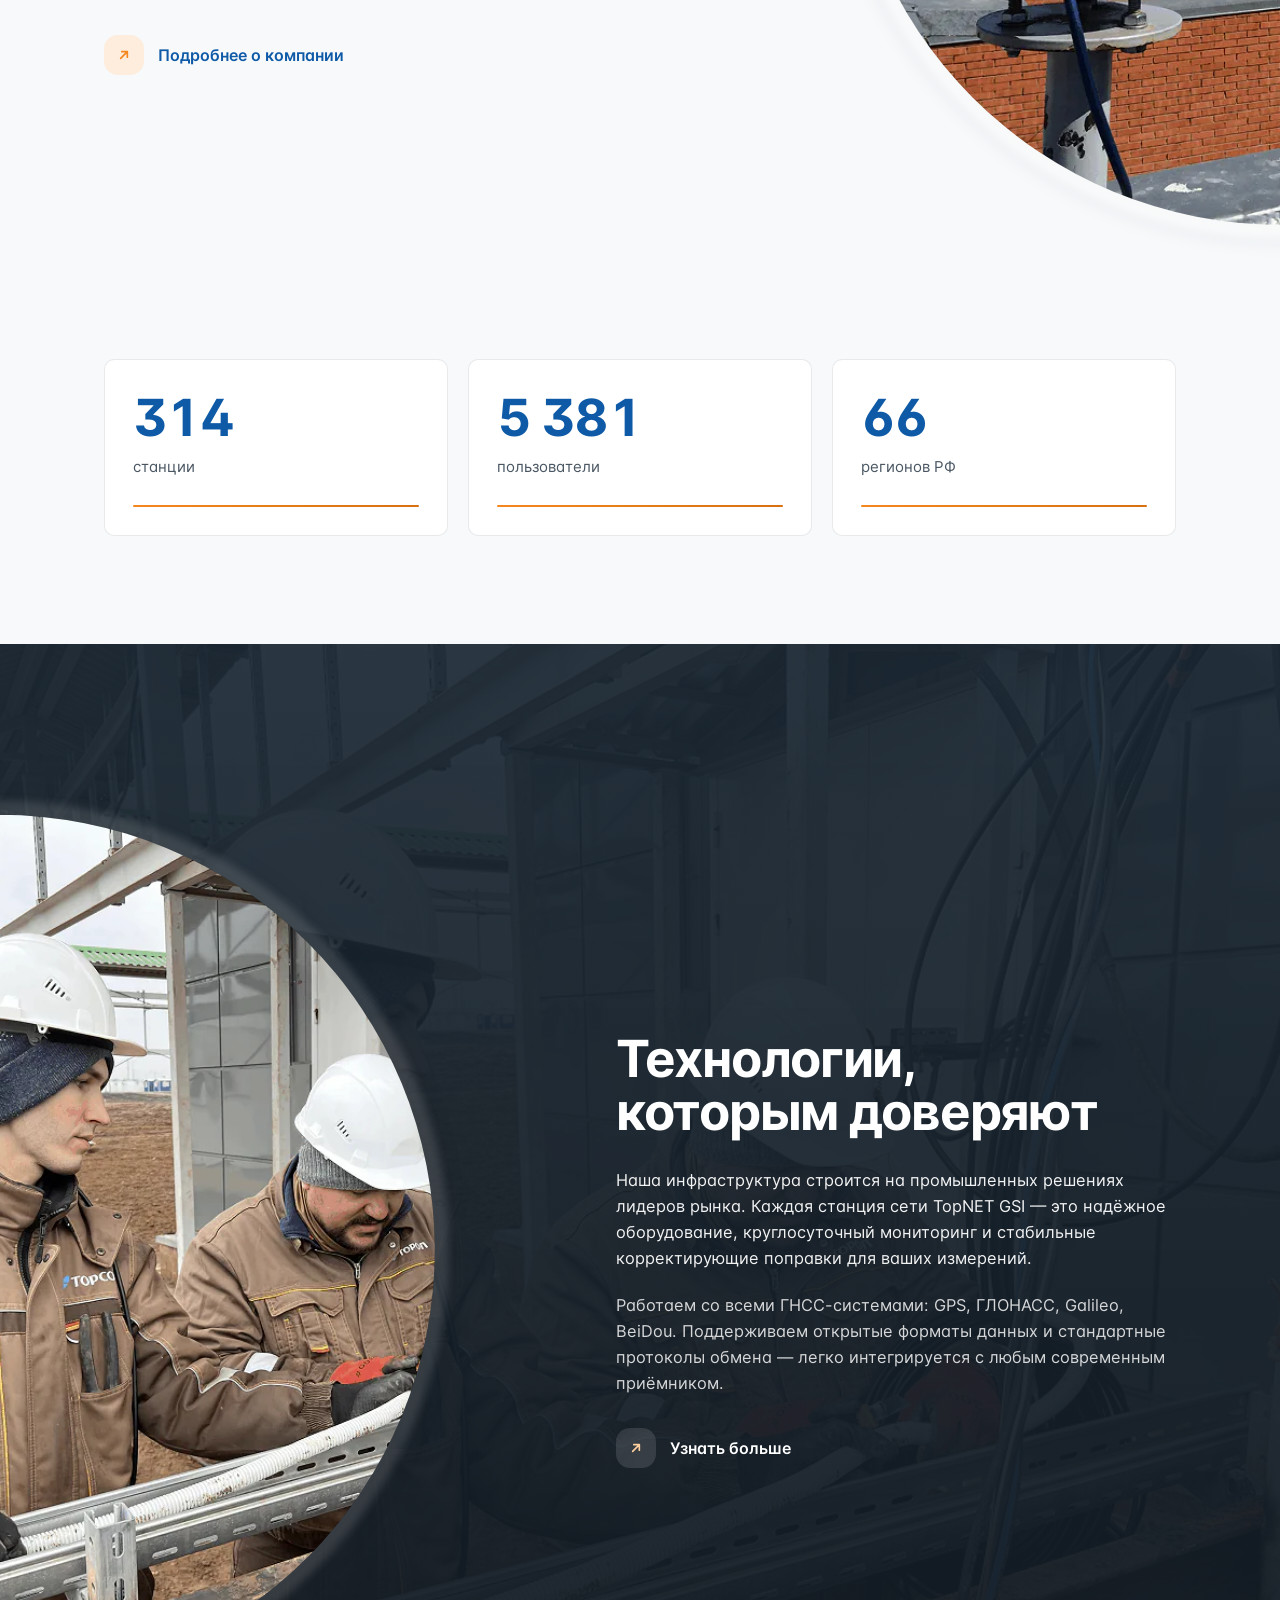
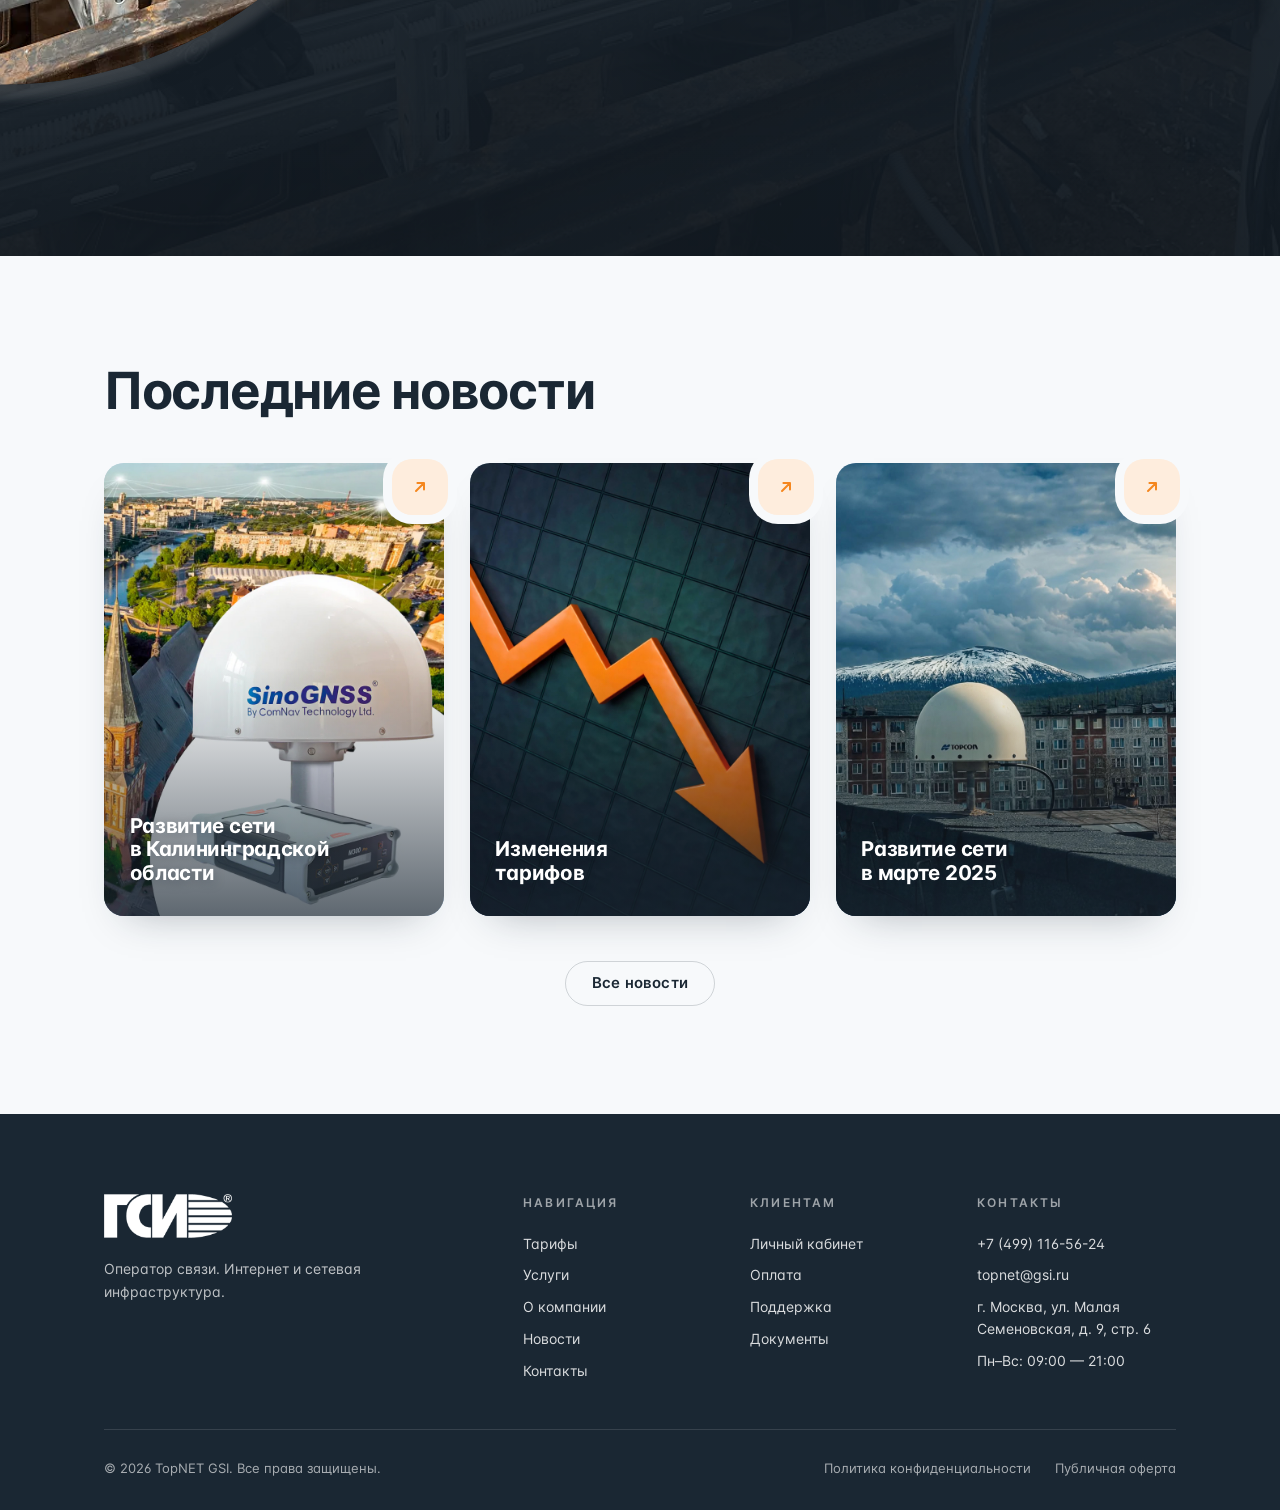
==== commit 1c68c7f2: "текст на 404 и добавление шрифта" ====
--- a/index.html
+++ b/index.html
@@ -10,9 +10,7 @@
   <link rel="apple-touch-icon" href="apple-touch-icon.png" />
   <link rel="manifest" href="site.webmanifest" />
   <meta name="theme-color" content="#1A2733" />
-  <link rel="preconnect" href="https://fonts.googleapis.com" />
-  <link rel="preconnect" href="https://fonts.gstatic.com" crossorigin />
-  <link href="https://fonts.googleapis.com/css2?family=Inter:wght@400;500;600;700;800&display=swap" rel="stylesheet" />
+  <link rel="stylesheet" href="assets/Inter/css/inter.css" />
   <link rel="stylesheet" href="css/tokens.css" />
   <link rel="stylesheet" href="css/style.css" />
   <link rel="stylesheet" href="css/cookie.css" />
--- a/assets/Inter/css/inter.css
+++ b/assets/Inter/css/inter.css
@@ -0,0 +1,142 @@
+
+/*--- font-style: normal ---*/
+@font-face {
+  font-family: Inter;
+  src: url('../font/Inter-Thin.woff2') format('woff2'), url('../font/Inter-Thin.woff') format('woff');
+  font-weight: 100;
+  font-style: normal;
+  font-display: swap;
+}
+@font-face {
+  font-family: Inter;
+  src: url('../font/Inter-ExtraLight.woff2') format('woff2'), url('../font/Inter-ExtraLight.woff') format('woff');
+  font-weight: 200;
+  font-style: normal;
+  font-display: swap;
+}
+@font-face {
+  font-family: Inter;
+  src: url('../font/Inter-Light.woff2') format('woff2'), url('../font/Inter-Light.woff') format('woff');
+  font-weight: 300;
+  font-style: normal;
+  font-display: swap;
+}
+@font-face {
+  font-family: Inter;
+  src: url('../font/Inter-Regular.woff2') format('woff2'), url('../font/Inter-Regular.woff') format('woff');
+  font-weight: 400;
+  font-style: normal;
+  font-display: swap;
+}
+
+@font-face {
+  font-family: Inter;
+  src: url('../font/Inter-Medium.woff2') format('woff2'), url('../font/Inter-Medium.woff') format('woff');
+  font-weight: 500;
+  font-style: normal;
+  font-display: swap;
+}
+
+@font-face {
+  font-family: Inter;
+  src: url('../font/Inter-SemiBold.woff2') format('woff2'), url('../font/Inter-SemiBold.woff') format('woff');
+  font-weight: 600;
+  font-style: normal;
+  font-display: swap;
+}
+
+@font-face {
+  font-family: Inter;
+  src: url('../font/Inter-Bold.woff2') format('woff2'), url('../font/Inter-Bold.woff') format('woff');
+  font-weight: 700;
+  font-style: normal;
+  font-display: swap;
+}
+
+@font-face {
+  font-family: Inter;
+  src: url('../font/Inter-ExtraBold.woff2') format('woff2'), url('../font/Inter-ExtraBold.woff') format('woff');
+  font-weight: 800;
+  font-style: normal;
+  font-display: swap;
+}
+
+@font-face {
+  font-family: Inter;
+  src: url('../font/Inter-Black.woff2') format('woff2'), url('../font/Inter-Black.woff') format('woff');
+  font-weight: 900;
+  font-style: normal;
+  font-display: swap;
+}
+
+/*--- font-style: italic ---*/
+@font-face {
+  font-family: Inter;
+  src: url('../font/Inter-ThinItalic.woff2') format('woff2'), url('../font/Inter-ThinItalic.woff') format('woff');
+  font-weight: 100;
+  font-style: italic;
+  font-display: swap;
+}
+@font-face {
+  font-family: Inter;
+  src: url('../font/Inter-ExtraLightItalic.woff2') format('woff2'), url('../font/Inter-ExtraLightItalic.woff') format('woff');
+  font-weight: 200;
+  font-style: italic;
+  font-display: swap;
+}
+@font-face {
+  font-family: Inter;
+  src: url('../font/Inter-LightItalic.woff2') format('woff2'), url('../font/Inter-LightItalic.woff') format('woff');
+  font-weight: 300;
+  font-style: italic;
+  font-display: swap;
+}
+@font-face {
+  font-family: Inter;
+  src: url('../font/Inter-RegularItalic.woff2') format('woff2'), url('../font/Inter-RegularItalic.woff') format('woff');
+  font-weight: 400;
+  font-style: italic;
+  font-display: swap;
+}
+
+@font-face {
+  font-family: Inter;
+  src: url('../font/Inter-MediumItalic.woff2') format('woff2'), url('../font/Inter-MediumItalic.woff') format('woff');
+  font-weight: 500;
+  font-style: italic;
+  font-display: swap;
+}
+
+@font-face {
+  font-family: Inter;
+  src: url('../font/Inter-SemiBoldItalic.woff2') format('woff2'), url('../font/Inter-SemiBoldItalic.woff') format('woff');
+  font-weight: 600;
+  font-style: italic;
+  font-display: swap;
+}
+
+@font-face {
+  font-family: Inter;
+  src: url('../font/Inter-BoldItalic.woff2') format('woff2'), url('../font/Inter-BoldItalic.woff') format('woff');
+  font-weight: 700;
+  font-style: italic;
+  font-display: swap;
+}
+
+@font-face {
+  font-family: Inter;
+  src: url('../font/Inter-ExtraBoldItalic.woff2') format('woff2'), url('../font/Inter-ExtraBoldItalic.woff') format('woff');
+  font-weight: 800;
+  font-style: italic;
+  font-display: swap;
+}
+
+@font-face {
+  font-family: Inter;
+  src: url('../font/Inter-BlackItalic.woff2') format('woff2'), url('../font/Inter-BlackItalic.woff') format('woff');
+  font-weight: 900;
+  font-style: italic;
+  font-display: swap;
+}
+
+
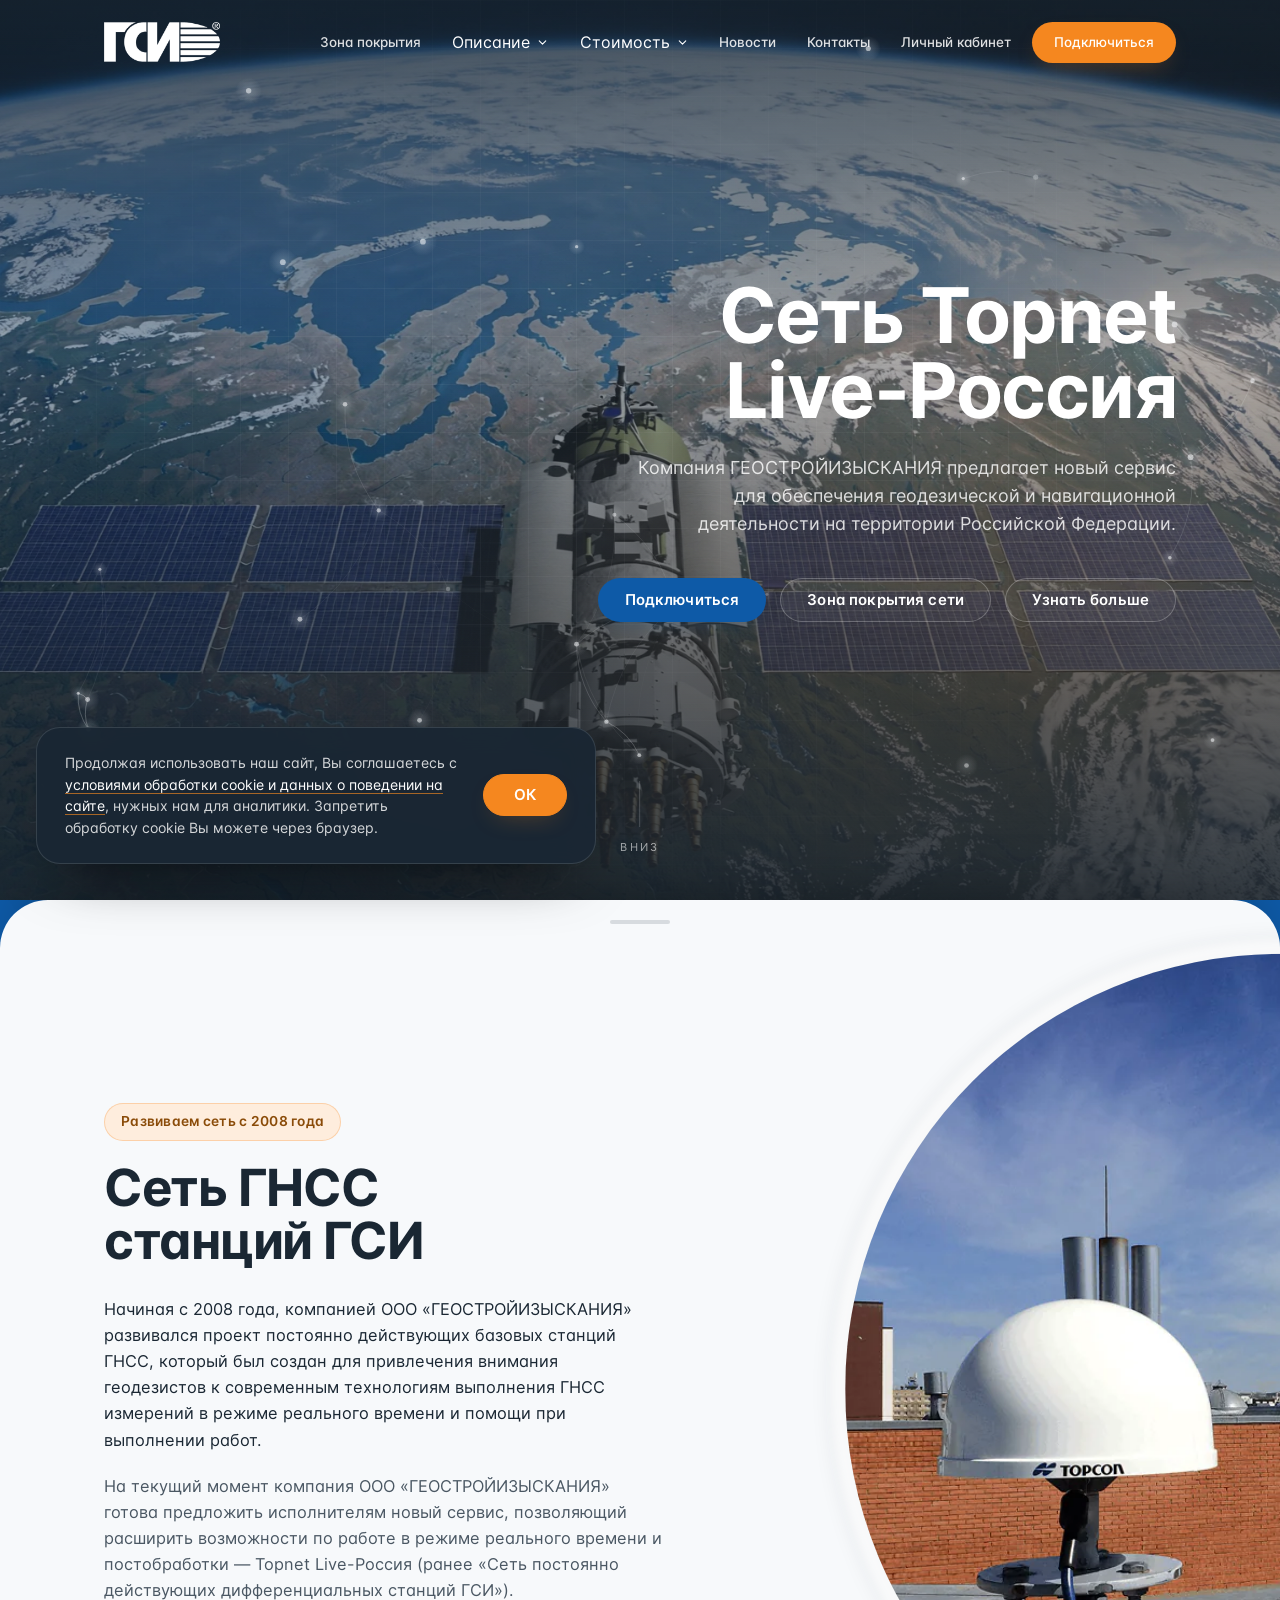
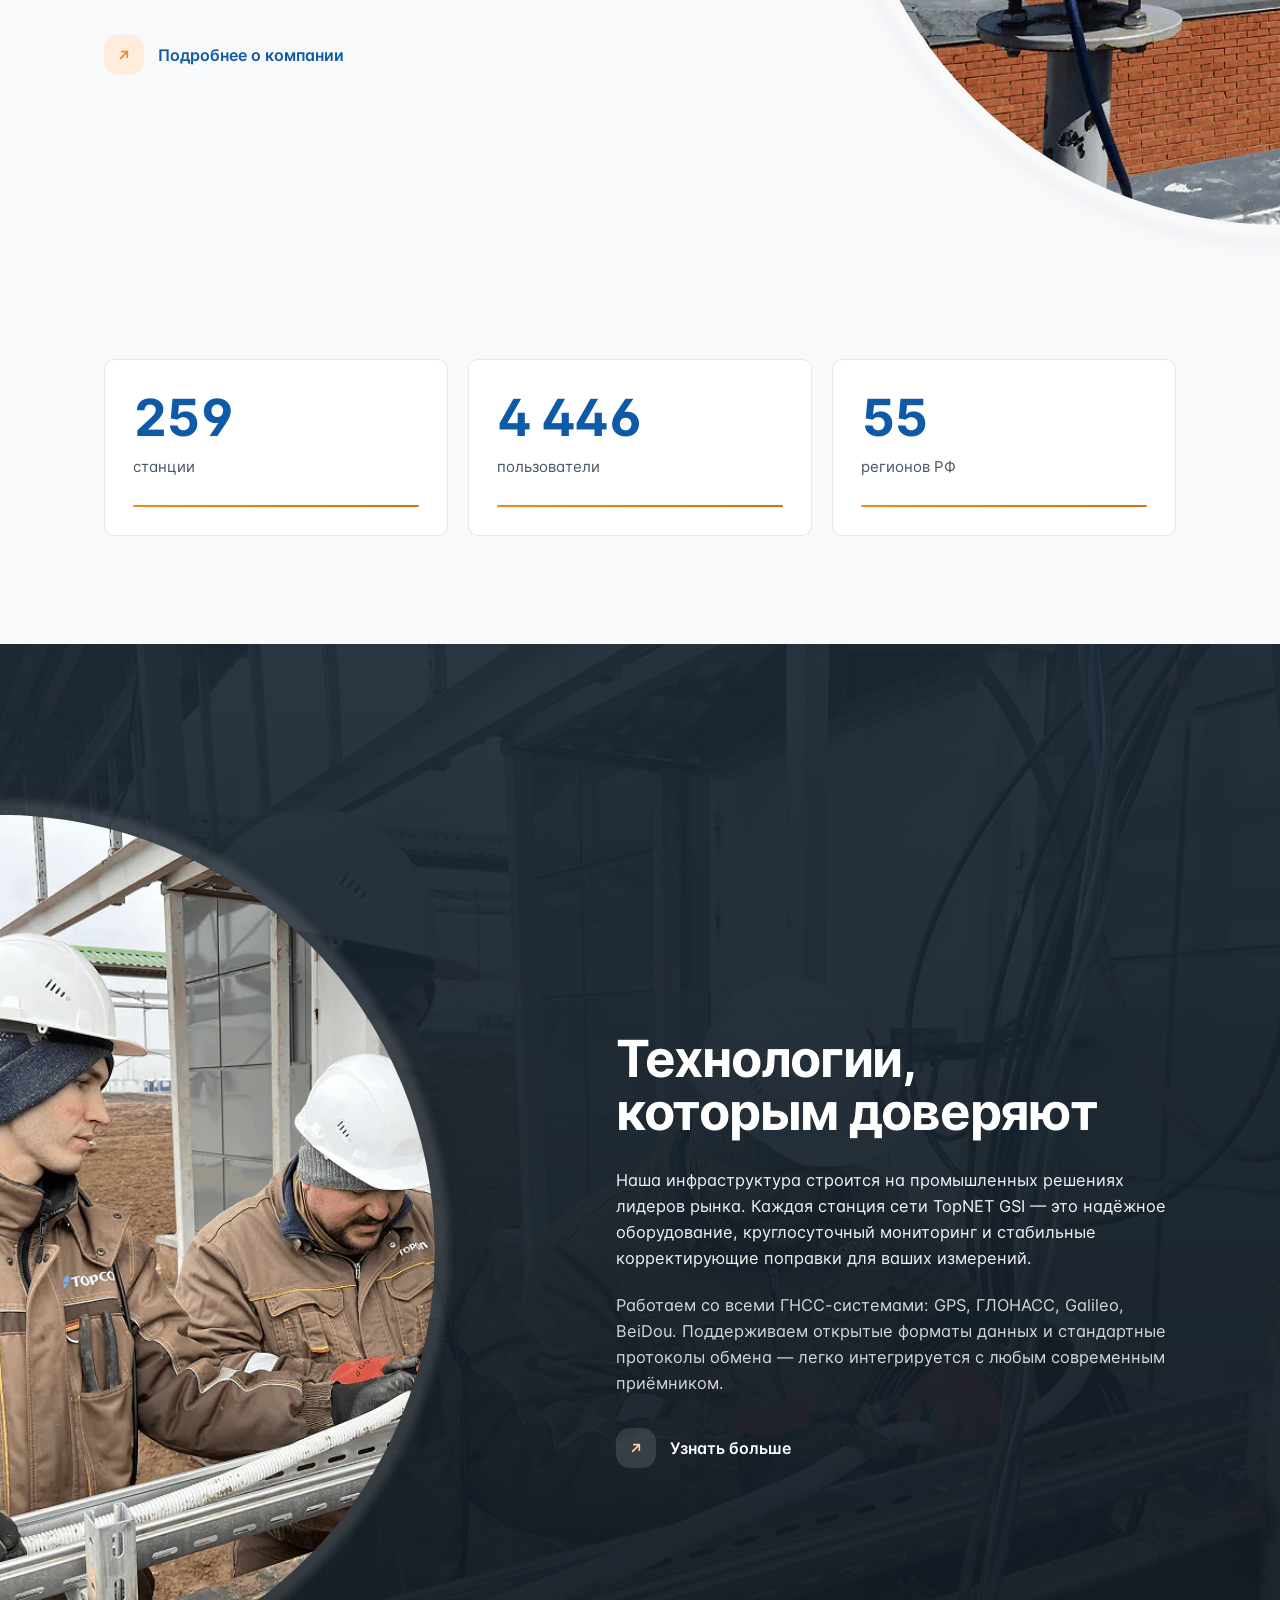
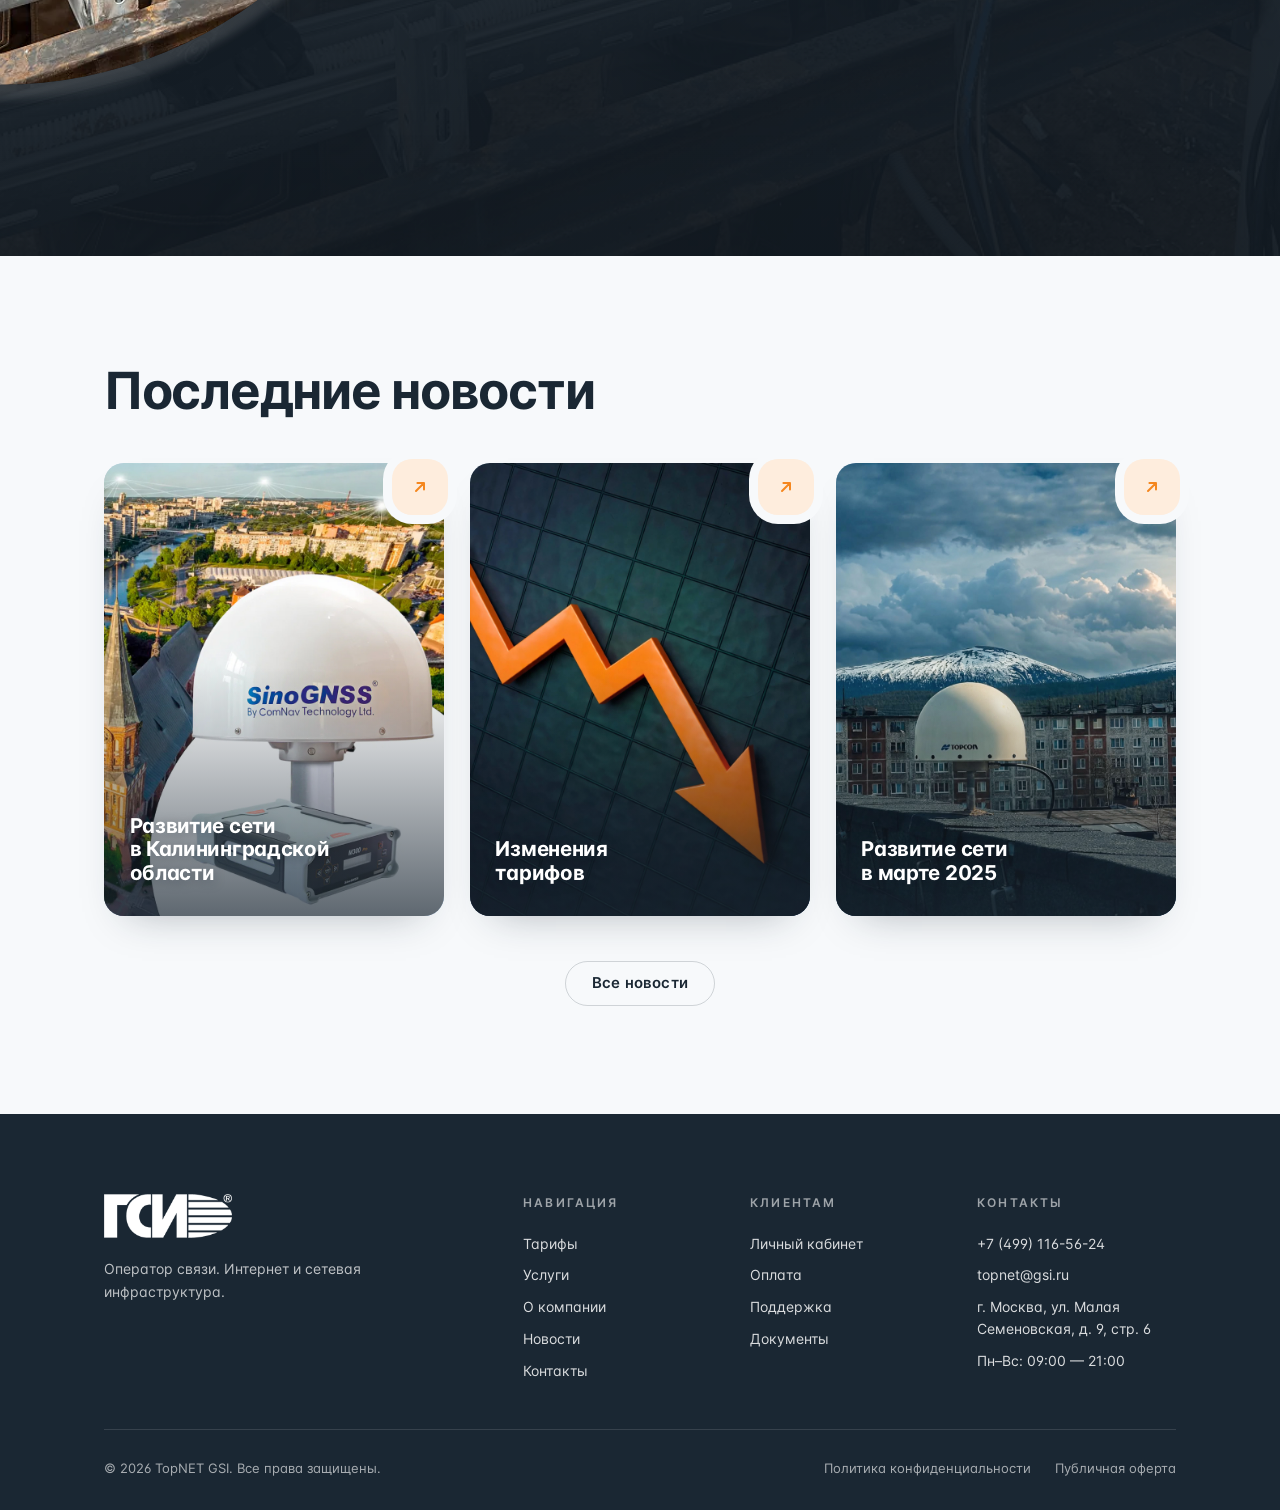
==== commit b5091f9b: "кнопка наверх" ====
--- a/index.html
+++ b/index.html
@@ -14,6 +14,7 @@
   <link rel="stylesheet" href="css/tokens.css" />
   <link rel="stylesheet" href="css/style.css" />
   <link rel="stylesheet" href="css/cookie.css" />
+  <link rel="stylesheet" href="css/to-top.css" />
 </head>
 <body>
 
@@ -343,5 +344,6 @@
   <script src="js/main.js" defer></script>
   <script src="js/net-bg.js" defer></script>
   <script src="js/cookie.js" defer></script>
+  <script src="js/to-top.js" defer></script>
 </body>
 </html>
--- a/assets/Inter/css/inter.css
+++ b/assets/Inter/css/inter.css
@@ -1,142 +1,143 @@
-
-/*--- font-style: normal ---*/
-@font-face {
-  font-family: Inter;
-  src: url('../font/Inter-Thin.woff2') format('woff2'), url('../font/Inter-Thin.woff') format('woff');
-  font-weight: 100;
-  font-style: normal;
-  font-display: swap;
-}
-@font-face {
-  font-family: Inter;
-  src: url('../font/Inter-ExtraLight.woff2') format('woff2'), url('../font/Inter-ExtraLight.woff') format('woff');
-  font-weight: 200;
-  font-style: normal;
-  font-display: swap;
-}
-@font-face {
-  font-family: Inter;
-  src: url('../font/Inter-Light.woff2') format('woff2'), url('../font/Inter-Light.woff') format('woff');
-  font-weight: 300;
-  font-style: normal;
-  font-display: swap;
-}
-@font-face {
-  font-family: Inter;
-  src: url('../font/Inter-Regular.woff2') format('woff2'), url('../font/Inter-Regular.woff') format('woff');
-  font-weight: 400;
-  font-style: normal;
-  font-display: swap;
-}
-
-@font-face {
-  font-family: Inter;
-  src: url('../font/Inter-Medium.woff2') format('woff2'), url('../font/Inter-Medium.woff') format('woff');
-  font-weight: 500;
-  font-style: normal;
-  font-display: swap;
-}
-
-@font-face {
-  font-family: Inter;
-  src: url('../font/Inter-SemiBold.woff2') format('woff2'), url('../font/Inter-SemiBold.woff') format('woff');
-  font-weight: 600;
-  font-style: normal;
-  font-display: swap;
-}
-
-@font-face {
-  font-family: Inter;
-  src: url('../font/Inter-Bold.woff2') format('woff2'), url('../font/Inter-Bold.woff') format('woff');
-  font-weight: 700;
-  font-style: normal;
-  font-display: swap;
-}
-
-@font-face {
-  font-family: Inter;
-  src: url('../font/Inter-ExtraBold.woff2') format('woff2'), url('../font/Inter-ExtraBold.woff') format('woff');
-  font-weight: 800;
-  font-style: normal;
-  font-display: swap;
-}
-
-@font-face {
-  font-family: Inter;
-  src: url('../font/Inter-Black.woff2') format('woff2'), url('../font/Inter-Black.woff') format('woff');
-  font-weight: 900;
-  font-style: normal;
-  font-display: swap;
-}
-
-/*--- font-style: italic ---*/
-@font-face {
-  font-family: Inter;
-  src: url('../font/Inter-ThinItalic.woff2') format('woff2'), url('../font/Inter-ThinItalic.woff') format('woff');
-  font-weight: 100;
-  font-style: italic;
-  font-display: swap;
-}
-@font-face {
-  font-family: Inter;
-  src: url('../font/Inter-ExtraLightItalic.woff2') format('woff2'), url('../font/Inter-ExtraLightItalic.woff') format('woff');
-  font-weight: 200;
-  font-style: italic;
-  font-display: swap;
-}
-@font-face {
-  font-family: Inter;
-  src: url('../font/Inter-LightItalic.woff2') format('woff2'), url('../font/Inter-LightItalic.woff') format('woff');
-  font-weight: 300;
-  font-style: italic;
-  font-display: swap;
-}
-@font-face {
-  font-family: Inter;
-  src: url('../font/Inter-RegularItalic.woff2') format('woff2'), url('../font/Inter-RegularItalic.woff') format('woff');
-  font-weight: 400;
-  font-style: italic;
-  font-display: swap;
-}
-
-@font-face {
-  font-family: Inter;
-  src: url('../font/Inter-MediumItalic.woff2') format('woff2'), url('../font/Inter-MediumItalic.woff') format('woff');
-  font-weight: 500;
-  font-style: italic;
-  font-display: swap;
-}
-
-@font-face {
-  font-family: Inter;
-  src: url('../font/Inter-SemiBoldItalic.woff2') format('woff2'), url('../font/Inter-SemiBoldItalic.woff') format('woff');
-  font-weight: 600;
-  font-style: italic;
-  font-display: swap;
-}
-
-@font-face {
-  font-family: Inter;
-  src: url('../font/Inter-BoldItalic.woff2') format('woff2'), url('../font/Inter-BoldItalic.woff') format('woff');
-  font-weight: 700;
-  font-style: italic;
-  font-display: swap;
-}
-
-@font-face {
-  font-family: Inter;
-  src: url('../font/Inter-ExtraBoldItalic.woff2') format('woff2'), url('../font/Inter-ExtraBoldItalic.woff') format('woff');
-  font-weight: 800;
-  font-style: italic;
-  font-display: swap;
-}
-
-@font-face {
-  font-family: Inter;
-  src: url('../font/Inter-BlackItalic.woff2') format('woff2'), url('../font/Inter-BlackItalic.woff') format('woff');
-  font-weight: 900;
-  font-style: italic;
-  font-display: swap;
-}
-
-
+
+/*--- font-style: normal ---*/
+@font-face {
+  font-family: Inter;
+  src: url('../font/Inter-Thin.woff2') format('woff2'), url('../font/Inter-Thin.woff') format('woff');
+  font-weight: 100;
+  font-style: normal;
+  font-display: swap;
+}
+@font-face {
+  font-family: Inter;
+  src: url('../font/Inter-ExtraLight.woff2') format('woff2'), url('../font/Inter-ExtraLight.woff') format('woff');
+  font-weight: 200;
+  font-style: normal;
+  font-display: swap;
+}
+@font-face {
+  font-family: Inter;
+  src: url('../font/Inter-Light.woff2') format('woff2'), url('../font/Inter-Light.woff') format('woff');
+  font-weight: 300;
+  font-style: normal;
+  font-display: swap;
+}
+@font-face {
+  font-family: Inter;
+  src: url('../font/Inter-Regular.woff2') format('woff2'), url('../font/Inter-Regular.woff') format('woff');
+  font-weight: 400;
+  font-style: normal;
+  font-display: swap;
+}
+
+@font-face {
+  font-family: Inter;
+  src: url('../font/Inter-Medium.woff2') format('woff2'), url('../font/Inter-Medium.woff') format('woff');
+  font-weight: 500;
+  font-style: normal;
+  font-display: swap;
+}
+
+@font-face {
+  font-family: Inter;
+  src: url('../font/Inter-SemiBold.woff2') format('woff2'), url('../font/Inter-SemiBold.woff') format('woff');
+  font-weight: 600;
+  font-style: normal;
+  font-display: swap;
+}
+
+@font-face {
+  font-family: Inter;
+  src: url('../font/Inter-Bold.woff2') format('woff2'), url('../font/Inter-Bold.woff') format('woff');
+  font-weight: 700;
+  font-style: normal;
+  font-display: swap;
+}
+
+@font-face {
+  font-family: Inter;
+  src: url('../font/Inter-ExtraBold.woff2') format('woff2'), url('../font/Inter-ExtraBold.woff') format('woff');
+  font-weight: 800;
+  font-style: normal;
+  font-display: swap;
+}
+
+@font-face {
+  font-family: Inter;
+  src: url('../font/Inter-Black.woff2') format('woff2'), url('../font/Inter-Black.woff') format('woff');
+  font-weight: 900;
+  font-style: normal;
+  font-display: swap;
+}
+
+/*--- font-style: italic ---*/
+@font-face {
+  font-family: Inter;
+  src: url('../font/Inter-ThinItalic.woff2') format('woff2'), url('../font/Inter-ThinItalic.woff') format('woff');
+  font-weight: 100;
+  font-style: italic;
+  font-display: swap;
+}
+@font-face {
+  font-family: Inter;
+  src: url('../font/Inter-ExtraLightItalic.woff2') format('woff2'), url('../font/Inter-ExtraLightItalic.woff') format('woff');
+  font-weight: 200;
+  font-style: italic;
+  font-display: swap;
+}
+@font-face {
+  font-family: Inter;
+  src: url('../font/Inter-LightItalic.woff2') format('woff2'), url('../font/Inter-LightItalic.woff') format('woff');
+  font-weight: 300;
+  font-style: italic;
+  font-display: swap;
+}
+@font-face {
+  font-family: Inter;
+  /* fixed: имя файла в комплекте не совпадало со ссылкой */
+  src: url('../font/Inter-Italic.woff2') format('woff2'), url('../font/Inter-Italic.woff') format('woff');
+  font-weight: 400;
+  font-style: italic;
+  font-display: swap;
+}
+
+@font-face {
+  font-family: Inter;
+  src: url('../font/Inter-MediumItalic.woff2') format('woff2'), url('../font/Inter-MediumItalic.woff') format('woff');
+  font-weight: 500;
+  font-style: italic;
+  font-display: swap;
+}
+
+@font-face {
+  font-family: Inter;
+  src: url('../font/Inter-SemiBoldItalic.woff2') format('woff2'), url('../font/Inter-SemiBoldItalic.woff') format('woff');
+  font-weight: 600;
+  font-style: italic;
+  font-display: swap;
+}
+
+@font-face {
+  font-family: Inter;
+  src: url('../font/Inter-BoldItalic.woff2') format('woff2'), url('../font/Inter-BoldItalic.woff') format('woff');
+  font-weight: 700;
+  font-style: italic;
+  font-display: swap;
+}
+
+@font-face {
+  font-family: Inter;
+  src: url('../font/Inter-ExtraBoldItalic.woff2') format('woff2'), url('../font/Inter-ExtraBoldItalic.woff') format('woff');
+  font-weight: 800;
+  font-style: italic;
+  font-display: swap;
+}
+
+@font-face {
+  font-family: Inter;
+  src: url('../font/Inter-BlackItalic.woff2') format('woff2'), url('../font/Inter-BlackItalic.woff') format('woff');
+  font-weight: 900;
+  font-style: italic;
+  font-display: swap;
+}
+
+
--- a/css/style.css
+++ b/css/style.css
@@ -267,18 +267,16 @@
 }
 .burger:hover { background: rgba(255,255,255,0.16); }
 
-/* открытое состояние: линии складываются в круг — он же кнопка закрытия */
-.header.is-menu-open .burger span:first-child,
+/* открытое состояние: линии складываются в крестик — он же кнопка закрытия */
+.header.is-menu-open .burger span:first-child {
+  transform: translateY(6px) rotate(45deg);
+}
 .header.is-menu-open .burger span:last-child {
+  transform: translateY(-6px) rotate(-45deg);
+}
+.header.is-menu-open .burger span:nth-child(2) {
   opacity: 0;
   transform: scaleX(0.2);
-}
-.header.is-menu-open .burger span:nth-child(2) {
-  width: 22px; height: 22px;
-  border-radius: 50%;
-  background: transparent;
-  box-shadow: inset 0 0 0 2px #fff;
-  transform: rotate(180deg);
 }
 
 /* ---------- выпадающее меню (ширины, где показан бургер) ---------- */
@@ -305,10 +303,17 @@
     font-size: 16px;
   }
   /* дропдаун «Описание» → аккордеон внутри бургер-меню */
-  .header.is-menu-open .nav__item--dropdown { position: static; }
+  /* в бургере пункт — колонка: триггер сверху, панель под ним на всю ширину
+     (в строке flex панель ужималась до нулевой ширины и оставалась невидимой) */
+  .header.is-menu-open .nav__item--dropdown {
+    position: static;
+    flex-direction: column;
+    align-items: stretch;
+  }
   .header.is-menu-open .nav__trigger { width: 100%; justify-content: space-between; }
   .header.is-menu-open .nav__dropdown {
     position: static;
+    width: 100%;
     opacity: 1;
     visibility: visible;
     pointer-events: auto;
--- a/css/to-top.css
+++ b/css/to-top.css
@@ -0,0 +1,73 @@
+/* =============================================================
+   TopNET GSI — кнопка «Наверх».
+   Автономный компонент: подключается на всех страницах, включая ЛК
+   и регистрацию (там свой css/login.css), поэтому не опирается
+   на .btn и .container. Разметку создаёт js/to-top.js.
+   ============================================================= */
+
+.to-top {
+  position: fixed;
+  right: 24px;
+  bottom: 24px;
+  z-index: 880;            /* ниже плашки cookie (900) */
+  width: 48px;
+  height: 48px;
+  display: inline-flex;
+  align-items: center;
+  justify-content: center;
+  padding: 0;
+  border: 1px solid rgba(255, 255, 255, 0.14);
+  border-radius: 14px;
+  background: #1A2733;
+  color: #fff;
+  cursor: pointer;
+  box-shadow: 0 18px 36px -16px rgba(0, 0, 0, 0.6);
+  /* до порога прокрутки кнопки не видно и она недоступна с клавиатуры */
+  opacity: 0;
+  visibility: hidden;
+  transform: translateY(12px);
+  transition: opacity 0.3s ease,
+              transform 0.3s cubic-bezier(0.2, 0.7, 0.2, 1),
+              visibility 0.3s,
+              background 0.2s ease,
+              border-color 0.2s ease,
+              box-shadow 0.2s ease;
+}
+.to-top.is-shown {
+  opacity: 1;
+  visibility: visible;
+  transform: translateY(0);
+}
+.to-top:hover,
+.to-top:focus-visible {
+  background: var(--accent, #F5871F);
+  border-color: var(--accent, #F5871F);
+  box-shadow: 0 20px 40px -16px var(--accent-glow, rgba(245, 135, 31, 0.35));
+}
+.to-top__icon {
+  width: 22px;
+  height: 22px;
+  display: block;
+}
+
+/* ---------- узкие экраны ---------- */
+@media (max-width: 700px) {
+  .to-top {
+    right: 16px;
+    bottom: 16px;
+    width: 44px;
+    height: 44px;
+  }
+  /* плашка cookie занимает почти всю ширину — поднимаем кнопку над ней
+     (--cookie-h проставляет js/to-top.js по фактической высоте плашки) */
+  .cookie.is-shown ~ .to-top {
+    bottom: calc(28px + var(--cookie-h, 180px));
+  }
+  /* кнопка не должна накрывать ссылки в самом низу футера */
+  .footer__bottom { padding-bottom: 56px; }
+}
+
+@media (prefers-reduced-motion: reduce) {
+  .to-top { transition: background 0.2s ease, border-color 0.2s ease; transform: none; }
+  .to-top.is-shown { transform: none; }
+}
